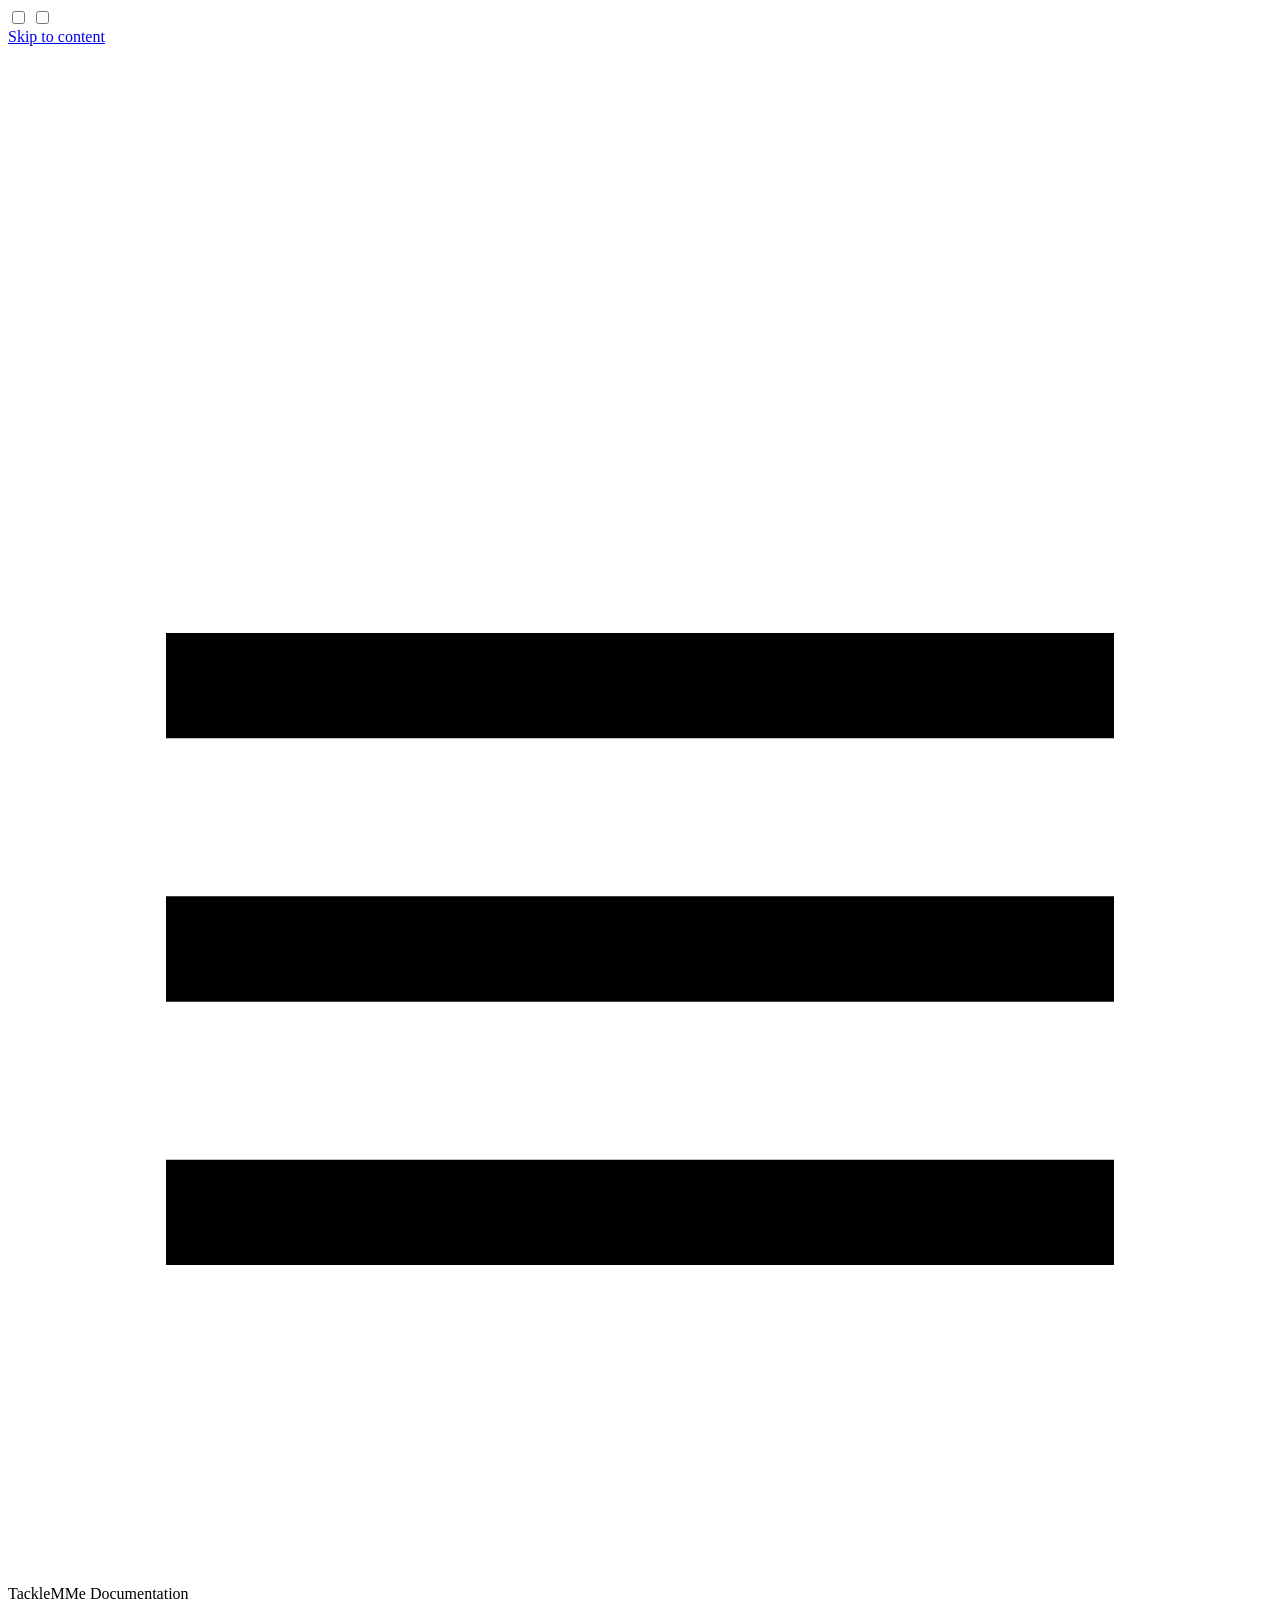
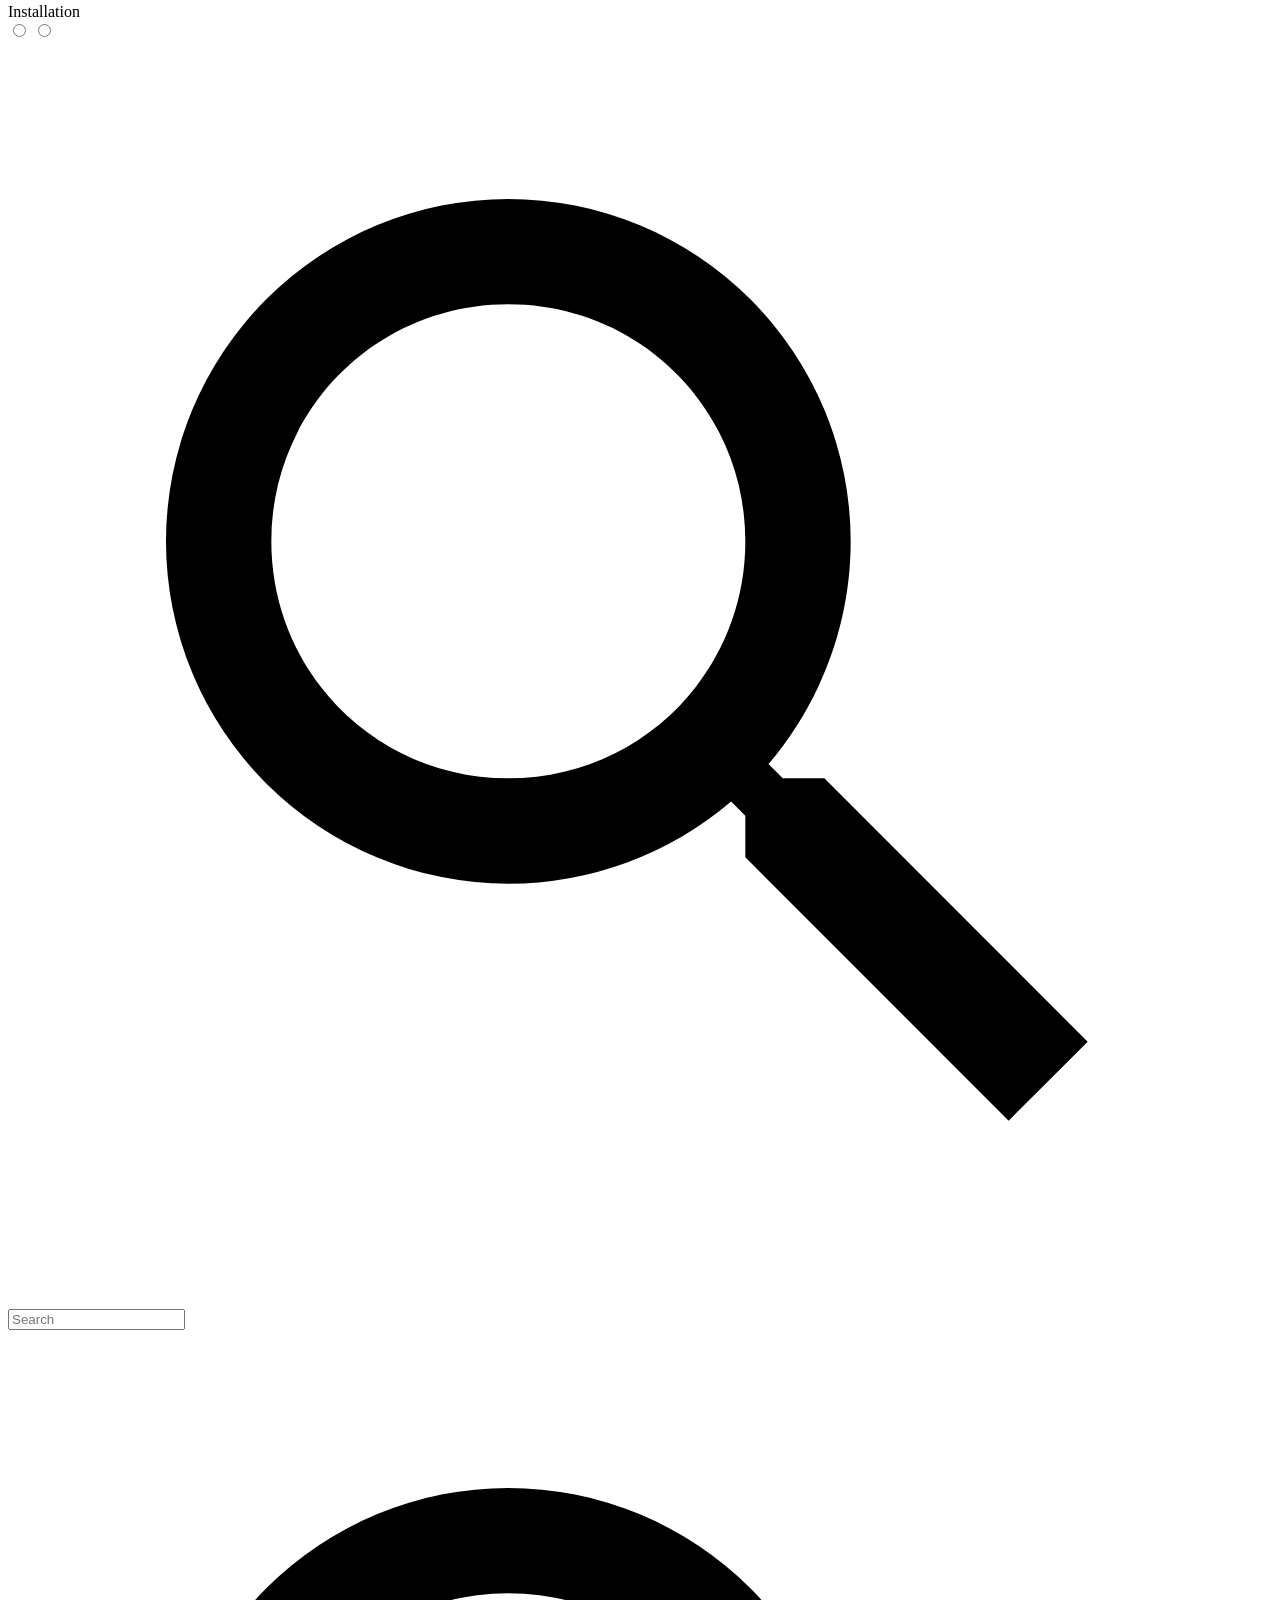
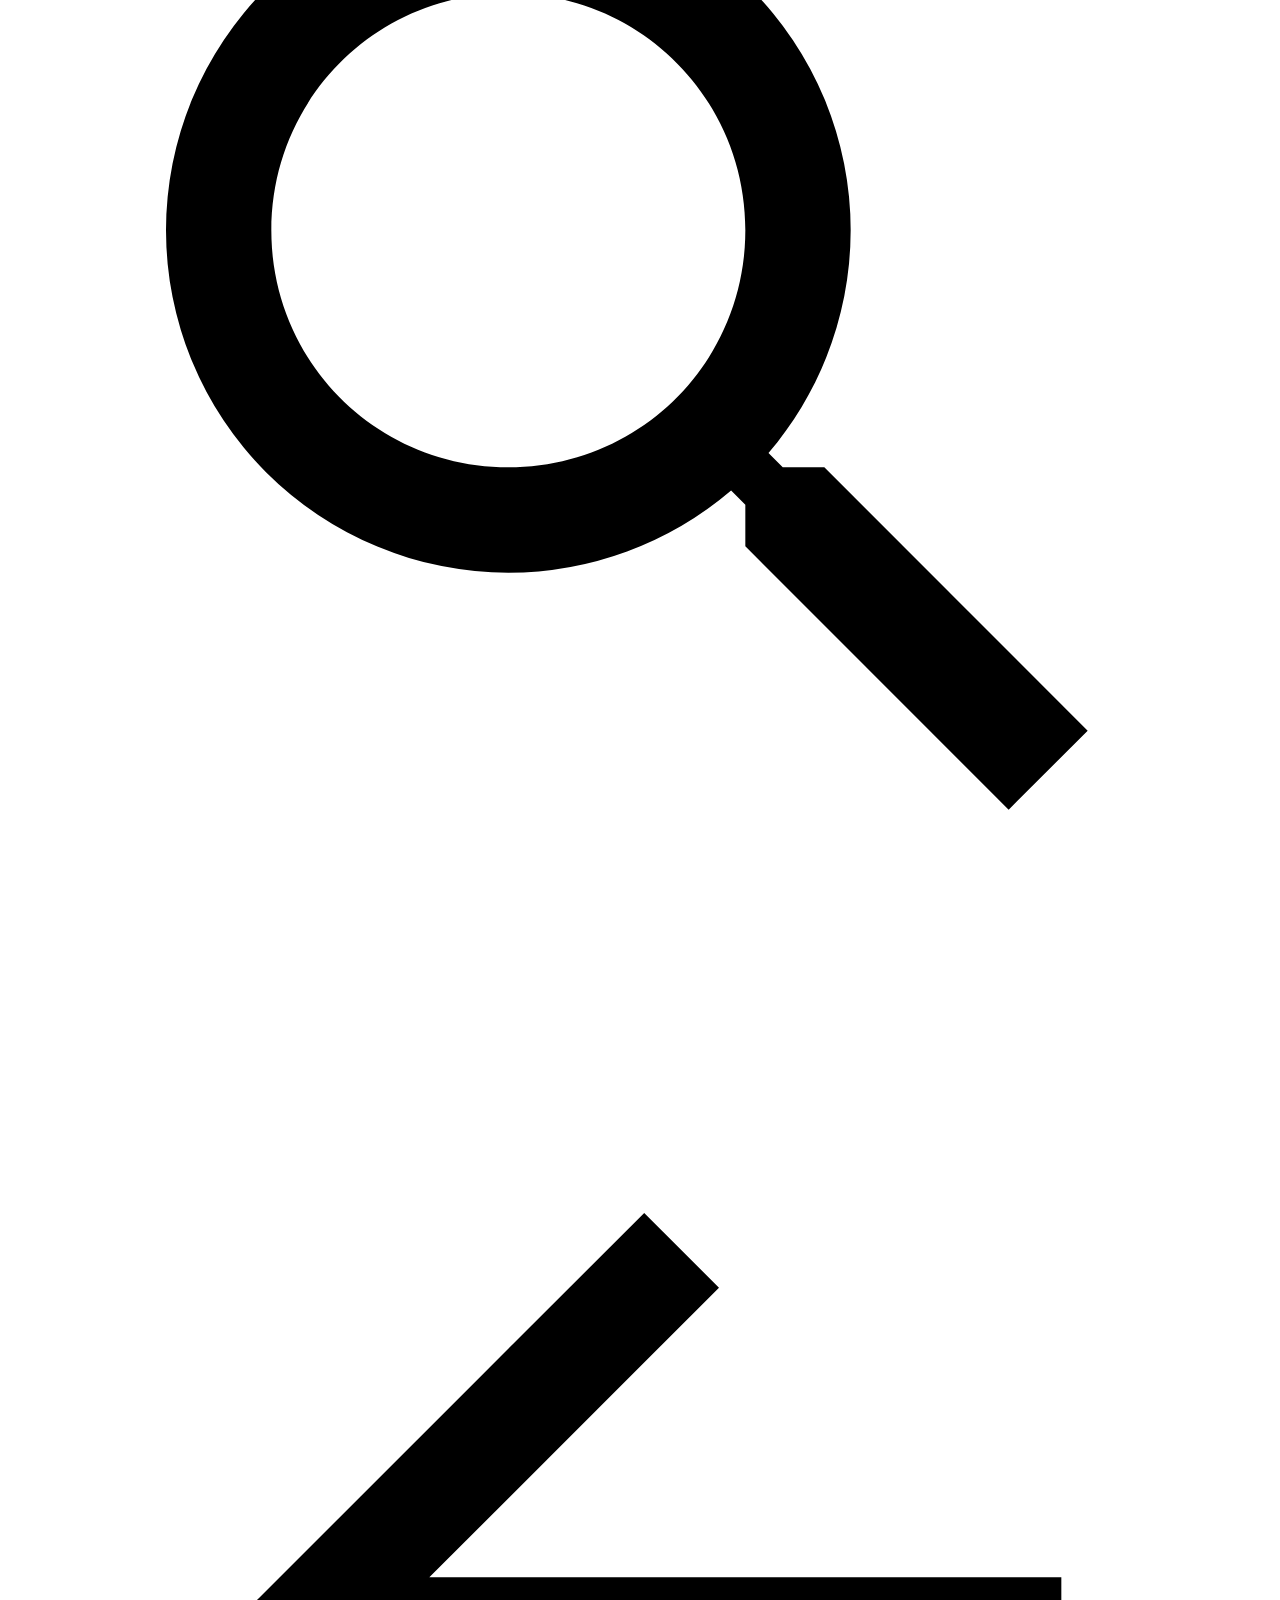
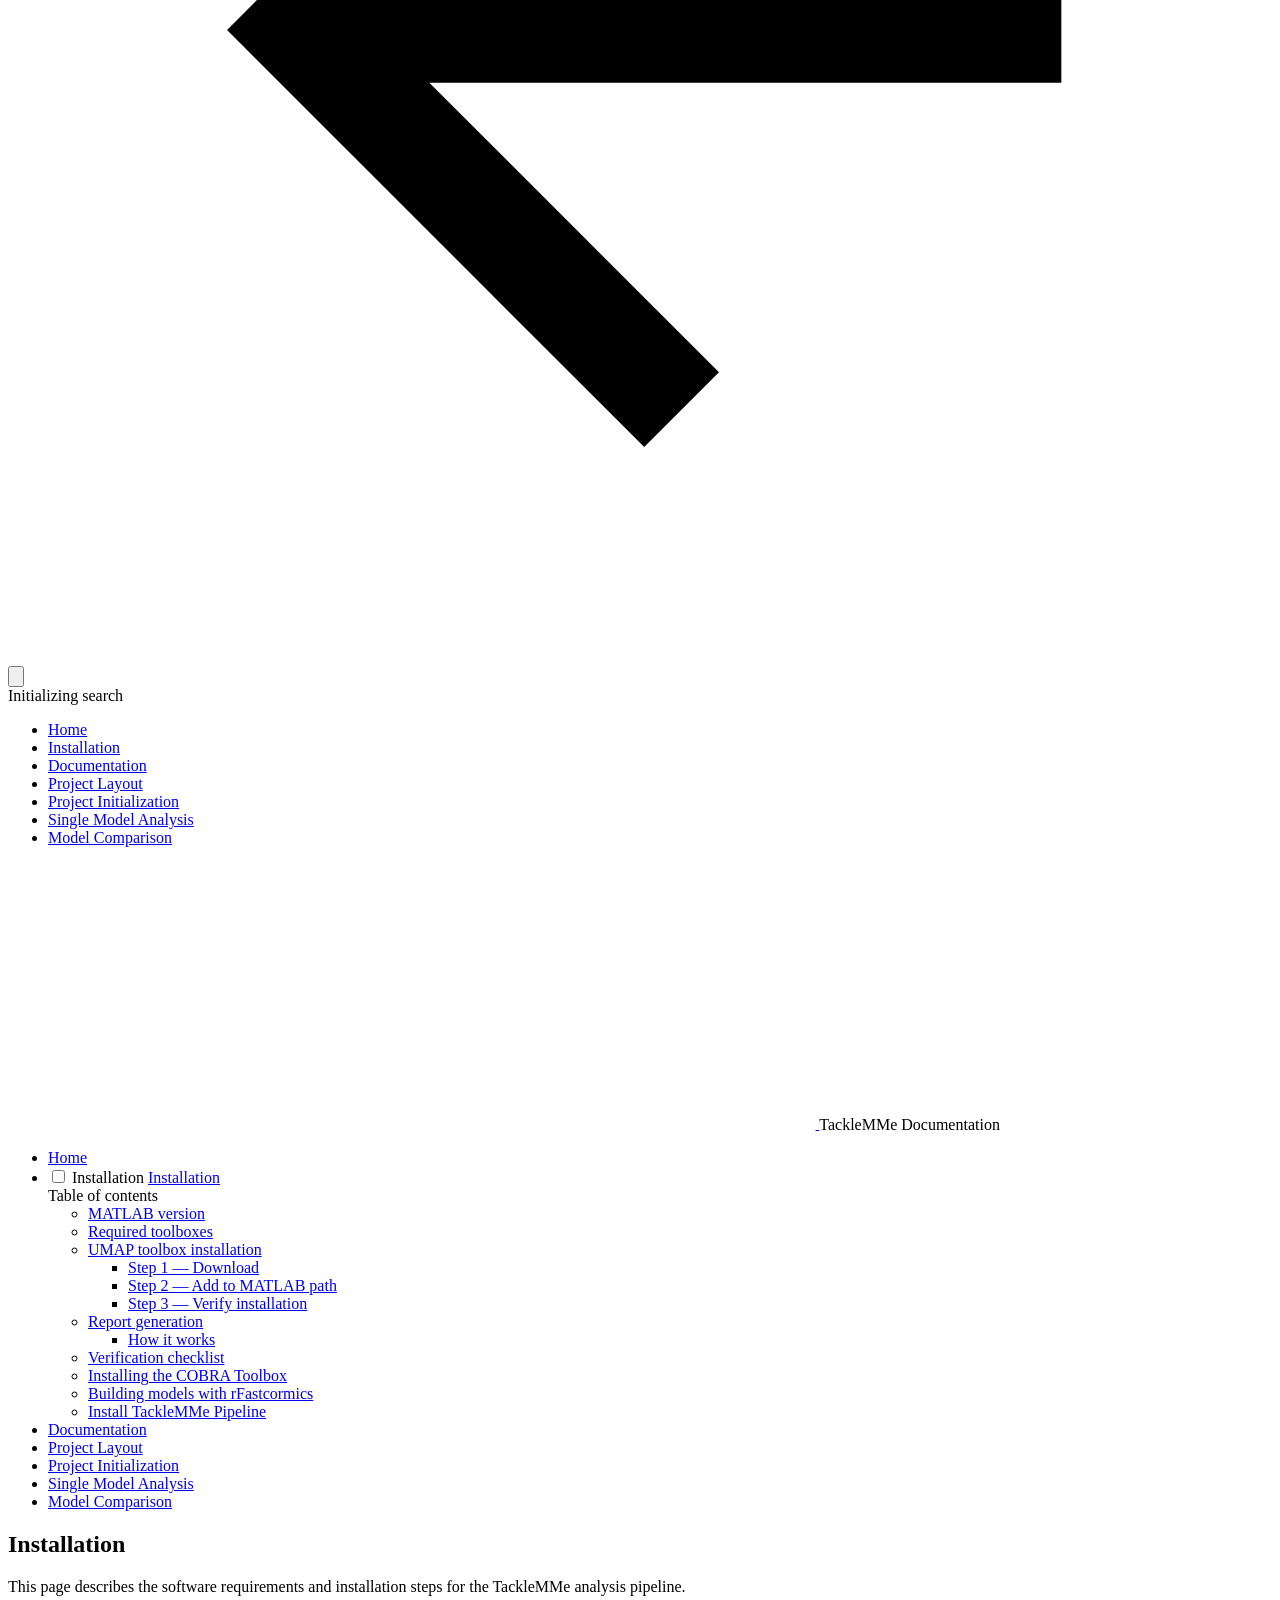
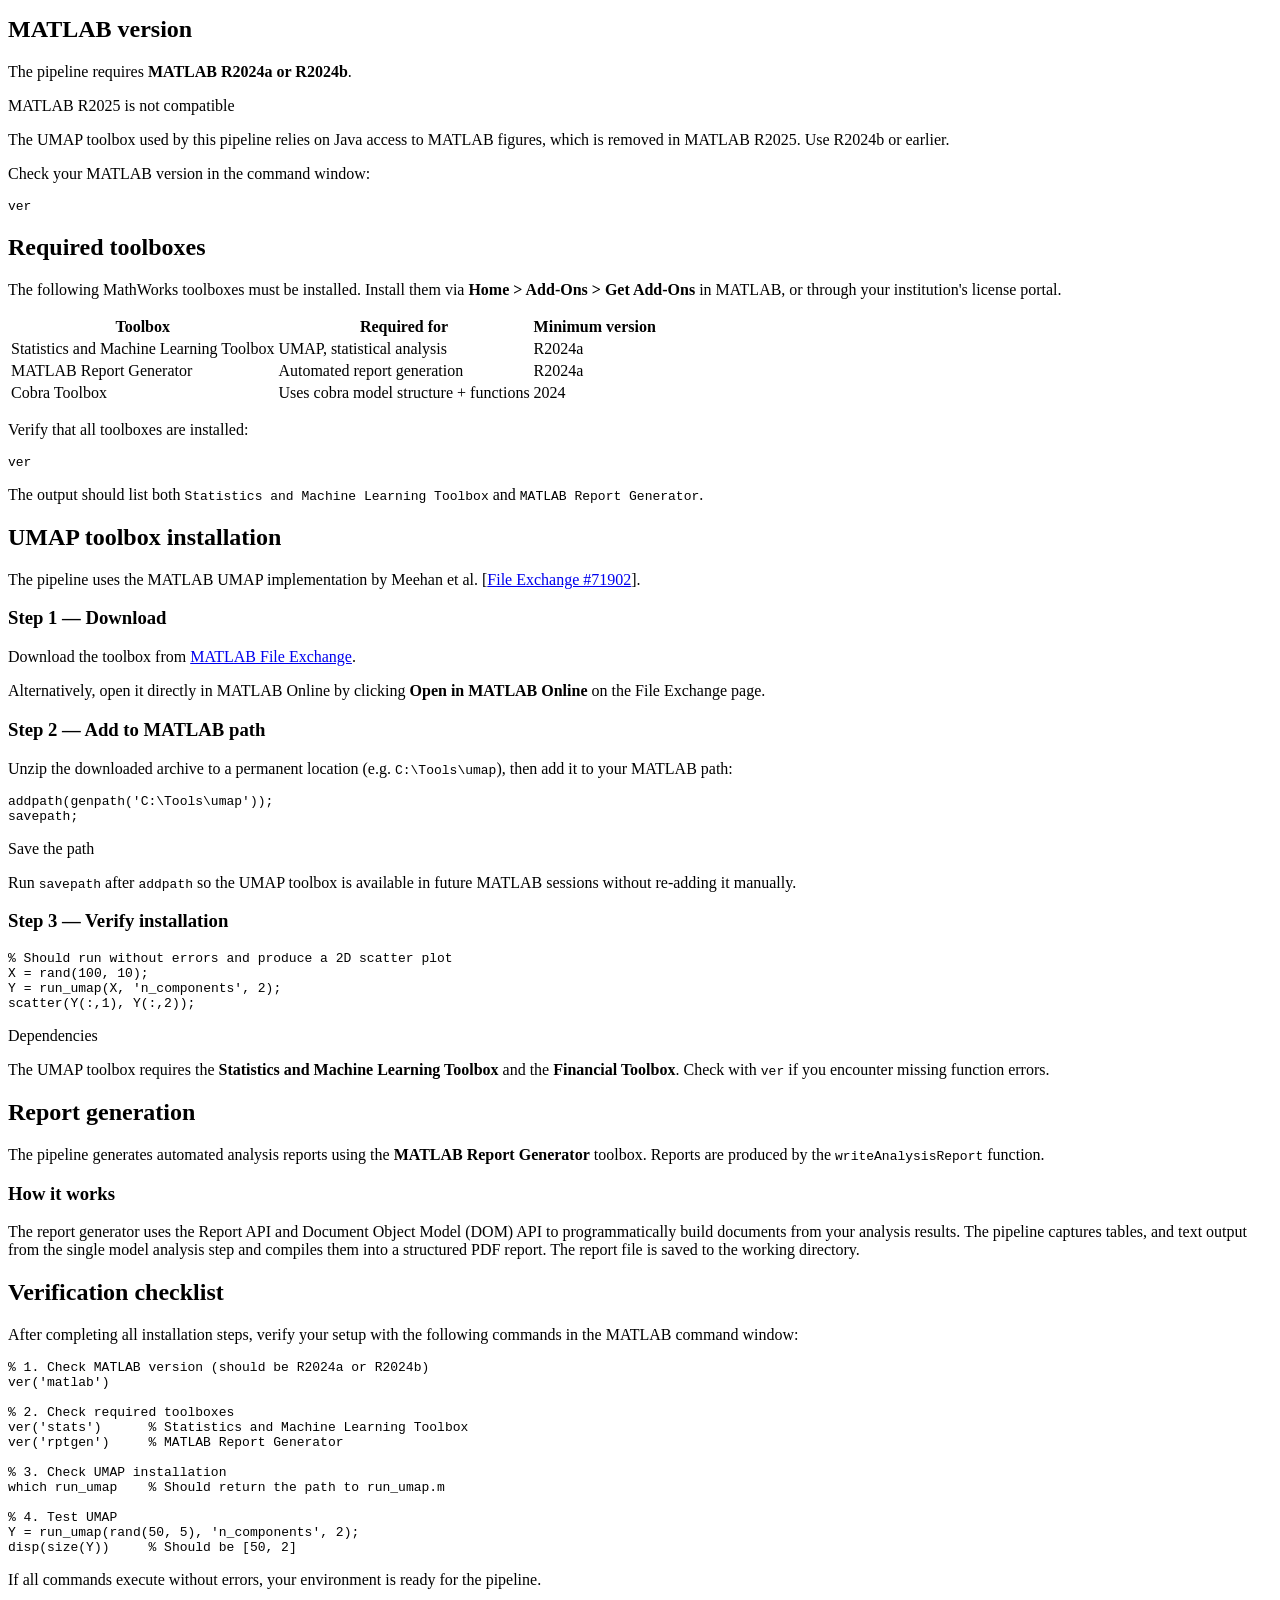
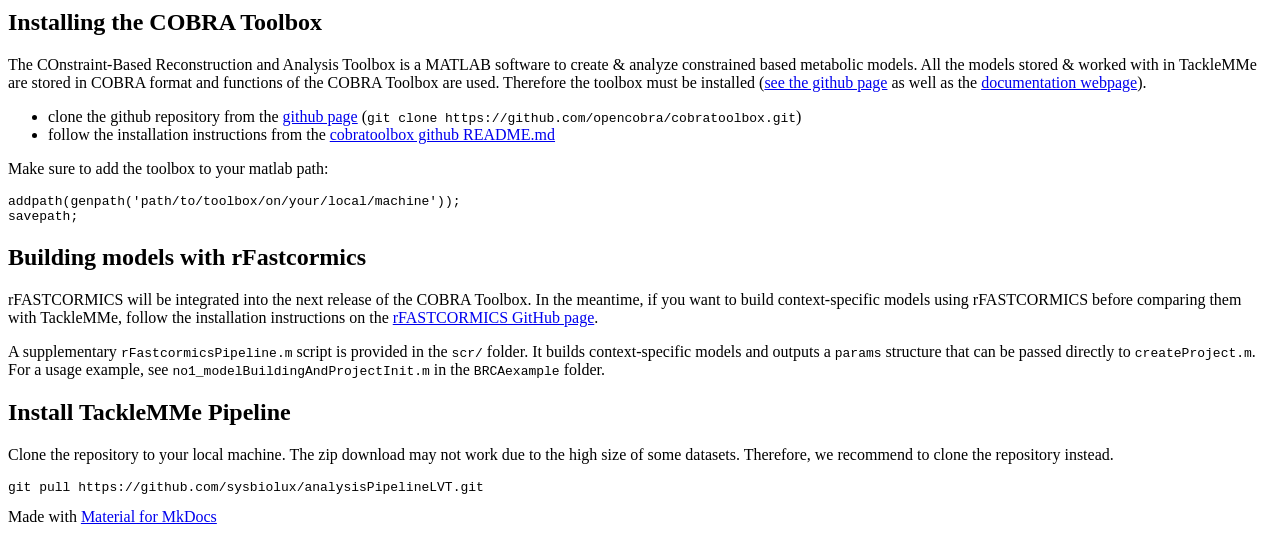
==== installation/index.html @ 23ab97a7 "Deployed b0ee2e5 with MkDocs version: 1.6.1" ====
<!doctype html>
<html lang="en" class="no-js">
  <head>
    
      <meta charset="utf-8">
      <meta name="viewport" content="width=device-width,initial-scale=1">
      
      
      
        <link rel="canonical" href="https://sysbiolux.github.io/analysisPipelineLVT/installation/">
      
      
        <link rel="prev" href="..">
      
      
        <link rel="next" href="../references/">
      
      
        
      
      
      <link rel="icon" href="../assets/images/favicon.png">
      <meta name="generator" content="mkdocs-1.6.1, mkdocs-material-9.7.7">
    
    
      
        <title>Installation - TackleMMe Documentation</title>
      
    
    
      <link rel="stylesheet" href="../assets/stylesheets/main.ec1eaa64.min.css">
      
        
        <link rel="stylesheet" href="../assets/stylesheets/palette.ab4e12ef.min.css">
      
      


    
    
      
    
    
      
        
        
        <link rel="preconnect" href="https://fonts.gstatic.com" crossorigin>
        <link rel="stylesheet" href="https://fonts.googleapis.com/css?family=Roboto:300,300i,400,400i,700,700i%7CRoboto+Mono:400,400i,700,700i&display=fallback">
        <style>:root{--md-text-font:"Roboto";--md-code-font:"Roboto Mono"}</style>
      
    
    
      <link rel="stylesheet" href="../assets/_mkdocstrings.css">
    
      <link rel="stylesheet" href="../stylesheets/extra.css">
    
    <script>__md_scope=new URL("..",location),__md_hash=e=>[...e].reduce(((e,_)=>(e<<5)-e+_.charCodeAt(0)),0),__md_get=(e,_=localStorage,t=__md_scope)=>JSON.parse(_.getItem(t.pathname+"."+e)),__md_set=(e,_,t=localStorage,a=__md_scope)=>{try{t.setItem(a.pathname+"."+e,JSON.stringify(_))}catch(e){}}</script>
    
      

    
    
  </head>
  
  
    
    
      
    
    
    
    
    <body dir="ltr" data-md-color-scheme="slate" data-md-color-primary="green" data-md-color-accent="deep-purple">
  
    
    <input class="md-toggle" data-md-toggle="drawer" type="checkbox" id="__drawer" autocomplete="off">
    <input class="md-toggle" data-md-toggle="search" type="checkbox" id="__search" autocomplete="off">
    <label class="md-overlay" for="__drawer"></label>
    <div data-md-component="skip">
      
        
        <a href="#installation" class="md-skip">
          Skip to content
        </a>
      
    </div>
    <div data-md-component="announce">
      
    </div>
    
    
      

  

<header class="md-header md-header--shadow md-header--lifted" data-md-component="header">
  <nav class="md-header__inner md-grid" aria-label="Header">
    <a href=".." title="TackleMMe Documentation" class="md-header__button md-logo" aria-label="TackleMMe Documentation" data-md-component="logo">
      
  <img src="../assets/logoWhite.svg" alt="logo">

    </a>
    <label class="md-header__button md-icon" for="__drawer">
      
      <svg xmlns="http://www.w3.org/2000/svg" viewBox="0 0 24 24"><path d="M3 6h18v2H3zm0 5h18v2H3zm0 5h18v2H3z"/></svg>
    </label>
    <div class="md-header__title" data-md-component="header-title">
      <div class="md-header__ellipsis">
        <div class="md-header__topic">
          <span class="md-ellipsis">
            TackleMMe Documentation
          </span>
        </div>
        <div class="md-header__topic" data-md-component="header-topic">
          <span class="md-ellipsis">
            
              Installation
            
          </span>
        </div>
      </div>
    </div>
    
      
        <form class="md-header__option" data-md-component="palette">
  
    
    
    
    <input class="md-option" data-md-color-media="" data-md-color-scheme="slate" data-md-color-primary="green" data-md-color-accent="deep-purple"  aria-label="Dark mode"  type="radio" name="__palette" id="__palette_0">
    
      <label class="md-header__button md-icon" title="Dark mode" for="__palette_1" hidden>
        <svg xmlns="http://www.w3.org/2000/svg" viewBox="0 0 24 24"><path d="M12 7a5 5 0 0 1 5 5 5 5 0 0 1-5 5 5 5 0 0 1-5-5 5 5 0 0 1 5-5m0 2a3 3 0 0 0-3 3 3 3 0 0 0 3 3 3 3 0 0 0 3-3 3 3 0 0 0-3-3m0-7 2.39 3.42C13.65 5.15 12.84 5 12 5s-1.65.15-2.39.42zM3.34 7l4.16-.35A7.2 7.2 0 0 0 5.94 8.5c-.44.74-.69 1.5-.83 2.29zm.02 10 1.76-3.77a7.131 7.131 0 0 0 2.38 4.14zM20.65 7l-1.77 3.79a7.02 7.02 0 0 0-2.38-4.15zm-.01 10-4.14.36c.59-.51 1.12-1.14 1.54-1.86.42-.73.69-1.5.83-2.29zM12 22l-2.41-3.44c.74.27 1.55.44 2.41.44.82 0 1.63-.17 2.37-.44z"/></svg>
      </label>
    
  
    
    
    
    <input class="md-option" data-md-color-media="" data-md-color-scheme="default" data-md-color-primary="indigo" data-md-color-accent="deep-orange"  aria-label="Light mode"  type="radio" name="__palette" id="__palette_1">
    
      <label class="md-header__button md-icon" title="Light mode" for="__palette_0" hidden>
        <svg xmlns="http://www.w3.org/2000/svg" viewBox="0 0 24 24"><path d="m17.75 4.09-2.53 1.94.91 3.06-2.63-1.81-2.63 1.81.91-3.06-2.53-1.94L12.44 4l1.06-3 1.06 3zm3.5 6.91-1.64 1.25.59 1.98-1.7-1.17-1.7 1.17.59-1.98L15.75 11l2.06-.05L18.5 9l.69 1.95zm-2.28 4.95c.83-.08 1.72 1.1 1.19 1.85-.32.45-.66.87-1.08 1.27C15.17 23 8.84 23 4.94 19.07c-3.91-3.9-3.91-10.24 0-14.14.4-.4.82-.76 1.27-1.08.75-.53 1.93.36 1.85 1.19-.27 2.86.69 5.83 2.89 8.02a9.96 9.96 0 0 0 8.02 2.89m-1.64 2.02a12.08 12.08 0 0 1-7.8-3.47c-2.17-2.19-3.33-5-3.49-7.82-2.81 3.14-2.7 7.96.31 10.98 3.02 3.01 7.84 3.12 10.98.31"/></svg>
      </label>
    
  
</form>
      
    
    
      <script>var palette=__md_get("__palette");if(palette&&palette.color){if("(prefers-color-scheme)"===palette.color.media){var media=matchMedia("(prefers-color-scheme: light)"),input=document.querySelector(media.matches?"[data-md-color-media='(prefers-color-scheme: light)']":"[data-md-color-media='(prefers-color-scheme: dark)']");palette.color.media=input.getAttribute("data-md-color-media"),palette.color.scheme=input.getAttribute("data-md-color-scheme"),palette.color.primary=input.getAttribute("data-md-color-primary"),palette.color.accent=input.getAttribute("data-md-color-accent")}for(var[key,value]of Object.entries(palette.color))document.body.setAttribute("data-md-color-"+key,value)}</script>
    
    
    
      
      
        <label class="md-header__button md-icon" for="__search">
          
          <svg xmlns="http://www.w3.org/2000/svg" viewBox="0 0 24 24"><path d="M9.5 3A6.5 6.5 0 0 1 16 9.5c0 1.61-.59 3.09-1.56 4.23l.27.27h.79l5 5-1.5 1.5-5-5v-.79l-.27-.27A6.52 6.52 0 0 1 9.5 16 6.5 6.5 0 0 1 3 9.5 6.5 6.5 0 0 1 9.5 3m0 2C7 5 5 7 5 9.5S7 14 9.5 14 14 12 14 9.5 12 5 9.5 5"/></svg>
        </label>
        <div class="md-search" data-md-component="search" role="dialog">
  <label class="md-search__overlay" for="__search"></label>
  <div class="md-search__inner" role="search">
    <form class="md-search__form" name="search">
      <input type="text" class="md-search__input" name="query" aria-label="Search" placeholder="Search" autocapitalize="off" autocorrect="off" autocomplete="off" spellcheck="false" data-md-component="search-query" required>
      <label class="md-search__icon md-icon" for="__search">
        
        <svg xmlns="http://www.w3.org/2000/svg" viewBox="0 0 24 24"><path d="M9.5 3A6.5 6.5 0 0 1 16 9.5c0 1.61-.59 3.09-1.56 4.23l.27.27h.79l5 5-1.5 1.5-5-5v-.79l-.27-.27A6.52 6.52 0 0 1 9.5 16 6.5 6.5 0 0 1 3 9.5 6.5 6.5 0 0 1 9.5 3m0 2C7 5 5 7 5 9.5S7 14 9.5 14 14 12 14 9.5 12 5 9.5 5"/></svg>
        
        <svg xmlns="http://www.w3.org/2000/svg" viewBox="0 0 24 24"><path d="M20 11v2H8l5.5 5.5-1.42 1.42L4.16 12l7.92-7.92L13.5 5.5 8 11z"/></svg>
      </label>
      <nav class="md-search__options" aria-label="Search">
        
        <button type="reset" class="md-search__icon md-icon" title="Clear" aria-label="Clear" tabindex="-1">
          
          <svg xmlns="http://www.w3.org/2000/svg" viewBox="0 0 24 24"><path d="M19 6.41 17.59 5 12 10.59 6.41 5 5 6.41 10.59 12 5 17.59 6.41 19 12 13.41 17.59 19 19 17.59 13.41 12z"/></svg>
        </button>
      </nav>
      
        <div class="md-search__suggest" data-md-component="search-suggest"></div>
      
    </form>
    <div class="md-search__output">
      <div class="md-search__scrollwrap" tabindex="0" data-md-scrollfix>
        <div class="md-search-result" data-md-component="search-result">
          <div class="md-search-result__meta">
            Initializing search
          </div>
          <ol class="md-search-result__list" role="presentation"></ol>
        </div>
      </div>
    </div>
  </div>
</div>
      
    
    
  </nav>
  
    
      
<nav class="md-tabs" aria-label="Tabs" data-md-component="tabs">
  <div class="md-grid">
    <ul class="md-tabs__list">
      
        
  
  
  
  
    <li class="md-tabs__item">
      <a href=".." class="md-tabs__link">
        
  
  
    
  
  Home

      </a>
    </li>
  

      
        
  
  
  
    
  
  
    <li class="md-tabs__item md-tabs__item--active">
      <a href="./" class="md-tabs__link">
        
  
  
    
  
  Installation

      </a>
    </li>
  

      
        
  
  
  
  
    <li class="md-tabs__item">
      <a href="../references/" class="md-tabs__link">
        
  
  
    
  
  Documentation

      </a>
    </li>
  

      
        
  
  
  
  
    <li class="md-tabs__item">
      <a href="../project_layout/" class="md-tabs__link">
        
  
  
    
  
  Project Layout

      </a>
    </li>
  

      
        
  
  
  
  
    <li class="md-tabs__item">
      <a href="../project_init/" class="md-tabs__link">
        
  
  
    
  
  Project Initialization

      </a>
    </li>
  

      
        
  
  
  
  
    <li class="md-tabs__item">
      <a href="../single_model_analysis/" class="md-tabs__link">
        
  
  
    
  
  Single Model Analysis

      </a>
    </li>
  

      
        
  
  
  
  
    <li class="md-tabs__item">
      <a href="../model_comparison/" class="md-tabs__link">
        
  
  
    
  
  Model Comparison

      </a>
    </li>
  

      
    </ul>
  </div>
</nav>
    
  
</header>
    
    <div class="md-container" data-md-component="container">
      
      
        
      
      <main class="md-main" data-md-component="main">
        <div class="md-main__inner md-grid">
          
            
              
              <div class="md-sidebar md-sidebar--primary" data-md-component="sidebar" data-md-type="navigation" >
                <div class="md-sidebar__scrollwrap">
                  <div class="md-sidebar__inner">
                    


  


  

<nav class="md-nav md-nav--primary md-nav--lifted md-nav--integrated" aria-label="Navigation" data-md-level="0">
  <label class="md-nav__title" for="__drawer">
    <a href=".." title="TackleMMe Documentation" class="md-nav__button md-logo" aria-label="TackleMMe Documentation" data-md-component="logo">
      
  <img src="../assets/logoWhite.svg" alt="logo">

    </a>
    TackleMMe Documentation
  </label>
  
  <ul class="md-nav__list" data-md-scrollfix>
    
      
      
  
  
  
  
    <li class="md-nav__item">
      <a href=".." class="md-nav__link">
        
  
  
  <span class="md-ellipsis">
    
  
    Home
  

    
  </span>
  
  

      </a>
    </li>
  

    
      
      
  
  
    
  
  
  
    <li class="md-nav__item md-nav__item--active">
      
      <input class="md-nav__toggle md-toggle" type="checkbox" id="__toc">
      
      
        
      
      
        <label class="md-nav__link md-nav__link--active" for="__toc">
          
  
  
  <span class="md-ellipsis">
    
  
    Installation
  

    
  </span>
  
  

          <span class="md-nav__icon md-icon"></span>
        </label>
      
      <a href="./" class="md-nav__link md-nav__link--active">
        
  
  
  <span class="md-ellipsis">
    
  
    Installation
  

    
  </span>
  
  

      </a>
      
        

<nav class="md-nav md-nav--secondary" aria-label="Table of contents">
  
  
  
    
  
  
    <label class="md-nav__title" for="__toc">
      <span class="md-nav__icon md-icon"></span>
      Table of contents
    </label>
    <ul class="md-nav__list" data-md-component="toc" data-md-scrollfix>
      
        <li class="md-nav__item">
  <a href="#matlab-version" class="md-nav__link">
    <span class="md-ellipsis">
      
        MATLAB version
      
    </span>
  </a>
  
</li>
      
        <li class="md-nav__item">
  <a href="#required-toolboxes" class="md-nav__link">
    <span class="md-ellipsis">
      
        Required toolboxes
      
    </span>
  </a>
  
</li>
      
        <li class="md-nav__item">
  <a href="#umap-toolbox-installation" class="md-nav__link">
    <span class="md-ellipsis">
      
        UMAP toolbox installation
      
    </span>
  </a>
  
    <nav class="md-nav" aria-label="UMAP toolbox installation">
      <ul class="md-nav__list">
        
          <li class="md-nav__item">
  <a href="#step-1-download" class="md-nav__link">
    <span class="md-ellipsis">
      
        Step 1 — Download
      
    </span>
  </a>
  
</li>
        
          <li class="md-nav__item">
  <a href="#step-2-add-to-matlab-path" class="md-nav__link">
    <span class="md-ellipsis">
      
        Step 2 — Add to MATLAB path
      
    </span>
  </a>
  
</li>
        
          <li class="md-nav__item">
  <a href="#step-3-verify-installation" class="md-nav__link">
    <span class="md-ellipsis">
      
        Step 3 — Verify installation
      
    </span>
  </a>
  
</li>
        
      </ul>
    </nav>
  
</li>
      
        <li class="md-nav__item">
  <a href="#report-generation" class="md-nav__link">
    <span class="md-ellipsis">
      
        Report generation
      
    </span>
  </a>
  
    <nav class="md-nav" aria-label="Report generation">
      <ul class="md-nav__list">
        
          <li class="md-nav__item">
  <a href="#how-it-works" class="md-nav__link">
    <span class="md-ellipsis">
      
        How it works
      
    </span>
  </a>
  
</li>
        
      </ul>
    </nav>
  
</li>
      
        <li class="md-nav__item">
  <a href="#verification-checklist" class="md-nav__link">
    <span class="md-ellipsis">
      
        Verification checklist
      
    </span>
  </a>
  
</li>
      
        <li class="md-nav__item">
  <a href="#installing-the-cobra-toolbox" class="md-nav__link">
    <span class="md-ellipsis">
      
        Installing the COBRA Toolbox
      
    </span>
  </a>
  
</li>
      
        <li class="md-nav__item">
  <a href="#building-models-with-rfastcormics" class="md-nav__link">
    <span class="md-ellipsis">
      
        Building models with rFastcormics
      
    </span>
  </a>
  
</li>
      
        <li class="md-nav__item">
  <a href="#install-tacklemme-pipeline" class="md-nav__link">
    <span class="md-ellipsis">
      
        Install TackleMMe Pipeline
      
    </span>
  </a>
  
</li>
      
    </ul>
  
</nav>
      
    </li>
  

    
      
      
  
  
  
  
    <li class="md-nav__item">
      <a href="../references/" class="md-nav__link">
        
  
  
  <span class="md-ellipsis">
    
  
    Documentation
  

    
  </span>
  
  

      </a>
    </li>
  

    
      
      
  
  
  
  
    <li class="md-nav__item">
      <a href="../project_layout/" class="md-nav__link">
        
  
  
  <span class="md-ellipsis">
    
  
    Project Layout
  

    
  </span>
  
  

      </a>
    </li>
  

    
      
      
  
  
  
  
    <li class="md-nav__item">
      <a href="../project_init/" class="md-nav__link">
        
  
  
  <span class="md-ellipsis">
    
  
    Project Initialization
  

    
  </span>
  
  

      </a>
    </li>
  

    
      
      
  
  
  
  
    <li class="md-nav__item">
      <a href="../single_model_analysis/" class="md-nav__link">
        
  
  
  <span class="md-ellipsis">
    
  
    Single Model Analysis
  

    
  </span>
  
  

      </a>
    </li>
  

    
      
      
  
  
  
  
    <li class="md-nav__item">
      <a href="../model_comparison/" class="md-nav__link">
        
  
  
  <span class="md-ellipsis">
    
  
    Model Comparison
  

    
  </span>
  
  

      </a>
    </li>
  

    
  </ul>
</nav>
                  </div>
                </div>
              </div>
            
            
          
          
            <div class="md-content" data-md-component="content">
              
              <article class="md-content__inner md-typeset">
                
                  



<h1 id="installation">Installation</h1>
<p>This page describes the software requirements and installation steps for the TackleMMe analysis pipeline.</p>
<h2 id="matlab-version">MATLAB version</h2>
<p>The pipeline requires <strong>MATLAB R2024a or R2024b</strong>.</p>
<div class="admonition warning">
<p class="admonition-title">MATLAB R2025 is not compatible</p>
<p>The UMAP toolbox used by this pipeline relies on Java access to MATLAB figures, which is removed in MATLAB R2025. Use R2024b or earlier.</p>
</div>
<p>Check your MATLAB version in the command window:</p>
<div class="highlight"><pre><span></span><code><span class="nb">ver</span>
</code></pre></div>
<h2 id="required-toolboxes">Required toolboxes</h2>
<p>The following MathWorks toolboxes must be installed. Install them via <strong>Home &gt; Add-Ons &gt; Get Add-Ons</strong> in MATLAB, or through your institution's license portal.</p>
<table>
<thead>
<tr>
<th>Toolbox</th>
<th>Required for</th>
<th>Minimum version</th>
</tr>
</thead>
<tbody>
<tr>
<td>Statistics and Machine Learning Toolbox</td>
<td>UMAP, statistical analysis</td>
<td>R2024a</td>
</tr>
<tr>
<td>MATLAB Report Generator</td>
<td>Automated report generation</td>
<td>R2024a</td>
</tr>
<tr>
<td>Cobra Toolbox</td>
<td>Uses cobra model structure + functions</td>
<td>2024</td>
</tr>
</tbody>
</table>
<p>Verify that all toolboxes are installed:</p>
<div class="highlight"><pre><span></span><code><span class="nb">ver</span>
</code></pre></div>
<p>The output should list both <code>Statistics and Machine Learning Toolbox</code> and <code>MATLAB Report Generator</code>.</p>
<h2 id="umap-toolbox-installation">UMAP toolbox installation</h2>
<p>The pipeline uses the MATLAB UMAP implementation by Meehan et al. [<a href="https://www.mathworks.com/matlabcentral/fileexchange/71902-uniform-manifold-approximation-and-projection-umap">File Exchange #71902</a>].</p>
<h3 id="step-1-download">Step 1 — Download</h3>
<p>Download the toolbox from <a href="https://www.mathworks.com/matlabcentral/fileexchange/71902-uniform-manifold-approximation-and-projection-umap">MATLAB File Exchange</a>.</p>
<p>Alternatively, open it directly in MATLAB Online by clicking <strong>Open in MATLAB Online</strong> on the File Exchange page.</p>
<h3 id="step-2-add-to-matlab-path">Step 2 — Add to MATLAB path</h3>
<p>Unzip the downloaded archive to a permanent location (e.g. <code>C:\Tools\umap</code>), then add it to your MATLAB path:</p>
<div class="highlight"><pre><span></span><code><span class="nb">addpath</span><span class="p">(</span><span class="nb">genpath</span><span class="p">(</span><span class="s">'C:\Tools\umap'</span><span class="p">));</span>
<span class="nb">savepath</span><span class="p">;</span>
</code></pre></div>
<div class="admonition tip">
<p class="admonition-title">Save the path</p>
<p>Run <code>savepath</code> after <code>addpath</code> so the UMAP toolbox is available in future MATLAB sessions without re-adding it manually.</p>
</div>
<h3 id="step-3-verify-installation">Step 3 — Verify installation</h3>
<div class="highlight"><pre><span></span><code><span class="c">% Should run without errors and produce a 2D scatter plot</span>
<span class="n">X</span><span class="w"> </span><span class="p">=</span><span class="w"> </span><span class="nb">rand</span><span class="p">(</span><span class="mi">100</span><span class="p">,</span><span class="w"> </span><span class="mi">10</span><span class="p">);</span>
<span class="n">Y</span><span class="w"> </span><span class="p">=</span><span class="w"> </span><span class="n">run_umap</span><span class="p">(</span><span class="n">X</span><span class="p">,</span><span class="w"> </span><span class="s">'n_components'</span><span class="p">,</span><span class="w"> </span><span class="mi">2</span><span class="p">);</span>
<span class="nb">scatter</span><span class="p">(</span><span class="n">Y</span><span class="p">(:,</span><span class="mi">1</span><span class="p">),</span><span class="w"> </span><span class="n">Y</span><span class="p">(:,</span><span class="mi">2</span><span class="p">));</span>
</code></pre></div>
<div class="admonition note">
<p class="admonition-title">Dependencies</p>
<p>The UMAP toolbox requires the <strong>Statistics and Machine Learning Toolbox</strong> and the <strong>Financial Toolbox</strong>. Check with <code>ver</code> if you encounter missing function errors.</p>
</div>
<h2 id="report-generation">Report generation</h2>
<p>The pipeline generates automated analysis reports using the <strong>MATLAB Report Generator</strong> toolbox. Reports are produced by the <code>writeAnalysisReport</code> function.</p>
<h3 id="how-it-works">How it works</h3>
<p>The report generator uses the Report API and Document Object Model (DOM) API to programmatically build documents from your analysis results. The pipeline captures tables, and text output from the single model analysis step and compiles them into a structured PDF report. The report file is saved to the working directory.</p>
<h2 id="verification-checklist">Verification checklist</h2>
<p>After completing all installation steps, verify your setup with the following commands in the MATLAB command window:</p>
<div class="highlight"><pre><span></span><code><span class="c">% 1. Check MATLAB version (should be R2024a or R2024b)</span>
<span class="nb">ver</span><span class="p">(</span><span class="s">'matlab'</span><span class="p">)</span>

<span class="c">% 2. Check required toolboxes</span>
<span class="nb">ver</span><span class="p">(</span><span class="s">'stats'</span><span class="p">)</span><span class="w">      </span><span class="c">% Statistics and Machine Learning Toolbox</span>
<span class="nb">ver</span><span class="p">(</span><span class="s">'rptgen'</span><span class="p">)</span><span class="w">     </span><span class="c">% MATLAB Report Generator</span>

<span class="c">% 3. Check UMAP installation</span>
<span class="nb">which</span><span class="w"> </span><span class="n">run_umap</span><span class="w">    </span><span class="c">% Should return the path to run_umap.m</span>

<span class="c">% 4. Test UMAP</span>
<span class="n">Y</span><span class="w"> </span><span class="p">=</span><span class="w"> </span><span class="n">run_umap</span><span class="p">(</span><span class="nb">rand</span><span class="p">(</span><span class="mi">50</span><span class="p">,</span><span class="w"> </span><span class="mi">5</span><span class="p">),</span><span class="w"> </span><span class="s">'n_components'</span><span class="p">,</span><span class="w"> </span><span class="mi">2</span><span class="p">);</span>
<span class="nb">disp</span><span class="p">(</span><span class="nb">size</span><span class="p">(</span><span class="n">Y</span><span class="p">))</span><span class="w">     </span><span class="c">% Should be [50, 2]</span>
</code></pre></div>
<p>If all commands execute without errors, your environment is ready for the pipeline.</p>
<h2 id="installing-the-cobra-toolbox">Installing the COBRA Toolbox</h2>
<p>The COnstraint-Based Reconstruction and Analysis Toolbox is a MATLAB software to create &amp; analyze constrained based metabolic models. All the models stored &amp; worked with in TackleMMe are stored in COBRA format and functions of the COBRA Toolbox are used. Therefore the toolbox must be installed (<a href="https://github.com/opencobra/cobratoolbox">see the github page</a> as well as the <a href="https://opencobra.github.io/cobratoolbox/stable/index.html#">documentation webpage</a>). </p>
<ul>
<li>clone the github repository from the <a href="https://github.com/opencobra/cobratoolbox">github page</a> (<code>git clone https://github.com/opencobra/cobratoolbox.git</code>)</li>
<li>follow the installation instructions from the <a href="https://github.com/opencobra/cobratoolbox">cobratoolbox github README.md</a></li>
</ul>
<p>Make sure to add the toolbox to your matlab path:
<div class="highlight"><pre><span></span><code><span class="nb">addpath</span><span class="p">(</span><span class="nb">genpath</span><span class="p">(</span><span class="s">'path/to/toolbox/on/your/local/machine'</span><span class="p">));</span>
<span class="nb">savepath</span><span class="p">;</span>
</code></pre></div></p>
<h2 id="building-models-with-rfastcormics">Building models with rFastcormics</h2>
<p>rFASTCORMICS will be integrated into the next release of the COBRA Toolbox. In the meantime, if you want to build context-specific models using rFASTCORMICS before comparing them with TackleMMe, follow the installation instructions on the <a href="https://github.com/sysbiolux/rFASTCORMICS/tree/master/rFASTCORMICS%20for%20RNA-seq%20data/rFASTCORMICS_v2">rFASTCORMICS GitHub page</a>.</p>
<p>A supplementary <code>rFastcormicsPipeline.m</code> script is provided in the <code>scr/</code> folder. It builds context-specific models and outputs a <code>params</code> structure that can be passed directly to <code>createProject.m</code>. For a usage example, see <code>no1_modelBuildingAndProjectInit.m</code> in the <code>BRCAexample</code> folder.</p>
<h2 id="install-tacklemme-pipeline">Install TackleMMe Pipeline</h2>
<p>Clone the repository to your local machine. The zip download may not work due to the high size of some datasets. Therefore, we recommend to clone the repository instead.</p>
<div class="highlight"><pre><span></span><code>git pull https://github.com/sysbiolux/analysisPipelineLVT.git
</code></pre></div>












                
              </article>
            </div>
          
          
<script>var target=document.getElementById(location.hash.slice(1));target&&target.name&&(target.checked=target.name.startsWith("__tabbed_"))</script>
        </div>
        
      </main>
      
        <footer class="md-footer">
  
  <div class="md-footer-meta md-typeset">
    <div class="md-footer-meta__inner md-grid">
      <div class="md-copyright">
  
  
    Made with
    <a href="https://squidfunk.github.io/mkdocs-material/" target="_blank" rel="noopener">
      Material for MkDocs
    </a>
  
</div>
      
    </div>
  </div>
</footer>
      
    </div>
    <div class="md-dialog" data-md-component="dialog">
      <div class="md-dialog__inner md-typeset"></div>
    </div>
    
    
    
      
      
      <script id="__config" type="application/json">{"annotate": null, "base": "..", "features": ["navigation.tabs.sticky", "navigation.expand", "navigation.tabs", "search.suggest", "search.highlight", "content.code.annotate", "content.code.copy", "content.code.fold", "toc.integrate"], "search": "../assets/javascripts/workers/search.2c215733.min.js", "tags": null, "translations": {"clipboard.copied": "Copied to clipboard", "clipboard.copy": "Copy to clipboard", "search.result.more.one": "1 more on this page", "search.result.more.other": "# more on this page", "search.result.none": "No matching documents", "search.result.one": "1 matching document", "search.result.other": "# matching documents", "search.result.placeholder": "Type to start searching", "search.result.term.missing": "Missing", "select.version": "Select version"}, "version": null}</script>
    
    
      <script src="../assets/javascripts/bundle.d7400e89.min.js"></script>
      
    
  </body>
</html>
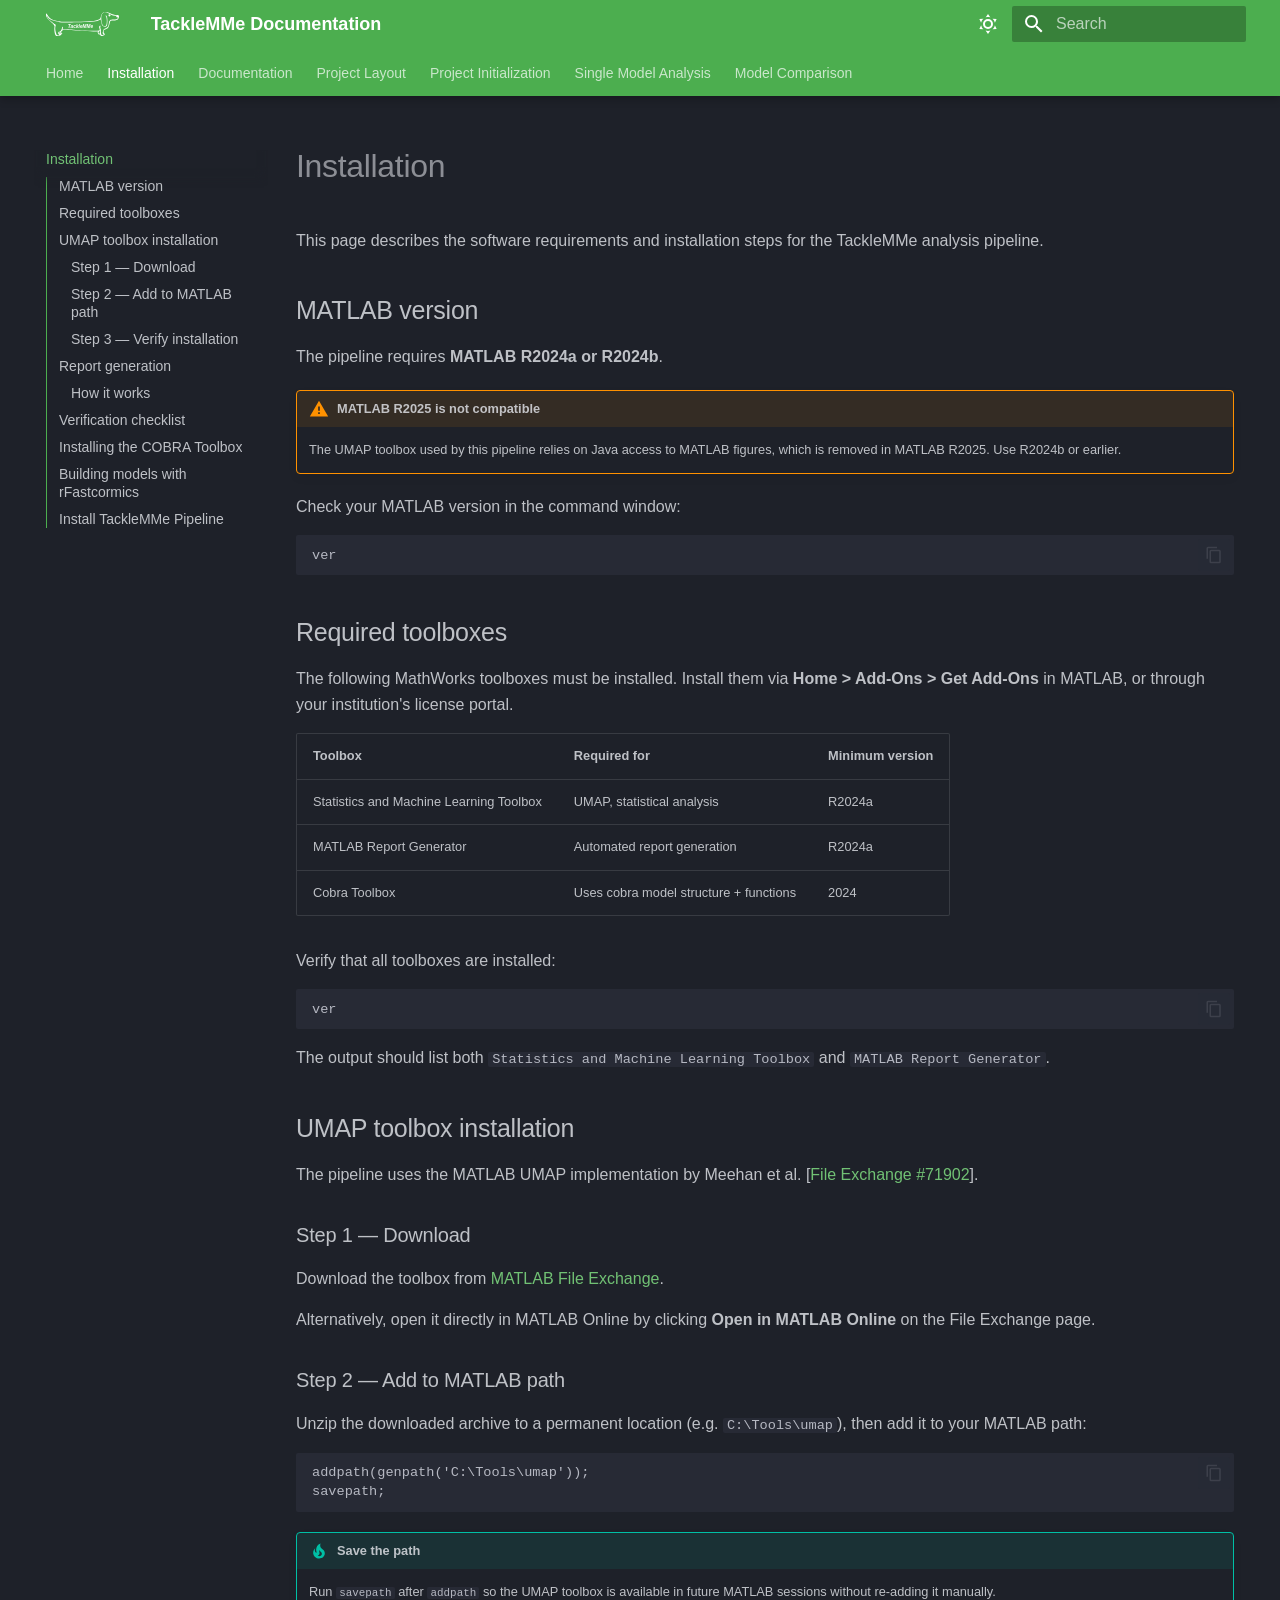
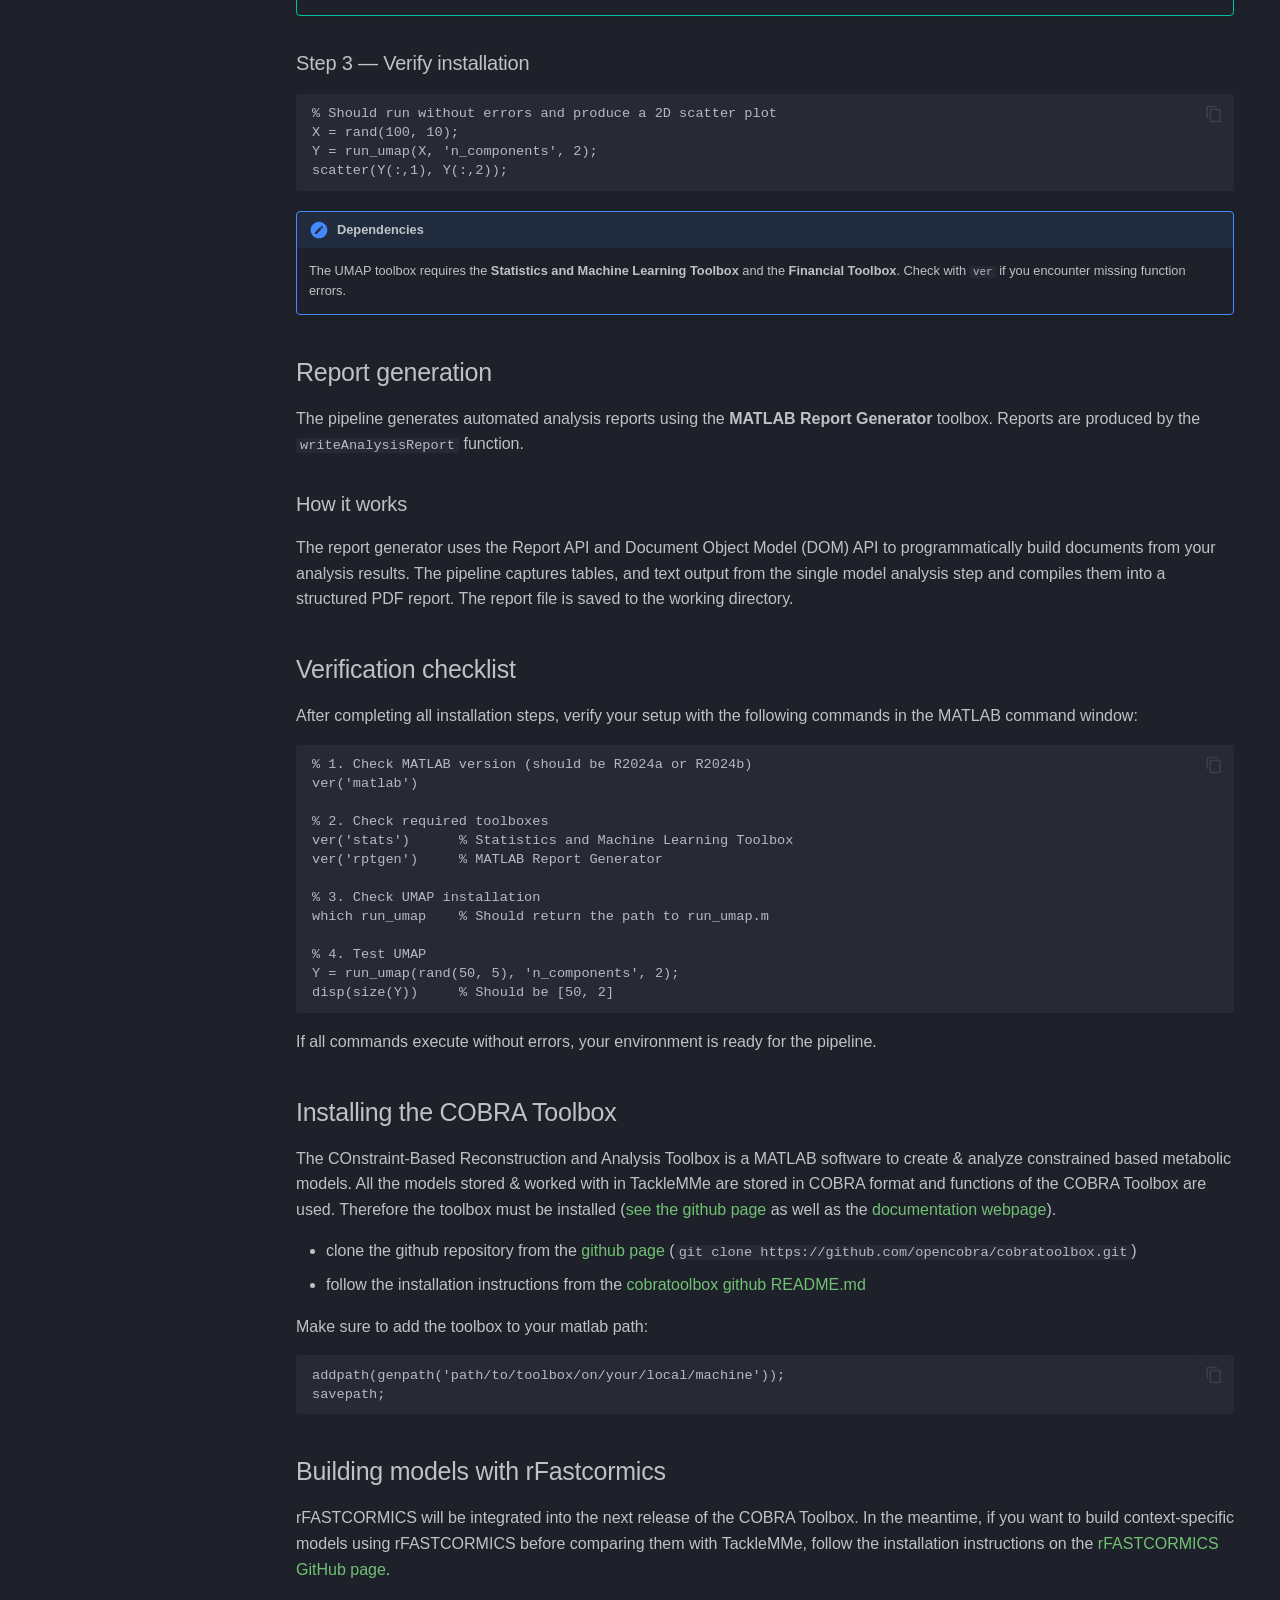
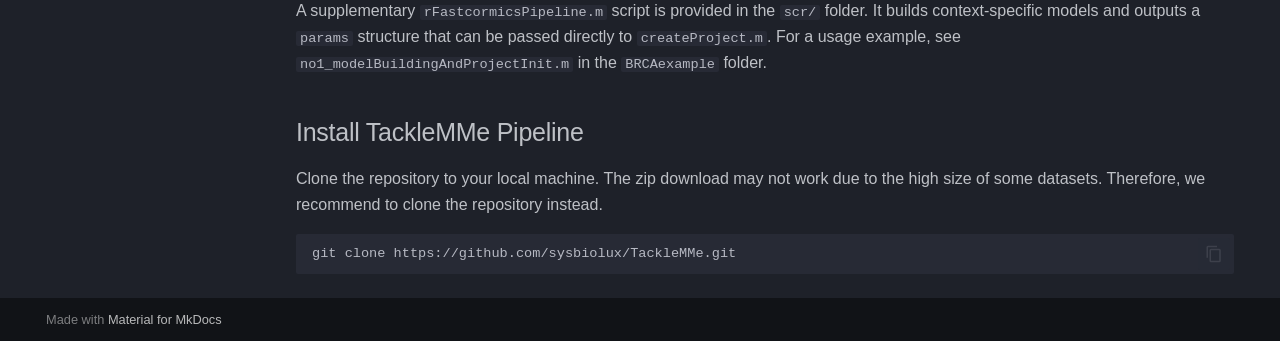
==== commit 46bfdc78: "Deployed 9a67b1f with MkDocs version: 1.6.1" ====
--- a/installation/index.html
+++ b/installation/index.html
@@ -21,7 +21,7 @@
       
       
       <link rel="icon" href="../assets/images/favicon.png">
-      <meta name="generator" content="mkdocs-1.6.1, mkdocs-material-9.7.7">
+      <meta name="generator" content="mkdocs-1.6.1, mkdocs-material-9.8.1">
     
     
       
@@ -29,10 +29,10 @@
       
     
     
-      <link rel="stylesheet" href="../assets/stylesheets/main.ec1eaa64.min.css">
-      
-        
-        <link rel="stylesheet" href="../assets/stylesheets/palette.ab4e12ef.min.css">
+      <link rel="stylesheet" href="../assets/stylesheets/main.57a0d79d.min.css">
+      
+        
+        <link rel="stylesheet" href="../assets/stylesheets/palette.fb2fffe2.min.css">
       
       
 
@@ -785,8 +785,7 @@
 <p>The UMAP toolbox used by this pipeline relies on Java access to MATLAB figures, which is removed in MATLAB R2025. Use R2024b or earlier.</p>
 </div>
 <p>Check your MATLAB version in the command window:</p>
-<div class="highlight"><pre><span></span><code><span class="nb">ver</span>
-</code></pre></div>
+<div class="language-matlab highlight"><pre class="matlab"><code><span class="tm-source-matlab tm-variable-other-readwrite-matlab tm-token-variable">ver</span></code></pre></div>
 <h2 id="required-toolboxes">Required toolboxes</h2>
 <p>The following MathWorks toolboxes must be installed. Install them via <strong>Home &gt; Add-Ons &gt; Get Add-Ons</strong> in MATLAB, or through your institution's license portal.</p>
 <table>
@@ -816,8 +815,7 @@
 </tbody>
 </table>
 <p>Verify that all toolboxes are installed:</p>
-<div class="highlight"><pre><span></span><code><span class="nb">ver</span>
-</code></pre></div>
+<div class="language-matlab highlight"><pre class="matlab"><code><span class="tm-source-matlab tm-variable-other-readwrite-matlab tm-token-variable">ver</span></code></pre></div>
 <p>The output should list both <code>Statistics and Machine Learning Toolbox</code> and <code>MATLAB Report Generator</code>.</p>
 <h2 id="umap-toolbox-installation">UMAP toolbox installation</h2>
 <p>The pipeline uses the MATLAB UMAP implementation by Meehan et al. [<a href="https://www.mathworks.com/matlabcentral/fileexchange/71902-uniform-manifold-approximation-and-projection-umap">File Exchange #71902</a>].</p>
@@ -826,19 +824,17 @@
 <p>Alternatively, open it directly in MATLAB Online by clicking <strong>Open in MATLAB Online</strong> on the File Exchange page.</p>
 <h3 id="step-2-add-to-matlab-path">Step 2 — Add to MATLAB path</h3>
 <p>Unzip the downloaded archive to a permanent location (e.g. <code>C:\Tools\umap</code>), then add it to your MATLAB path:</p>
-<div class="highlight"><pre><span></span><code><span class="nb">addpath</span><span class="p">(</span><span class="nb">genpath</span><span class="p">(</span><span class="s">'C:\Tools\umap'</span><span class="p">));</span>
-<span class="nb">savepath</span><span class="p">;</span>
-</code></pre></div>
+<div class="language-matlab highlight"><pre class="matlab"><code><span class="tm-source-matlab tm-meta-function-call-parens-matlab tm-entity-name-function-matlab tm-token-function">addpath</span><span class="tm-source-matlab tm-meta-function-call-parens-matlab tm-punctuation-section-parens-begin-matlab">(</span><span class="tm-source-matlab tm-meta-function-call-parens-matlab tm-entity-name-function-matlab tm-token-function">genpath</span><span class="tm-source-matlab tm-meta-function-call-parens-matlab tm-punctuation-section-parens-begin-matlab">(</span><span class="tm-source-matlab tm-meta-function-call-parens-matlab tm-string-quoted-single-matlab tm-punctuation-definition-string-begin-matlab tm-token-string">'</span><span class="tm-source-matlab tm-meta-function-call-parens-matlab tm-string-quoted-single-matlab tm-token-string">C:\Tools\umap</span><span class="tm-source-matlab tm-meta-function-call-parens-matlab tm-string-quoted-single-matlab tm-punctuation-definition-string-end-matlab tm-token-string">'</span><span class="tm-source-matlab tm-meta-function-call-parens-matlab tm-punctuation-section-parens-end-matlab">)</span><span class="tm-source-matlab tm-meta-function-call-parens-matlab tm-punctuation-section-parens-end-matlab">)</span><span class="tm-source-matlab tm-punctuation-terminator-semicolon-matlab">;</span><span class="tm-source-matlab tm-punctuation-terminator-semicolon-matlab">
+</span><span class="tm-source-matlab tm-variable-other-readwrite-matlab tm-token-variable">savepath</span><span class="tm-source-matlab tm-punctuation-terminator-semicolon-matlab">;</span></code></pre></div>
 <div class="admonition tip">
 <p class="admonition-title">Save the path</p>
 <p>Run <code>savepath</code> after <code>addpath</code> so the UMAP toolbox is available in future MATLAB sessions without re-adding it manually.</p>
 </div>
 <h3 id="step-3-verify-installation">Step 3 — Verify installation</h3>
-<div class="highlight"><pre><span></span><code><span class="c">% Should run without errors and produce a 2D scatter plot</span>
-<span class="n">X</span><span class="w"> </span><span class="p">=</span><span class="w"> </span><span class="nb">rand</span><span class="p">(</span><span class="mi">100</span><span class="p">,</span><span class="w"> </span><span class="mi">10</span><span class="p">);</span>
-<span class="n">Y</span><span class="w"> </span><span class="p">=</span><span class="w"> </span><span class="n">run_umap</span><span class="p">(</span><span class="n">X</span><span class="p">,</span><span class="w"> </span><span class="s">'n_components'</span><span class="p">,</span><span class="w"> </span><span class="mi">2</span><span class="p">);</span>
-<span class="nb">scatter</span><span class="p">(</span><span class="n">Y</span><span class="p">(:,</span><span class="mi">1</span><span class="p">),</span><span class="w"> </span><span class="n">Y</span><span class="p">(:,</span><span class="mi">2</span><span class="p">));</span>
-</code></pre></div>
+<div class="language-matlab highlight"><pre class="matlab"><code><span class="tm-source-matlab tm-comment-line-percentage-matlab tm-punctuation-definition-comment-matlab tm-token-comment">%</span><span class="tm-source-matlab tm-comment-line-percentage-matlab tm-token-comment"> Should run without errors and produce a 2D scatter plot</span><span class="tm-source-matlab tm-comment-line-percentage-matlab tm-token-comment">
+</span><span class="tm-source-matlab tm-meta-assignment-variable-single-matlab tm-variable-other-readwrite-matlab tm-token-variable">X</span><span class="tm-source-matlab"> </span><span class="tm-source-matlab tm-keyword-operator-assignment-matlab tm-token-keyword">=</span><span class="tm-source-matlab"> </span><span class="tm-source-matlab tm-meta-function-call-parens-matlab tm-entity-name-function-matlab tm-token-function">rand</span><span class="tm-source-matlab tm-meta-function-call-parens-matlab tm-punctuation-section-parens-begin-matlab">(</span><span class="tm-source-matlab tm-meta-function-call-parens-matlab tm-constant-numeric-decimal-matlab tm-token-number">100</span><span class="tm-source-matlab tm-meta-function-call-parens-matlab tm-punctuation-separator-comma-matlab">,</span><span class="tm-source-matlab tm-meta-function-call-parens-matlab"> </span><span class="tm-source-matlab tm-meta-function-call-parens-matlab tm-constant-numeric-decimal-matlab tm-token-number">10</span><span class="tm-source-matlab tm-meta-function-call-parens-matlab tm-punctuation-section-parens-end-matlab">)</span><span class="tm-source-matlab tm-punctuation-terminator-semicolon-matlab">;</span><span class="tm-source-matlab tm-punctuation-terminator-semicolon-matlab">
+</span><span class="tm-source-matlab tm-meta-assignment-variable-single-matlab tm-variable-other-readwrite-matlab tm-token-variable">Y</span><span class="tm-source-matlab"> </span><span class="tm-source-matlab tm-keyword-operator-assignment-matlab tm-token-keyword">=</span><span class="tm-source-matlab"> </span><span class="tm-source-matlab tm-meta-function-call-parens-matlab tm-entity-name-function-matlab tm-token-function">run_umap</span><span class="tm-source-matlab tm-meta-function-call-parens-matlab tm-punctuation-section-parens-begin-matlab">(</span><span class="tm-source-matlab tm-meta-function-call-parens-matlab tm-variable-other-readwrite-matlab tm-token-variable">X</span><span class="tm-source-matlab tm-meta-function-call-parens-matlab tm-punctuation-separator-comma-matlab">,</span><span class="tm-source-matlab tm-meta-function-call-parens-matlab"> </span><span class="tm-source-matlab tm-meta-function-call-parens-matlab tm-string-quoted-single-matlab tm-punctuation-definition-string-begin-matlab tm-token-string">'</span><span class="tm-source-matlab tm-meta-function-call-parens-matlab tm-string-quoted-single-matlab tm-token-string">n_components</span><span class="tm-source-matlab tm-meta-function-call-parens-matlab tm-string-quoted-single-matlab tm-punctuation-definition-string-end-matlab tm-token-string">'</span><span class="tm-source-matlab tm-meta-function-call-parens-matlab tm-punctuation-separator-comma-matlab">,</span><span class="tm-source-matlab tm-meta-function-call-parens-matlab"> </span><span class="tm-source-matlab tm-meta-function-call-parens-matlab tm-constant-numeric-decimal-matlab tm-token-number">2</span><span class="tm-source-matlab tm-meta-function-call-parens-matlab tm-punctuation-section-parens-end-matlab">)</span><span class="tm-source-matlab tm-punctuation-terminator-semicolon-matlab">;</span><span class="tm-source-matlab tm-punctuation-terminator-semicolon-matlab">
+</span><span class="tm-source-matlab tm-meta-function-call-parens-matlab tm-entity-name-function-matlab tm-token-function">scatter</span><span class="tm-source-matlab tm-meta-function-call-parens-matlab tm-punctuation-section-parens-begin-matlab">(</span><span class="tm-source-matlab tm-meta-function-call-parens-matlab tm-entity-name-function-matlab tm-token-function">Y</span><span class="tm-source-matlab tm-meta-function-call-parens-matlab tm-punctuation-section-parens-begin-matlab">(</span><span class="tm-source-matlab tm-meta-function-call-parens-matlab tm-keyword-operator-vector-colon-matlab tm-token-keyword">:</span><span class="tm-source-matlab tm-meta-function-call-parens-matlab tm-punctuation-separator-comma-matlab">,</span><span class="tm-source-matlab tm-meta-function-call-parens-matlab tm-constant-numeric-decimal-matlab tm-token-number">1</span><span class="tm-source-matlab tm-meta-function-call-parens-matlab tm-punctuation-section-parens-end-matlab">)</span><span class="tm-source-matlab tm-meta-function-call-parens-matlab tm-punctuation-separator-comma-matlab">,</span><span class="tm-source-matlab tm-meta-function-call-parens-matlab"> </span><span class="tm-source-matlab tm-meta-function-call-parens-matlab tm-entity-name-function-matlab tm-token-function">Y</span><span class="tm-source-matlab tm-meta-function-call-parens-matlab tm-punctuation-section-parens-begin-matlab">(</span><span class="tm-source-matlab tm-meta-function-call-parens-matlab tm-keyword-operator-vector-colon-matlab tm-token-keyword">:</span><span class="tm-source-matlab tm-meta-function-call-parens-matlab tm-punctuation-separator-comma-matlab">,</span><span class="tm-source-matlab tm-meta-function-call-parens-matlab tm-constant-numeric-decimal-matlab tm-token-number">2</span><span class="tm-source-matlab tm-meta-function-call-parens-matlab tm-punctuation-section-parens-end-matlab">)</span><span class="tm-source-matlab tm-meta-function-call-parens-matlab tm-punctuation-section-parens-end-matlab">)</span><span class="tm-source-matlab tm-punctuation-terminator-semicolon-matlab">;</span></code></pre></div>
 <div class="admonition note">
 <p class="admonition-title">Dependencies</p>
 <p>The UMAP toolbox requires the <strong>Statistics and Machine Learning Toolbox</strong> and the <strong>Financial Toolbox</strong>. Check with <code>ver</code> if you encounter missing function errors.</p>
@@ -849,20 +845,19 @@
 <p>The report generator uses the Report API and Document Object Model (DOM) API to programmatically build documents from your analysis results. The pipeline captures tables, and text output from the single model analysis step and compiles them into a structured PDF report. The report file is saved to the working directory.</p>
 <h2 id="verification-checklist">Verification checklist</h2>
 <p>After completing all installation steps, verify your setup with the following commands in the MATLAB command window:</p>
-<div class="highlight"><pre><span></span><code><span class="c">% 1. Check MATLAB version (should be R2024a or R2024b)</span>
-<span class="nb">ver</span><span class="p">(</span><span class="s">'matlab'</span><span class="p">)</span>
-
-<span class="c">% 2. Check required toolboxes</span>
-<span class="nb">ver</span><span class="p">(</span><span class="s">'stats'</span><span class="p">)</span><span class="w">      </span><span class="c">% Statistics and Machine Learning Toolbox</span>
-<span class="nb">ver</span><span class="p">(</span><span class="s">'rptgen'</span><span class="p">)</span><span class="w">     </span><span class="c">% MATLAB Report Generator</span>
-
-<span class="c">% 3. Check UMAP installation</span>
-<span class="nb">which</span><span class="w"> </span><span class="n">run_umap</span><span class="w">    </span><span class="c">% Should return the path to run_umap.m</span>
-
-<span class="c">% 4. Test UMAP</span>
-<span class="n">Y</span><span class="w"> </span><span class="p">=</span><span class="w"> </span><span class="n">run_umap</span><span class="p">(</span><span class="nb">rand</span><span class="p">(</span><span class="mi">50</span><span class="p">,</span><span class="w"> </span><span class="mi">5</span><span class="p">),</span><span class="w"> </span><span class="s">'n_components'</span><span class="p">,</span><span class="w"> </span><span class="mi">2</span><span class="p">);</span>
-<span class="nb">disp</span><span class="p">(</span><span class="nb">size</span><span class="p">(</span><span class="n">Y</span><span class="p">))</span><span class="w">     </span><span class="c">% Should be [50, 2]</span>
-</code></pre></div>
+<div class="language-matlab highlight"><pre class="matlab"><code><span class="tm-source-matlab tm-comment-line-percentage-matlab tm-punctuation-definition-comment-matlab tm-token-comment">%</span><span class="tm-source-matlab tm-comment-line-percentage-matlab tm-token-comment"> 1. Check MATLAB version (should be R2024a or R2024b)</span><span class="tm-source-matlab tm-comment-line-percentage-matlab tm-token-comment">
+</span><span class="tm-source-matlab tm-meta-function-call-parens-matlab tm-entity-name-function-matlab tm-token-function">ver</span><span class="tm-source-matlab tm-meta-function-call-parens-matlab tm-punctuation-section-parens-begin-matlab">(</span><span class="tm-source-matlab tm-meta-function-call-parens-matlab tm-string-quoted-single-matlab tm-punctuation-definition-string-begin-matlab tm-token-string">'</span><span class="tm-source-matlab tm-meta-function-call-parens-matlab tm-string-quoted-single-matlab tm-token-string">matlab</span><span class="tm-source-matlab tm-meta-function-call-parens-matlab tm-string-quoted-single-matlab tm-punctuation-definition-string-end-matlab tm-token-string">'</span><span class="tm-source-matlab tm-meta-function-call-parens-matlab tm-punctuation-section-parens-end-matlab">)</span><span class="tm-source-matlab tm-meta-function-call-parens-matlab tm-punctuation-section-parens-end-matlab">
+</span><span class="tm-source-matlab tm-meta-function-call-parens-matlab tm-punctuation-section-parens-end-matlab">
+</span><span class="tm-source-matlab tm-comment-line-percentage-matlab tm-punctuation-definition-comment-matlab tm-token-comment">%</span><span class="tm-source-matlab tm-comment-line-percentage-matlab tm-token-comment"> 2. Check required toolboxes</span><span class="tm-source-matlab tm-comment-line-percentage-matlab tm-token-comment">
+</span><span class="tm-source-matlab tm-meta-function-call-parens-matlab tm-entity-name-function-matlab tm-token-function">ver</span><span class="tm-source-matlab tm-meta-function-call-parens-matlab tm-punctuation-section-parens-begin-matlab">(</span><span class="tm-source-matlab tm-meta-function-call-parens-matlab tm-string-quoted-single-matlab tm-punctuation-definition-string-begin-matlab tm-token-string">'</span><span class="tm-source-matlab tm-meta-function-call-parens-matlab tm-string-quoted-single-matlab tm-token-string">stats</span><span class="tm-source-matlab tm-meta-function-call-parens-matlab tm-string-quoted-single-matlab tm-punctuation-definition-string-end-matlab tm-token-string">'</span><span class="tm-source-matlab tm-meta-function-call-parens-matlab tm-punctuation-section-parens-end-matlab">)</span><span class="tm-source-matlab">      </span><span class="tm-source-matlab tm-comment-line-percentage-matlab tm-punctuation-definition-comment-matlab tm-token-comment">%</span><span class="tm-source-matlab tm-comment-line-percentage-matlab tm-token-comment"> Statistics and Machine Learning Toolbox</span><span class="tm-source-matlab tm-comment-line-percentage-matlab tm-token-comment">
+</span><span class="tm-source-matlab tm-meta-function-call-parens-matlab tm-entity-name-function-matlab tm-token-function">ver</span><span class="tm-source-matlab tm-meta-function-call-parens-matlab tm-punctuation-section-parens-begin-matlab">(</span><span class="tm-source-matlab tm-meta-function-call-parens-matlab tm-string-quoted-single-matlab tm-punctuation-definition-string-begin-matlab tm-token-string">'</span><span class="tm-source-matlab tm-meta-function-call-parens-matlab tm-string-quoted-single-matlab tm-token-string">rptgen</span><span class="tm-source-matlab tm-meta-function-call-parens-matlab tm-string-quoted-single-matlab tm-punctuation-definition-string-end-matlab tm-token-string">'</span><span class="tm-source-matlab tm-meta-function-call-parens-matlab tm-punctuation-section-parens-end-matlab">)</span><span class="tm-source-matlab">     </span><span class="tm-source-matlab tm-comment-line-percentage-matlab tm-punctuation-definition-comment-matlab tm-token-comment">%</span><span class="tm-source-matlab tm-comment-line-percentage-matlab tm-token-comment"> MATLAB Report Generator</span><span class="tm-source-matlab tm-comment-line-percentage-matlab tm-token-comment">
+</span><span class="tm-source-matlab tm-comment-line-percentage-matlab tm-token-comment">
+</span><span class="tm-source-matlab tm-comment-line-percentage-matlab tm-punctuation-definition-comment-matlab tm-token-comment">%</span><span class="tm-source-matlab tm-comment-line-percentage-matlab tm-token-comment"> 3. Check UMAP installation</span><span class="tm-source-matlab tm-comment-line-percentage-matlab tm-token-comment">
+</span><span class="tm-source-matlab tm-meta-function-call-command-matlab tm-entity-name-function-command-matlab tm-token-function">which</span><span class="tm-source-matlab tm-meta-function-call-command-matlab"> </span><span class="tm-source-matlab tm-meta-function-call-command-matlab tm-string-unquoted-matlab tm-token-string">run_umap    </span><span class="tm-source-matlab tm-comment-line-percentage-matlab tm-punctuation-definition-comment-matlab tm-token-comment">%</span><span class="tm-source-matlab tm-comment-line-percentage-matlab tm-token-comment"> Should return the path to run_umap.m</span><span class="tm-source-matlab tm-comment-line-percentage-matlab tm-token-comment">
+</span><span class="tm-source-matlab tm-comment-line-percentage-matlab tm-token-comment">
+</span><span class="tm-source-matlab tm-comment-line-percentage-matlab tm-punctuation-definition-comment-matlab tm-token-comment">%</span><span class="tm-source-matlab tm-comment-line-percentage-matlab tm-token-comment"> 4. Test UMAP</span><span class="tm-source-matlab tm-comment-line-percentage-matlab tm-token-comment">
+</span><span class="tm-source-matlab tm-meta-assignment-variable-single-matlab tm-variable-other-readwrite-matlab tm-token-variable">Y</span><span class="tm-source-matlab"> </span><span class="tm-source-matlab tm-keyword-operator-assignment-matlab tm-token-keyword">=</span><span class="tm-source-matlab"> </span><span class="tm-source-matlab tm-meta-function-call-parens-matlab tm-entity-name-function-matlab tm-token-function">run_umap</span><span class="tm-source-matlab tm-meta-function-call-parens-matlab tm-punctuation-section-parens-begin-matlab">(</span><span class="tm-source-matlab tm-meta-function-call-parens-matlab tm-entity-name-function-matlab tm-token-function">rand</span><span class="tm-source-matlab tm-meta-function-call-parens-matlab tm-punctuation-section-parens-begin-matlab">(</span><span class="tm-source-matlab tm-meta-function-call-parens-matlab tm-constant-numeric-decimal-matlab tm-token-number">50</span><span class="tm-source-matlab tm-meta-function-call-parens-matlab tm-punctuation-separator-comma-matlab">,</span><span class="tm-source-matlab tm-meta-function-call-parens-matlab"> </span><span class="tm-source-matlab tm-meta-function-call-parens-matlab tm-constant-numeric-decimal-matlab tm-token-number">5</span><span class="tm-source-matlab tm-meta-function-call-parens-matlab tm-punctuation-section-parens-end-matlab">)</span><span class="tm-source-matlab tm-meta-function-call-parens-matlab tm-punctuation-separator-comma-matlab">,</span><span class="tm-source-matlab tm-meta-function-call-parens-matlab"> </span><span class="tm-source-matlab tm-meta-function-call-parens-matlab tm-string-quoted-single-matlab tm-punctuation-definition-string-begin-matlab tm-token-string">'</span><span class="tm-source-matlab tm-meta-function-call-parens-matlab tm-string-quoted-single-matlab tm-token-string">n_components</span><span class="tm-source-matlab tm-meta-function-call-parens-matlab tm-string-quoted-single-matlab tm-punctuation-definition-string-end-matlab tm-token-string">'</span><span class="tm-source-matlab tm-meta-function-call-parens-matlab tm-punctuation-separator-comma-matlab">,</span><span class="tm-source-matlab tm-meta-function-call-parens-matlab"> </span><span class="tm-source-matlab tm-meta-function-call-parens-matlab tm-constant-numeric-decimal-matlab tm-token-number">2</span><span class="tm-source-matlab tm-meta-function-call-parens-matlab tm-punctuation-section-parens-end-matlab">)</span><span class="tm-source-matlab tm-punctuation-terminator-semicolon-matlab">;</span><span class="tm-source-matlab tm-punctuation-terminator-semicolon-matlab">
+</span><span class="tm-source-matlab tm-meta-function-call-parens-matlab tm-entity-name-function-matlab tm-token-function">disp</span><span class="tm-source-matlab tm-meta-function-call-parens-matlab tm-punctuation-section-parens-begin-matlab">(</span><span class="tm-source-matlab tm-meta-function-call-parens-matlab tm-entity-name-function-matlab tm-token-function">size</span><span class="tm-source-matlab tm-meta-function-call-parens-matlab tm-punctuation-section-parens-begin-matlab">(</span><span class="tm-source-matlab tm-meta-function-call-parens-matlab tm-variable-other-readwrite-matlab tm-token-variable">Y</span><span class="tm-source-matlab tm-meta-function-call-parens-matlab tm-punctuation-section-parens-end-matlab">)</span><span class="tm-source-matlab tm-meta-function-call-parens-matlab tm-punctuation-section-parens-end-matlab">)</span><span class="tm-source-matlab">     </span><span class="tm-source-matlab tm-comment-line-percentage-matlab tm-punctuation-definition-comment-matlab tm-token-comment">%</span><span class="tm-source-matlab tm-comment-line-percentage-matlab tm-token-comment"> Should be [50, 2]</span></code></pre></div>
 <p>If all commands execute without errors, your environment is ready for the pipeline.</p>
 <h2 id="installing-the-cobra-toolbox">Installing the COBRA Toolbox</h2>
 <p>The COnstraint-Based Reconstruction and Analysis Toolbox is a MATLAB software to create &amp; analyze constrained based metabolic models. All the models stored &amp; worked with in TackleMMe are stored in COBRA format and functions of the COBRA Toolbox are used. Therefore the toolbox must be installed (<a href="https://github.com/opencobra/cobratoolbox">see the github page</a> as well as the <a href="https://opencobra.github.io/cobratoolbox/stable/index.html#">documentation webpage</a>). </p>
@@ -871,15 +866,14 @@
 <li>follow the installation instructions from the <a href="https://github.com/opencobra/cobratoolbox">cobratoolbox github README.md</a></li>
 </ul>
 <p>Make sure to add the toolbox to your matlab path:
-<div class="highlight"><pre><span></span><code><span class="nb">addpath</span><span class="p">(</span><span class="nb">genpath</span><span class="p">(</span><span class="s">'path/to/toolbox/on/your/local/machine'</span><span class="p">));</span>
-<span class="nb">savepath</span><span class="p">;</span>
-</code></pre></div></p>
+<div class="language-matlab highlight"><pre class="matlab"><code><span class="tm-source-matlab tm-meta-function-call-parens-matlab tm-entity-name-function-matlab tm-token-function">addpath</span><span class="tm-source-matlab tm-meta-function-call-parens-matlab tm-punctuation-section-parens-begin-matlab">(</span><span class="tm-source-matlab tm-meta-function-call-parens-matlab tm-entity-name-function-matlab tm-token-function">genpath</span><span class="tm-source-matlab tm-meta-function-call-parens-matlab tm-punctuation-section-parens-begin-matlab">(</span><span class="tm-source-matlab tm-meta-function-call-parens-matlab tm-string-quoted-single-matlab tm-punctuation-definition-string-begin-matlab tm-token-string">'</span><span class="tm-source-matlab tm-meta-function-call-parens-matlab tm-string-quoted-single-matlab tm-token-string">path/to/toolbox/on/your/local/machine</span><span class="tm-source-matlab tm-meta-function-call-parens-matlab tm-string-quoted-single-matlab tm-punctuation-definition-string-end-matlab tm-token-string">'</span><span class="tm-source-matlab tm-meta-function-call-parens-matlab tm-punctuation-section-parens-end-matlab">)</span><span class="tm-source-matlab tm-meta-function-call-parens-matlab tm-punctuation-section-parens-end-matlab">)</span><span class="tm-source-matlab tm-punctuation-terminator-semicolon-matlab">;</span><span class="tm-source-matlab tm-punctuation-terminator-semicolon-matlab">
+</span><span class="tm-source-matlab tm-variable-other-readwrite-matlab tm-token-variable">savepath</span><span class="tm-source-matlab tm-punctuation-terminator-semicolon-matlab">;</span></code></pre></div></p>
 <h2 id="building-models-with-rfastcormics">Building models with rFastcormics</h2>
 <p>rFASTCORMICS will be integrated into the next release of the COBRA Toolbox. In the meantime, if you want to build context-specific models using rFASTCORMICS before comparing them with TackleMMe, follow the installation instructions on the <a href="https://github.com/sysbiolux/rFASTCORMICS/tree/master/rFASTCORMICS%20for%20RNA-seq%20data/rFASTCORMICS_v2">rFASTCORMICS GitHub page</a>.</p>
 <p>A supplementary <code>rFastcormicsPipeline.m</code> script is provided in the <code>scr/</code> folder. It builds context-specific models and outputs a <code>params</code> structure that can be passed directly to <code>createProject.m</code>. For a usage example, see <code>no1_modelBuildingAndProjectInit.m</code> in the <code>BRCAexample</code> folder.</p>
 <h2 id="install-tacklemme-pipeline">Install TackleMMe Pipeline</h2>
 <p>Clone the repository to your local machine. The zip download may not work due to the high size of some datasets. Therefore, we recommend to clone the repository instead.</p>
-<div class="highlight"><pre><span></span><code>git pull https://github.com/sysbiolux/analysisPipelineLVT.git
+<div class="highlight"><pre><span></span><code>git clone https://github.com/sysbiolux/TackleMMe.git
 </code></pre></div>
 
 
@@ -930,10 +924,10 @@
     
       
       
-      <script id="__config" type="application/json">{"annotate": null, "base": "..", "features": ["navigation.tabs.sticky", "navigation.expand", "navigation.tabs", "search.suggest", "search.highlight", "content.code.annotate", "content.code.copy", "content.code.fold", "toc.integrate"], "search": "../assets/javascripts/workers/search.2c215733.min.js", "tags": null, "translations": {"clipboard.copied": "Copied to clipboard", "clipboard.copy": "Copy to clipboard", "search.result.more.one": "1 more on this page", "search.result.more.other": "# more on this page", "search.result.none": "No matching documents", "search.result.one": "1 matching document", "search.result.other": "# matching documents", "search.result.placeholder": "Type to start searching", "search.result.term.missing": "Missing", "select.version": "Select version"}, "version": null}</script>
-    
-    
-      <script src="../assets/javascripts/bundle.d7400e89.min.js"></script>
+      <script id="__config" type="application/json">{"annotate": null, "base": "..", "features": ["navigation.tabs.sticky", "navigation.expand", "navigation.tabs", "search.suggest", "search.highlight", "content.code.annotate", "content.code.copy", "content.code.fold", "toc.integrate"], "search": "../assets/javascripts/workers/search.a7633da7.min.js", "tags": null, "translations": {"clipboard.copied": "Copied to clipboard", "clipboard.copy": "Copy to clipboard", "search.result.more.one": "1 more on this page", "search.result.more.other": "# more on this page", "search.result.none": "No matching documents", "search.result.one": "1 matching document", "search.result.other": "# matching documents", "search.result.placeholder": "Type to start searching", "search.result.term.missing": "Missing", "select.version": "Select version"}, "version": null}</script>
+    
+    
+      <script src="../assets/javascripts/bundle.a5f9d56c.min.js"></script>
       
     
   </body>
--- a/assets/stylesheets/main.57a0d79d.min.css
+++ b/assets/stylesheets/main.57a0d79d.min.css
@@ -0,0 +1,6 @@
+@charset "UTF-8";html{box-sizing:border-box;-webkit-text-size-adjust:none;-moz-text-size-adjust:none;text-size-adjust:none}*,:after,:before{box-sizing:inherit}@media(prefers-reduced-motion){*,:after,:before{transition:none!important}}body{margin:0;-webkit-font-smoothing:antialiased;-moz-osx-font-smoothing:grayscale;--md-text-font-family:var(--md-text-font, _),
+    -apple-system, BlinkMacSystemFont, Helvetica, Arial, sans-serif;--md-code-font-family:var(--md-code-font, _),
+    SFMono-Regular, Consolas, Menlo, monospace}.md-typeset code:not(.focus-visible),a,button,input,label{-webkit-tap-highlight-color:transparent}a{color:inherit;text-decoration:none}hr{box-sizing:initial;display:block;height:.05rem;padding:0;overflow:visible;border:0}small{font-size:80%}sub,sup{line-height:1em}img{border-style:none}table{border-spacing:0;border-collapse:initial}td,th{font-weight:400;vertical-align:top}button{padding:0;margin:0;font-family:inherit;font-size:inherit;background:#0000;border:0}input{border:0;outline:none}:root{--md-primary-fg-color:#4051b5;--md-primary-fg-color--light:#5d6cc0;--md-primary-fg-color--dark:#303fa1;--md-primary-bg-color:#fff;--md-primary-bg-color--light:#ffffffb3;--md-accent-fg-color:#526cfe;--md-accent-fg-color--transparent:#526cfe1a;--md-accent-bg-color:#fff;--md-accent-bg-color--light:#ffffffb3;--md-typeset-table-sort-icon:url("data:image/svg+xml;charset=utf-8,<svg xmlns='http://www.w3.org/2000/svg' viewBox='0 0 24 24'><path d='m18 21-4-4h3V7h-3l4-4 4 4h-3v10h3M2 19v-2h10v2M2 13v-2h7v2M2 7V5h4v2z'/></svg>");--md-typeset-table-sort-icon--asc:url("data:image/svg+xml;charset=utf-8,<svg xmlns='http://www.w3.org/2000/svg' viewBox='0 0 24 24'><path d='M19 17h3l-4 4-4-4h3V3h2M2 17h10v2H2M6 5v2H2V5m0 6h7v2H2z'/></svg>");--md-typeset-table-sort-icon--desc:url("data:image/svg+xml;charset=utf-8,<svg xmlns='http://www.w3.org/2000/svg' viewBox='0 0 24 24'><path d='M19 7h3l-4-4-4 4h3v14h2M2 17h10v2H2M6 5v2H2V5m0 6h7v2H2z'/></svg>")}[data-md-color-scheme=default]{color-scheme:light}[data-md-color-scheme=default] img[src$="#gh-dark-mode-only"],[data-md-color-scheme=default] img[src$="#only-dark"]{display:none}:root,[data-md-color-scheme=default]{--md-hue:225deg;--md-default-fg-color:#000000de;--md-default-fg-color--light:#0000008a;--md-default-fg-color--lighter:#00000052;--md-default-fg-color--lightest:#00000012;--md-default-bg-color:#fff;--md-default-bg-color--light:#ffffffb3;--md-default-bg-color--lighter:#ffffff4d;--md-default-bg-color--lightest:#ffffff1f;--md-code-fg-color:#36464e;--md-code-bg-color:#f5f5f5;--md-code-bg-color--light:#f5f5f5b3;--md-code-bg-color--lighter:#f5f5f54d;--md-code-hl-color:#4287ff;--md-code-hl-color--light:#4287ff1a;--md-code-hl-number-color:#d52a2a;--md-code-hl-special-color:#db1457;--md-code-hl-function-color:#a846b9;--md-code-hl-constant-color:#6e59d9;--md-code-hl-keyword-color:#3f6ec6;--md-code-hl-string-color:#1c7d4d;--md-code-hl-name-color:var(--md-code-fg-color);--md-code-hl-operator-color:var(--md-default-fg-color--light);--md-code-hl-punctuation-color:var(--md-default-fg-color--light);--md-code-hl-comment-color:var(--md-default-fg-color--light);--md-code-hl-generic-color:var(--md-default-fg-color--light);--md-code-hl-variable-color:var(--md-default-fg-color--light);--md-typeset-color:var(--md-default-fg-color);--md-typeset-a-color:var(--md-primary-fg-color);--md-typeset-del-color:#f5503d26;--md-typeset-ins-color:#0bd57026;--md-typeset-kbd-color:#fafafa;--md-typeset-kbd-accent-color:#fff;--md-typeset-kbd-border-color:#b8b8b8;--md-typeset-mark-color:#ffff0080;--md-typeset-table-color:#0000001f;--md-typeset-table-color--light:#00000009;--md-admonition-fg-color:var(--md-default-fg-color);--md-admonition-bg-color:var(--md-default-bg-color);--md-warning-fg-color:#000000de;--md-warning-bg-color:#ff9;--md-footer-fg-color:#fff;--md-footer-fg-color--light:#ffffffb3;--md-footer-fg-color--lighter:#ffffff73;--md-footer-bg-color:#000000de;--md-footer-bg-color--dark:#00000052;--md-shadow-z1:0 0.2rem 0.5rem #0000000d,
+    0 0 0.05rem #0000001a;--md-shadow-z2:0 0.2rem 0.5rem #0000001a,
+    0 0 0.05rem #00000040;--md-shadow-z3:0 0.2rem 0.5rem #0003,
+    0 0 0.05rem #00000059}.md-icon svg{display:block;width:1.2rem;height:1.2rem;fill:currentcolor}aside,body,input{font-family:var(--md-text-font-family);font-feature-settings:"kern","liga";color:var(--md-typeset-color)}code,kbd,pre{font-family:var(--md-code-font-family);font-feature-settings:"kern"}.md-typeset{font-size:.8rem;line-height:1.6;overflow-wrap:break-word;-webkit-print-color-adjust:exact;color-adjust:exact}@media print{.md-typeset{font-size:.68rem}.md-typeset code,.md-typeset kbd,.md-typeset pre{white-space:pre-wrap}}.md-typeset blockquote,.md-typeset dl,.md-typeset figure,.md-typeset ol,.md-typeset pre,.md-typeset ul{margin-top:1em;margin-bottom:1em}.md-typeset h1{margin:0 0 1.25em;font-size:2em;line-height:1.3;color:var(--md-default-fg-color--light)}.md-typeset h1,.md-typeset h2{font-weight:300;letter-spacing:-.01em}.md-typeset h2{margin:1.6em 0 .64em;font-size:1.5625em;line-height:1.4}.md-typeset h3{margin:1.6em 0 .8em;font-size:1.25em;font-weight:400;line-height:1.5;letter-spacing:-.01em}.md-typeset h2+h3{margin-top:.8em}.md-typeset h4{margin:1em 0;font-weight:700;letter-spacing:-.01em}.md-typeset h5,.md-typeset h6{margin:1.25em 0;font-size:.8em;font-weight:700;color:var(--md-default-fg-color--light);letter-spacing:-.01em}.md-typeset h5{text-transform:uppercase}.md-typeset h5 code{text-transform:none}.md-typeset hr{display:flow-root;margin:1.5em 0;border-bottom:.05rem solid var(--md-default-fg-color--lightest)}.md-typeset a{color:var(--md-typeset-a-color);word-break:break-word}.md-typeset a,.md-typeset a:before{transition:color 125ms}.md-typeset a:focus,.md-typeset a:hover{color:var(--md-accent-fg-color)}.md-typeset a:focus code,.md-typeset a:hover code{color:var(--md-accent-fg-color);background-color:var(--md-accent-fg-color--transparent)}.md-typeset a code{color:var(--md-typeset-a-color)}.md-typeset a.focus-visible{outline-color:var(--md-accent-fg-color);outline-offset:.2rem}.md-typeset code,.md-typeset kbd,.md-typeset pre{font-variant-ligatures:none;color:var(--md-code-fg-color);direction:ltr;transition:background-color 125ms}.md-typeset code{padding:0 .2941176471em;font-size:.85em;word-break:break-word;background-color:var(--md-code-bg-color);border-radius:.1rem;-webkit-box-decoration-break:clone;box-decoration-break:clone;transition:color 125ms,background-color 125ms}.md-typeset code:not(.focus-visible){outline:none}.md-typeset pre{position:relative;display:flow-root;line-height:1.4}.md-typeset pre>code{display:block;padding:.7720588235em 1.1764705882em;margin:0;overflow:auto;word-break:normal;touch-action:auto;scrollbar-color:var(--md-default-fg-color--lighter) #0000;scrollbar-width:thin;outline-color:var(--md-accent-fg-color);box-shadow:none;-webkit-box-decoration-break:slice;box-decoration-break:slice}.md-typeset pre>code:hover{scrollbar-color:var(--md-accent-fg-color) #0000}.md-typeset pre>code::-webkit-scrollbar{width:.2rem;height:.2rem}.md-typeset pre>code::-webkit-scrollbar-thumb{background-color:var(--md-default-fg-color--lighter)}.md-typeset pre>code::-webkit-scrollbar-thumb:hover{background-color:var(--md-accent-fg-color)}.md-typeset kbd{display:inline-block;padding:0 .6666666667em;font-size:.75em;color:var(--md-default-fg-color);word-break:break-word;vertical-align:text-top;background-color:var(--md-typeset-kbd-color);border-radius:.1rem;box-shadow:0 .1rem 0 .05rem var(--md-typeset-kbd-border-color),0 .1rem 0 var(--md-typeset-kbd-border-color),0 -.1rem .2rem var(--md-typeset-kbd-accent-color) inset}.md-typeset mark{color:inherit;word-break:break-word;background-color:var(--md-typeset-mark-color);-webkit-box-decoration-break:clone;box-decoration-break:clone}.md-typeset abbr{text-decoration:none;cursor:help}.md-typeset [data-preview],.md-typeset abbr{border-bottom:.05rem dotted var(--md-default-fg-color--light)}.md-typeset small{opacity:.75}[dir=ltr] .md-typeset sub,[dir=ltr] .md-typeset sup{margin-left:.078125em}[dir=rtl] .md-typeset sub,[dir=rtl] .md-typeset sup{margin-right:.078125em}[dir=ltr] .md-typeset blockquote{padding-left:.6rem;border-left:.2rem solid var(--md-default-fg-color--lighter)}[dir=rtl] .md-typeset blockquote{padding-right:.6rem;border-right:.2rem solid var(--md-default-fg-color--lighter)}.md-typeset blockquote{margin-left:0;margin-right:0;color:var(--md-default-fg-color--light)}.md-typeset ul{list-style-type:disc}.md-typeset ul[type]{list-style-type:revert-layer}[dir=ltr] .md-typeset ol,[dir=ltr] .md-typeset ol li ol,[dir=ltr] .md-typeset ol li ul,[dir=ltr] .md-typeset ul,[dir=ltr] .md-typeset ul li ol,[dir=ltr] .md-typeset ul li ul{margin-left:.625em}[dir=rtl] .md-typeset ol,[dir=rtl] .md-typeset ol li ol,[dir=rtl] .md-typeset ol li ul,[dir=rtl] .md-typeset ul,[dir=rtl] .md-typeset ul li ol,[dir=rtl] .md-typeset ul li ul{margin-right:.625em}.md-typeset ol,.md-typeset ul{padding:0}.md-typeset ol:not([hidden]),.md-typeset ul:not([hidden]){display:flow-root}.md-typeset ol ol,.md-typeset ul ol{list-style-type:lower-alpha}.md-typeset ol ol ol,.md-typeset ul ol ol{list-style-type:lower-roman}.md-typeset ol ol ol ol,.md-typeset ul ol ol ol{list-style-type:upper-alpha}.md-typeset ol ol ol ol ol,.md-typeset ul ol ol ol ol{list-style-type:upper-roman}.md-typeset ol[type],.md-typeset ul[type]{list-style-type:revert-layer}[dir=ltr] .md-typeset ol li,[dir=ltr] .md-typeset ul li{margin-left:1.25em}[dir=rtl] .md-typeset ol li,[dir=rtl] .md-typeset ul li{margin-right:1.25em}.md-typeset ol li,.md-typeset ul li{margin-bottom:.5em}.md-typeset ol li blockquote,.md-typeset ol li p,.md-typeset ul li blockquote,.md-typeset ul li p{margin:.5em 0}.md-typeset ol li:last-child,.md-typeset ul li:last-child{margin-bottom:0}.md-typeset ol li ol,.md-typeset ol li ul,.md-typeset ul li ol,.md-typeset ul li ul{margin-top:.5em;margin-bottom:.5em}[dir=ltr] .md-typeset dd{margin-left:1.875em}[dir=rtl] .md-typeset dd{margin-right:1.875em}.md-typeset dd{margin-top:1em;margin-bottom:1.5em}.md-typeset img,.md-typeset svg,.md-typeset video{max-width:100%;height:auto}.md-typeset img[align=left]{margin:1em 1em 1em 0}.md-typeset img[align=right]{margin:1em 0 1em 1em}.md-typeset img[align]:only-child{margin-top:0}.md-typeset figure{display:flow-root;width:fit-content;max-width:100%;margin:1em auto;text-align:center}.md-typeset figure img{display:block;margin:0 auto}.md-typeset figcaption{max-width:24rem;margin:1em auto;font-style:italic}.md-typeset iframe{max-width:100%}.md-typeset table:not([class]){display:inline-block;max-width:100%;overflow:auto;font-size:.64rem;touch-action:auto;background-color:var(--md-default-bg-color);border:.05rem solid var(--md-typeset-table-color);border-radius:.1rem}@media print{.md-typeset table:not([class]){display:table}}.md-typeset table:not([class])+*{margin-top:1.5em}.md-typeset table:not([class]) td>:first-child,.md-typeset table:not([class]) th>:first-child{margin-top:0}.md-typeset table:not([class]) td>:last-child,.md-typeset table:not([class]) th>:last-child{margin-bottom:0}.md-typeset table:not([class]) td:not([align]),.md-typeset table:not([class]) th:not([align]){text-align:left}[dir=rtl] .md-typeset table:not([class]) td:not([align]),[dir=rtl] .md-typeset table:not([class]) th:not([align]){text-align:right}.md-typeset table:not([class]) th{min-width:5rem;padding:.9375em 1.25em;font-weight:700;vertical-align:top}.md-typeset table:not([class]) td{padding:.9375em 1.25em;vertical-align:top;border-top:.05rem solid var(--md-typeset-table-color)}.md-typeset table:not([class]) tbody tr{transition:background-color 125ms}.md-typeset table:not([class]) tbody tr:hover{background-color:var(--md-typeset-table-color--light);box-shadow:0 .05rem 0 var(--md-default-bg-color) inset}.md-typeset table:not([class]) a{word-break:normal}.md-typeset table th[role=columnheader]{cursor:pointer}[dir=ltr] .md-typeset table th[role=columnheader]:after{margin-left:.5em}[dir=rtl] .md-typeset table th[role=columnheader]:after{margin-right:.5em}.md-typeset table th[role=columnheader]:after{display:inline-block;width:1.2em;height:1.2em;vertical-align:text-bottom;content:"";-webkit-mask-image:var(--md-typeset-table-sort-icon);mask-image:var(--md-typeset-table-sort-icon);-webkit-mask-repeat:no-repeat;mask-repeat:no-repeat;-webkit-mask-size:contain;mask-size:contain;transition:background-color 125ms}.md-typeset table th[role=columnheader]:hover:after{background-color:var(--md-default-fg-color--lighter)}.md-typeset table th[role=columnheader][aria-sort=ascending]:after{background-color:var(--md-default-fg-color--light);-webkit-mask-image:var(--md-typeset-table-sort-icon--asc);mask-image:var(--md-typeset-table-sort-icon--asc)}.md-typeset table th[role=columnheader][aria-sort=descending]:after{background-color:var(--md-default-fg-color--light);-webkit-mask-image:var(--md-typeset-table-sort-icon--desc);mask-image:var(--md-typeset-table-sort-icon--desc)}.md-typeset__scrollwrap{margin:1em -.8rem;overflow-x:auto;touch-action:auto}.md-typeset__table{display:inline-block;padding:0 .8rem;margin-bottom:.5em}@media print{.md-typeset__table{display:block}}html .md-typeset__table table{display:table;width:100%;margin:0;overflow:hidden}@media screen and (max-width:44.984375em){.md-content__inner>pre{margin:1em -.8rem}.md-content__inner>pre code{border-radius:0}}.md-typeset .md-author{position:relative;display:block;flex-shrink:0;width:1.6rem;height:1.6rem;overflow:hidden;border-radius:100%;transition:color 125ms,transform 125ms}.md-typeset .md-author img{display:block}.md-typeset .md-author--more{font-size:.6rem;font-weight:700;line-height:1.6rem;color:var(--md-default-fg-color--lighter);text-align:center;background:var(--md-default-fg-color--lightest)}.md-typeset .md-author--long{width:2.4rem;height:2.4rem}.md-typeset a.md-author{transform:scale(1)}.md-typeset a.md-author img{filter:grayscale(100%) opacity(75%);border-radius:100%;transition:filter 125ms}.md-typeset a.md-author:focus,.md-typeset a.md-author:hover{z-index:1;transform:scale(1.1)}.md-typeset a.md-author:focus img,.md-typeset a.md-author:hover img{filter:grayscale(0)}.md-banner{overflow:auto;color:var(--md-footer-fg-color);background-color:var(--md-footer-bg-color)}@media print{.md-banner{display:none}}.md-banner--warning{color:var(--md-warning-fg-color);background-color:var(--md-warning-bg-color)}.md-banner__inner{padding:0 .8rem;margin:.6rem auto;font-size:.7rem}[dir=ltr] .md-banner__button{float:right}[dir=rtl] .md-banner__button{float:left}.md-banner__button{color:inherit;cursor:pointer;transition:opacity .25s}.no-js .md-banner__button{display:none}.md-banner__button:hover{opacity:.7}html{height:100%;overflow-x:hidden;font-size:125%}@media screen and (min-width:100em){html{font-size:137.5%}}@media screen and (min-width:125em){html{font-size:150%}}body{position:relative;display:flex;flex-direction:column;width:100%;min-height:100%;font-size:.5rem;background-color:var(--md-default-bg-color)}@media print{body{display:block}}@media screen and (max-width:59.984375em){body[data-md-scrolllock]{position:fixed}}.md-grid{max-width:61rem;margin-left:auto;margin-right:auto}.md-container{display:flex;flex-grow:1;flex-direction:column}@media print{.md-container{display:block}}.md-main{flex-grow:1}.md-main__inner{display:flex;height:100%;margin-top:1.5rem}.md-ellipsis{overflow:hidden;text-overflow:ellipsis}.md-toggle{display:none}.md-option{position:absolute;width:0;height:0;opacity:0}.md-option:checked+label:not([hidden]){display:block}.md-option.focus-visible+label{outline-style:auto;outline-color:var(--md-accent-fg-color)}.md-skip{position:fixed;z-index:-1;padding:.3rem .5rem;margin:.5rem;font-size:.64rem;color:var(--md-default-bg-color);background-color:var(--md-default-fg-color);border-radius:.1rem;outline-color:var(--md-accent-fg-color);opacity:0;transform:translateY(.4rem)}.md-skip:focus{z-index:10;opacity:1;transition:transform .25s cubic-bezier(.4,0,.2,1),opacity 175ms 75ms;transform:translateY(0)}@page{margin:25mm}:root{--md-clipboard-icon:url("data:image/svg+xml;charset=utf-8,<svg xmlns='http://www.w3.org/2000/svg' viewBox='0 0 24 24'><path d='M19 21H8V7h11m0-2H8a2 2 0 0 0-2 2v14a2 2 0 0 0 2 2h11a2 2 0 0 0 2-2V7a2 2 0 0 0-2-2m-3-4H4a2 2 0 0 0-2 2v14h2V3h12z'/></svg>");--md-code-select-icon:url("data:image/svg+xml;charset=utf-8,<svg xmlns='http://www.w3.org/2000/svg' viewBox='0 0 24 24'><path d='M19 19h-4v2h4c1.1 0 2-.9 2-2v-4h-2m0-12h-4v2h4v4h2V5c0-1.1-.9-2-2-2M5 5h4V3H5c-1.1 0-2 .9-2 2v4h2m0 6H3v4c0 1.1.9 2 2 2h4v-2H5zm2-4h2v2H7zm4 0h2v2h-2zm4 0h2v2h-2zM7 7h2v2H7zm4 0h2v2h-2zm4 0h2v2h-2zm-8 8h2v2H7zm4 0h2v2h-2zm4 0h2v2h-2z'/></svg>");--md-code-copy-icon:url("data:image/svg+xml;charset=utf-8,<svg xmlns='http://www.w3.org/2000/svg' viewBox='0 0 24 24'><path d='M19 21H8V7h11m0-2H8a2 2 0 0 0-2 2v14a2 2 0 0 0 2 2h11a2 2 0 0 0 2-2V7a2 2 0 0 0-2-2m-3-4H4a2 2 0 0 0-2 2v14h2V3h12z'/></svg>")}.md-clipboard{z-index:1;width:1.5em;height:1.5em;color:var(--md-default-fg-color--lightest);cursor:pointer;border-radius:.1rem;outline-color:var(--md-accent-fg-color);outline-offset:.1rem;transition:color .25s}@media print{.md-clipboard{display:none}}.md-clipboard:not(.focus-visible){outline:none;-webkit-tap-highlight-color:transparent}:hover>.md-clipboard{color:var(--md-default-fg-color--light)}.md-clipboard:focus,.md-clipboard:hover{color:var(--md-accent-fg-color)}.md-clipboard:after{display:block;width:1.125em;height:1.125em;margin:0 auto;content:"";background-color:currentcolor;-webkit-mask-image:var(--md-clipboard-icon);mask-image:var(--md-clipboard-icon);-webkit-mask-repeat:no-repeat;mask-repeat:no-repeat;-webkit-mask-position:center;mask-position:center;-webkit-mask-size:contain;mask-size:contain}.md-clipboard--inline{cursor:pointer}.md-clipboard--inline code{transition:color .25s,background-color .25s}.md-clipboard--inline:focus code,.md-clipboard--inline:hover code{color:var(--md-accent-fg-color);background-color:var(--md-accent-fg-color--transparent)}.md-typeset .md-code__content{display:grid}.md-code__nav{position:absolute;top:.25em;right:.25em;z-index:1;display:flex;gap:.2rem;padding:.2rem;background-color:var(--md-code-bg-color--lighter);border-radius:.1rem;transition:background-color .25s}:hover>.md-code__nav{background-color:var(--md-code-bg-color--light)}.md-code__button{display:block;width:1.5em;height:1.5em;color:var(--md-default-fg-color--lightest);cursor:pointer;outline-color:var(--md-accent-fg-color);outline-offset:.1rem;transition:color .25s}:hover>*>.md-code__button{color:var(--md-default-fg-color--light)}.md-code__button.focus-visible,.md-code__button:hover{color:var(--md-accent-fg-color)}.md-code__button--active{color:var(--md-default-fg-color)!important}.md-code__button:after{display:block;width:1.125em;height:1.125em;margin:0 auto;content:"";background-color:currentcolor;-webkit-mask-repeat:no-repeat;mask-repeat:no-repeat;-webkit-mask-position:center;mask-position:center;-webkit-mask-size:contain;mask-size:contain}.md-code__button[data-md-type=select]:after{-webkit-mask-image:var(--md-code-select-icon);mask-image:var(--md-code-select-icon)}.md-code__button[data-md-type=copy]:after{-webkit-mask-image:var(--md-code-copy-icon);mask-image:var(--md-code-copy-icon)}@keyframes consent{0%{opacity:0;transform:translateY(100%)}to{opacity:1;transform:translateY(0)}}@keyframes overlay{0%{opacity:0}to{opacity:1}}.md-consent__overlay{position:fixed;top:0;z-index:5;width:100%;height:100%;background-color:#0000008a;-webkit-backdrop-filter:blur(.1rem);backdrop-filter:blur(.1rem);opacity:1;animation:overlay .25s both}.md-consent__inner{position:fixed;bottom:0;z-index:5;width:100%;max-height:100%;padding:0;overflow:auto;background-color:var(--md-default-bg-color);border:0;border-radius:.1rem;box-shadow:0 0 .2rem #0000001a,0 .2rem .4rem #0003;animation:consent .5s cubic-bezier(.1,.7,.1,1) both}.md-consent__form{padding:.8rem}.md-consent__settings{display:none;margin:1em 0}input:checked+.md-consent__settings{display:block}.md-consent__controls{margin-bottom:.8rem}.md-typeset .md-consent__controls .md-button{display:inline}@media screen and (max-width:44.984375em){.md-typeset .md-consent__controls .md-button{display:block;width:100%;margin-top:.4rem;text-align:center}}.md-consent label{cursor:pointer}.md-content{flex-grow:1;min-width:0}.md-content__inner{padding-top:.6rem;margin:0 .8rem 1.2rem}@media screen and (min-width:76.25em){[dir=ltr] .md-sidebar--primary:not([hidden])~.md-content>.md-content__inner,[dir=rtl] .md-sidebar--secondary:not([hidden])~.md-content>.md-content__inner{margin-left:1.2rem}[dir=ltr] .md-sidebar--secondary:not([hidden])~.md-content>.md-content__inner,[dir=rtl] .md-sidebar--primary:not([hidden])~.md-content>.md-content__inner{margin-right:1.2rem}}.md-content__inner:before{display:block;height:.4rem;content:""}.md-content__inner>:last-child{margin-bottom:0}[dir=ltr] .md-content__button{float:right;margin-left:.4rem}[dir=rtl] .md-content__button{float:left;margin-right:.4rem}.md-content__button{padding:0;margin:.4rem 0}@media print{.md-content__button{display:none}}.md-typeset .md-content__button{color:var(--md-default-fg-color--lighter)}.md-content__button svg{display:inline;vertical-align:top}[dir=rtl] .md-content__button svg{transform:scaleX(-1)}[dir=ltr] .md-dialog{right:.8rem}[dir=rtl] .md-dialog{left:.8rem}.md-dialog{position:fixed;bottom:.8rem;z-index:4;min-width:11.1rem;padding:.4rem .6rem;pointer-events:none;background-color:var(--md-default-fg-color);border-radius:.1rem;box-shadow:var(--md-shadow-z3);opacity:0;transition:transform 0s .4s,opacity .4s;transform:translateY(100%)}@media print{.md-dialog{display:none}}.md-dialog--active{pointer-events:auto;opacity:1;transition:transform .4s cubic-bezier(.075,.85,.175,1),opacity .4s;transform:translateY(0)}.md-dialog__inner{font-size:.7rem;color:var(--md-default-bg-color)}.md-feedback{margin:2em 0 1em;text-align:center}.md-feedback fieldset{padding:0;margin:0;border:none}.md-feedback__title{margin:1em auto;font-weight:700}.md-feedback__inner{position:relative}.md-feedback__list{position:relative;display:flex;flex-wrap:wrap;place-content:baseline center}.md-feedback__list:hover .md-icon:not(:disabled){color:var(--md-default-fg-color--lighter)}:disabled .md-feedback__list{min-height:1.8rem}.md-feedback__icon{flex-shrink:0;margin:0 .1rem;color:var(--md-default-fg-color--light);cursor:pointer;transition:color 125ms}.md-feedback__icon:not(:disabled).md-icon:hover{color:var(--md-accent-fg-color)}.md-feedback__icon:disabled{color:var(--md-default-fg-color--lightest);pointer-events:none}.md-feedback__note{position:relative;opacity:0;transition:transform .4s cubic-bezier(.1,.7,.1,1),opacity .15s;transform:translateY(.4rem)}.md-feedback__note>*{max-width:16rem;margin:0 auto}:disabled .md-feedback__note{opacity:1;transform:translateY(0)}@media print{.md-feedback,.md-footer{display:none}}.md-footer{color:var(--md-footer-fg-color);background-color:var(--md-footer-bg-color)}.md-footer__inner{justify-content:space-between;padding:.2rem;overflow:auto}.md-footer__inner:not([hidden]){display:flex}.md-footer__link{display:flex;flex-grow:.01;align-items:end;max-width:100%;margin-top:1rem;margin-bottom:.4rem;overflow:hidden;outline-color:var(--md-accent-fg-color);transition:opacity .25s}.md-footer__link:focus,.md-footer__link:hover{opacity:.7}[dir=rtl] .md-footer__link svg{transform:scaleX(-1)}@media screen and (max-width:44.984375em){.md-footer__link--prev{flex-shrink:0}.md-footer__link--prev .md-footer__title{display:none}}[dir=ltr] .md-footer__link--next{margin-left:auto}.md-footer__link--next{text-align:right}[dir=rtl] .md-footer__link--next{margin-right:auto;text-align:left}.md-footer__title{flex-grow:1;max-width:calc(100% - 2.4rem);padding:0 1rem;margin-bottom:.7rem;font-size:.9rem;white-space:nowrap}.md-footer__button{padding:.4rem;margin:.2rem}.md-footer__direction{font-size:.64rem;opacity:.7}.md-footer-meta{background-color:var(--md-footer-bg-color--dark)}.md-footer-meta__inner{display:flex;flex-wrap:wrap;justify-content:space-between;padding:.2rem}html .md-footer-meta.md-typeset a{color:var(--md-footer-fg-color--light)}html .md-footer-meta.md-typeset a:focus,html .md-footer-meta.md-typeset a:hover{color:var(--md-footer-fg-color)}.md-copyright{width:100%;padding:.4rem 0;margin:auto .6rem;font-size:.64rem;color:var(--md-footer-fg-color--lighter)}.md-copyright__highlight{color:var(--md-footer-fg-color--light)}.md-social{display:inline-flex;gap:.2rem;padding:.2rem 0 .6rem;margin:0 .4rem}@media screen and (min-width:45em){.md-copyright{width:auto}.md-social{padding:.6rem 0}}.md-social__link{display:inline-block;width:1.6rem;height:1.6rem;text-align:center}.md-social__link:before{line-height:1.9}.md-social__link svg{max-height:.8rem;vertical-align:-25%;fill:currentcolor}.md-typeset .md-button{display:inline-block;padding:.625em 2em;font-weight:700;color:var(--md-primary-fg-color);cursor:pointer;border:.1rem solid;border-radius:.1rem;transition:color 125ms,background-color 125ms,border-color 125ms}.md-typeset .md-button--primary{color:var(--md-primary-bg-color);background-color:var(--md-primary-fg-color);border-color:var(--md-primary-fg-color)}.md-typeset .md-button:focus,.md-typeset .md-button:hover{color:var(--md-accent-bg-color);background-color:var(--md-accent-fg-color);border-color:var(--md-accent-fg-color)}[dir=ltr] .md-typeset .md-input,[dir=rtl] .md-typeset .md-input{border-top-left-radius:.1rem}[dir=ltr] .md-typeset .md-input,[dir=rtl] .md-typeset .md-input{border-top-right-radius:.1rem}.md-typeset .md-input{height:1.8rem;padding:0 .6rem;font-size:.8rem;border-bottom:.1rem solid var(--md-default-fg-color--lighter);box-shadow:var(--md-shadow-z1);transition:border .25s,box-shadow .25s}.md-typeset .md-input:focus,.md-typeset .md-input:hover{border-bottom-color:var(--md-accent-fg-color);box-shadow:var(--md-shadow-z2)}.md-typeset .md-input--stretch{width:100%}.md-header{position:sticky;left:0;right:0;top:0;z-index:4;display:block;color:var(--md-primary-bg-color);background-color:var(--md-primary-fg-color);box-shadow:0 0 .2rem #0000,0 .2rem .4rem #0000}@media print{.md-header{display:none}}.md-header[hidden]{transition:transform .25s cubic-bezier(.8,0,.6,1),box-shadow .25s;transform:translateY(-100%)}.md-header--shadow{box-shadow:0 0 .2rem #0000001a,0 .2rem .4rem #0003;transition:transform .25s cubic-bezier(.1,.7,.1,1),box-shadow .25s}.md-header__inner{display:flex;align-items:center;padding:0 .2rem}.md-header__button{position:relative;z-index:1;padding:.4rem;margin:.2rem;color:currentcolor;vertical-align:middle;cursor:pointer;outline-color:var(--md-accent-fg-color);transition:opacity .25s}.md-header__button:hover{opacity:.7}.md-header__button:not([hidden]){display:inline-block}.md-header__button:not(.focus-visible){outline:none;-webkit-tap-highlight-color:transparent}.md-header__button.md-logo{padding:.4rem;margin:.2rem}@media screen and (max-width:76.234375em){.md-header__button.md-logo{display:none}}.md-header__button.md-logo img,.md-header__button.md-logo svg{display:block;width:auto;height:1.2rem;fill:currentcolor}@media screen and (min-width:60em){.md-header__button[for=__search]{display:none}}.no-js .md-header__button[for=__search]{display:none}[dir=rtl] .md-header__button[for=__search] svg{transform:scaleX(-1)}@media screen and (min-width:76.25em){.md-header__button[for=__drawer]{display:none}}.md-header__topic{position:absolute;display:flex;max-width:100%;white-space:nowrap;transition:transform .4s cubic-bezier(.1,.7,.1,1),opacity .15s}.md-header__topic+.md-header__topic{z-index:-1;pointer-events:none;opacity:0;transition:transform .4s cubic-bezier(1,.7,.1,.1),opacity .15s;transform:translateX(1.25rem)}[dir=rtl] .md-header__topic+.md-header__topic{transform:translateX(-1.25rem)}.md-draft,.md-header__topic:first-child,.md-nav__title{font-weight:700}[dir=ltr] .md-header__title{margin-left:1rem;margin-right:.4rem}[dir=rtl] .md-header__title{margin-right:1rem;margin-left:.4rem}.md-header__title{flex-grow:1;height:2.4rem;font-size:.9rem;line-height:2.4rem}.md-header__title--active .md-header__topic{z-index:-1;pointer-events:none;opacity:0;transition:transform .4s cubic-bezier(1,.7,.1,.1),opacity .15s;transform:translateX(-1.25rem)}[dir=rtl] .md-header__title--active .md-header__topic{transform:translateX(1.25rem)}.md-header__title--active .md-header__topic+.md-header__topic{z-index:0;pointer-events:auto;opacity:1;transition:transform .4s cubic-bezier(.1,.7,.1,1),opacity .15s;transform:translateX(0)}.md-header__title>.md-header__ellipsis{position:relative;width:100%;height:100%}.md-header__option{display:flex;flex-shrink:0;max-width:100%;white-space:nowrap;transition:max-width 0s .25s,opacity .25s .25s}[data-md-toggle=search]:checked~.md-header .md-header__option{max-width:0;opacity:0;transition:max-width,opacity}.md-header__option>input{bottom:0}.md-header__source{display:none}@media screen and (min-width:60em){[dir=ltr] .md-header__source{margin-left:1rem}[dir=rtl] .md-header__source{margin-right:1rem}.md-header__source{display:block;width:11.7rem;max-width:11.7rem}}@media screen and (min-width:76.25em){[dir=ltr] .md-header__source{margin-left:1.4rem}[dir=rtl] .md-header__source{margin-right:1.4rem}}.md-meta{font-size:.7rem;line-height:1.3;color:var(--md-default-fg-color--light)}.md-meta__list{display:inline-flex;flex-wrap:wrap;padding:0;margin:0;list-style:none}.md-meta__item:not(:last-child):after{margin-left:.2rem;margin-right:.2rem;content:"·"}.md-meta__link{color:var(--md-typeset-a-color)}.md-meta__link:focus,.md-meta__link:hover{color:var(--md-accent-fg-color)}.md-draft{display:inline-block;padding-left:.5714285714em;padding-right:.5714285714em;color:#fff;background-color:#ff1744;border-radius:.125em}:root{--md-nav-icon--prev:url("data:image/svg+xml;charset=utf-8,<svg xmlns='http://www.w3.org/2000/svg' viewBox='0 0 24 24'><path d='M20 11v2H8l5.5 5.5-1.42 1.42L4.16 12l7.92-7.92L13.5 5.5 8 11z'/></svg>");--md-nav-icon--next:url("data:image/svg+xml;charset=utf-8,<svg xmlns='http://www.w3.org/2000/svg' viewBox='0 0 24 24'><path d='M8.59 16.58 13.17 12 8.59 7.41 10 6l6 6-6 6z'/></svg>");--md-toc-icon:url("data:image/svg+xml;charset=utf-8,<svg xmlns='http://www.w3.org/2000/svg' viewBox='0 0 24 24'><path d='M3 9h14V7H3zm0 4h14v-2H3zm0 4h14v-2H3zm16 0h2v-2h-2zm0-10v2h2V7zm0 6h2v-2h-2z'/></svg>");--md-path-icon:url("data:image/svg+xml;charset=utf-8,<svg xmlns='http://www.w3.org/2000/svg' viewBox='0 0 24 24'><path d='M8.59 16.58 13.17 12 8.59 7.41 10 6l6 6-6 6z'/></svg>");--md-post-pin-icon:url("data:image/svg+xml;charset=utf-8,<svg xmlns='http://www.w3.org/2000/svg' viewBox='0 0 24 24'><path d='M16 12V4h1V2H7v2h1v8l-2 2v2h5.2v6h1.6v-6H18v-2z'/></svg>");--md-progress-value:0;--md-progress-delay:400ms;--md-search-result-icon:url("data:image/svg+xml;charset=utf-8,<svg xmlns='http://www.w3.org/2000/svg' viewBox='0 0 24 24'><path d='M14 2H6a2 2 0 0 0-2 2v16a2 2 0 0 0 2 2h7c-.41-.25-.8-.56-1.14-.9-.33-.33-.61-.7-.86-1.1H6V4h7v5h5v1.18c.71.16 1.39.43 2 .82V8zm6.31 16.9c1.33-2.11.69-4.9-1.4-6.22-2.11-1.33-4.91-.68-6.22 1.4-1.34 2.11-.69 4.89 1.4 6.22 1.46.93 3.32.93 4.79.02L22 23.39 23.39 22zm-3.81.1a2.5 2.5 0 0 1-2.5-2.5 2.5 2.5 0 0 1 2.5-2.5 2.5 2.5 0 0 1 2.5 2.5 2.5 2.5 0 0 1-2.5 2.5'/></svg>")}.md-nav,.md-nav__link .md-typeset{font-size:.7rem;line-height:1.3}.md-nav__title{display:block;padding:0 .6rem;overflow:hidden;color:var(--md-default-fg-color--light);text-overflow:ellipsis}.md-nav__title .md-nav__button{display:none}.md-nav__title .md-nav__button img{width:auto;height:100%}.md-nav__title .md-nav__button.md-logo img,.md-nav__title .md-nav__button.md-logo svg{display:block;width:auto;max-width:100%;height:2.4rem;object-fit:contain;fill:currentcolor}.md-nav__list{padding:0;margin:0;list-style:none}.md-nav__link{display:flex;gap:.4rem;align-items:flex-start;margin-top:.625em;scroll-snap-align:start;transition:color 125ms}.md-nav__link--passed,.md-nav__link--passed code{color:var(--md-default-fg-color--light)}.md-nav__item .md-nav__link--active,.md-nav__item .md-nav__link--active code{color:var(--md-typeset-a-color)}.md-nav__link .md-ellipsis{position:relative}.md-nav__link .md-ellipsis code{word-break:normal}[dir=ltr] .md-nav__link .md-icon:last-child{margin-left:auto}[dir=rtl] .md-nav__link .md-icon:last-child{margin-right:auto}.md-nav__link svg{position:relative;flex-shrink:0;height:1.3em;fill:currentcolor}.md-nav__link[for]:focus,.md-nav__link[for]:hover,.md-nav__link[href]:focus,.md-nav__link[href]:hover{color:var(--md-accent-fg-color);cursor:pointer}.md-nav__link[for]:focus code,.md-nav__link[for]:hover code,.md-nav__link[href]:focus code,.md-nav__link[href]:hover code{color:var(--md-accent-fg-color);background-color:var(--md-accent-fg-color--transparent)}.md-nav__link.focus-visible,.md-pagination__link.focus-visible{outline-color:var(--md-accent-fg-color);outline-offset:.2rem}.md-nav--primary .md-nav__link[for=__toc]{display:none}.md-nav--primary .md-nav__link[for=__toc] .md-icon:after{display:block;width:100%;height:100%;background-color:currentcolor;-webkit-mask-image:var(--md-toc-icon);mask-image:var(--md-toc-icon)}.md-nav--primary .md-nav__link[for=__toc]~.md-nav,.md-nav__source{display:none}.md-nav__container>.md-nav__link{margin-top:0}.md-nav__container>.md-nav__link:first-child{flex-grow:1;min-width:0}.md-nav__icon{flex-shrink:0}@media screen and (max-width:76.234375em){.md-nav--primary,.md-nav--primary .md-nav{position:absolute;left:0;right:0;top:0;z-index:1;display:flex;flex-direction:column;height:100%;background-color:var(--md-default-bg-color)}.md-nav--primary .md-nav__item,.md-nav--primary .md-nav__title{font-size:.8rem;line-height:1.5}.md-nav--primary .md-nav__title{position:relative;height:5.6rem;padding:3rem .8rem .2rem;line-height:2.4rem;color:var(--md-default-fg-color--light);white-space:nowrap;cursor:pointer;background-color:var(--md-default-fg-color--lightest)}[dir=ltr] .md-nav--primary .md-nav__title .md-nav__icon{left:.4rem}[dir=rtl] .md-nav--primary .md-nav__title .md-nav__icon{right:.4rem}.md-nav--primary .md-nav__title .md-nav__icon{position:absolute;top:.4rem;display:block;width:1.2rem;height:1.2rem;margin:.2rem}.md-nav--primary .md-nav__title .md-nav__icon:after{display:block;width:100%;height:100%;content:"";background-color:currentcolor;-webkit-mask-image:var(--md-nav-icon--prev);mask-image:var(--md-nav-icon--prev);-webkit-mask-repeat:no-repeat;mask-repeat:no-repeat;-webkit-mask-position:center;mask-position:center;-webkit-mask-size:contain;mask-size:contain}.md-nav--primary .md-nav__title~.md-nav__list{overflow-y:auto;touch-action:pan-y;scroll-snap-type:y mandatory;background-color:var(--md-default-bg-color);box-shadow:0 .05rem 0 var(--md-default-fg-color--lightest) inset}.md-nav--primary .md-nav__title~.md-nav__list>:first-child{border-top:0}.md-nav--primary .md-nav__title[for=__drawer]{font-weight:700;color:var(--md-primary-bg-color);background-color:var(--md-primary-fg-color)}.md-nav--primary .md-nav__title .md-logo{position:absolute;left:.2rem;right:.2rem;top:.2rem;display:block;padding:.4rem;margin:.2rem}.md-nav--primary .md-nav__list{flex:1}.md-nav--primary .md-nav__item{border-top:.05rem solid var(--md-default-fg-color--lightest)}.md-nav--primary .md-nav__item--active>.md-nav__link{color:var(--md-typeset-a-color)}.md-nav--primary .md-nav__item--active>.md-nav__link:focus,.md-nav--primary .md-nav__item--active>.md-nav__link:hover{color:var(--md-accent-fg-color)}.md-nav--primary .md-nav__link{padding:.6rem .8rem;margin-top:0}.md-nav--primary .md-nav__link svg{margin-top:.1em}.md-nav--primary .md-nav__link>.md-nav__link{padding:0}[dir=ltr] .md-nav--primary .md-nav__link .md-nav__icon{margin-right:-.2rem}[dir=rtl] .md-nav--primary .md-nav__link .md-nav__icon{margin-left:-.2rem}.md-nav--primary .md-nav__link .md-nav__icon{width:1.2rem;height:1.2rem;font-size:1.2rem}.md-nav--primary .md-nav__link .md-nav__icon:after{display:block;width:100%;height:100%;content:"";background-color:currentcolor;-webkit-mask-image:var(--md-nav-icon--next);mask-image:var(--md-nav-icon--next);-webkit-mask-repeat:no-repeat;mask-repeat:no-repeat;-webkit-mask-position:center;mask-position:center;-webkit-mask-size:contain;mask-size:contain}[dir=rtl] .md-nav--primary .md-nav__icon:after{transform:scale(-1)}.md-nav--primary .md-nav--secondary .md-nav{position:static;background-color:initial}[dir=ltr] .md-nav--primary .md-nav--secondary .md-nav .md-nav__link{padding-left:1.4rem}[dir=rtl] .md-nav--primary .md-nav--secondary .md-nav .md-nav__link{padding-right:1.4rem}[dir=ltr] .md-nav--primary .md-nav--secondary .md-nav .md-nav .md-nav__link{padding-left:2rem}[dir=rtl] .md-nav--primary .md-nav--secondary .md-nav .md-nav .md-nav__link{padding-right:2rem}[dir=ltr] .md-nav--primary .md-nav--secondary .md-nav .md-nav .md-nav .md-nav__link{padding-left:2.6rem}[dir=rtl] .md-nav--primary .md-nav--secondary .md-nav .md-nav .md-nav .md-nav__link{padding-right:2.6rem}[dir=ltr] .md-nav--primary .md-nav--secondary .md-nav .md-nav .md-nav .md-nav .md-nav__link{padding-left:3.2rem}[dir=rtl] .md-nav--primary .md-nav--secondary .md-nav .md-nav .md-nav .md-nav .md-nav__link{padding-right:3.2rem}.md-nav--secondary{background-color:initial}.md-nav__toggle~.md-nav{display:flex;opacity:0;transition:transform .25s cubic-bezier(.8,0,.6,1),opacity 125ms 50ms;transform:translateX(100%)}[dir=rtl] .md-nav__toggle~.md-nav{transform:translateX(-100%)}.md-nav__toggle:checked~.md-nav{opacity:1;transition:transform .25s cubic-bezier(.4,0,.2,1),opacity 125ms 125ms;transform:translateX(0)}.md-nav__toggle:checked~.md-nav>.md-nav__list{backface-visibility:hidden}}@media screen and (max-width:59.984375em){.md-nav--primary .md-nav__link[for=__toc]{display:flex}.md-nav--primary .md-nav__link[for=__toc] .md-icon:after{content:""}.md-nav--primary .md-nav__link[for=__toc]+.md-nav__link{display:none}.md-nav--primary .md-nav__link[for=__toc]~.md-nav{display:flex}.md-nav__source{display:block;padding:0 .2rem;color:var(--md-primary-bg-color);background-color:var(--md-primary-fg-color--dark)}}@media screen and (min-width:60em) and (max-width:76.234375em){.md-nav--integrated .md-nav__link[for=__toc]{display:flex}.md-nav--integrated .md-nav__link[for=__toc] .md-icon:after{content:""}.md-nav--integrated .md-nav__link[for=__toc]+.md-nav__link{display:none}.md-nav--integrated .md-nav__link[for=__toc]~.md-nav{display:flex}}@media screen and (min-width:60em){.md-nav{margin-bottom:-.4rem}.md-nav--secondary .md-nav__title{position:sticky;top:0;z-index:1;background:var(--md-default-bg-color);box-shadow:0 0 .4rem .4rem var(--md-default-bg-color)}.md-nav--secondary .md-nav__title[for=__toc]{scroll-snap-align:start}.md-nav--secondary .md-nav__title .md-nav__icon{display:none}[dir=ltr] .md-nav--secondary .md-nav__list{padding-left:.6rem}[dir=rtl] .md-nav--secondary .md-nav__list{padding-right:.6rem}.md-nav--secondary .md-nav__list{padding-bottom:.4rem}[dir=ltr] .md-nav--secondary .md-nav__item>.md-nav__link{margin-right:.4rem}[dir=rtl] .md-nav--secondary .md-nav__item>.md-nav__link{margin-left:.4rem}}@media screen and (min-width:76.25em){.md-nav{margin-bottom:-.4rem;transition:max-height .25s cubic-bezier(.86,0,.07,1)}.md-nav--primary .md-nav__title{position:sticky;top:0;z-index:1;background:var(--md-default-bg-color);box-shadow:0 0 .4rem .4rem var(--md-default-bg-color)}.md-nav--primary .md-nav__title[for=__drawer]{scroll-snap-align:start}.md-nav--primary .md-nav__title .md-nav__icon{display:none}[dir=ltr] .md-nav--primary .md-nav__list{padding-left:.6rem}[dir=rtl] .md-nav--primary .md-nav__list{padding-right:.6rem}.md-nav--primary .md-nav__list{padding-bottom:.4rem}[dir=ltr] .md-nav--primary .md-nav__item>.md-nav__link{margin-right:.4rem}[dir=rtl] .md-nav--primary .md-nav__item>.md-nav__link{margin-left:.4rem}.md-nav__toggle~.md-nav{display:grid;grid-template-rows:minmax(.4rem,0fr);visibility:collapse;opacity:0;transition:grid-template-rows .25s cubic-bezier(.86,0,.07,1),opacity .25s,visibility 0s .25s}.md-nav__toggle~.md-nav>.md-nav__list{overflow:hidden}.md-nav__toggle.md-toggle--indeterminate~.md-nav,.md-nav__toggle:checked~.md-nav{grid-template-rows:minmax(.4rem,1fr);visibility:visible;opacity:1;transition:grid-template-rows .25s cubic-bezier(.86,0,.07,1),opacity .15s .1s,visibility}.md-nav__toggle.md-toggle--indeterminate~.md-nav{transition:none}.md-nav__item--nested>.md-nav>.md-nav__title{display:none}.md-nav__item--section{display:block;margin:1.25em 0}.md-nav__item--section:last-child{margin-bottom:0}.md-nav__item--section>.md-nav__link{font-weight:700}.md-nav--lifted>.md-nav__list>.md-nav__item>[for],.md-nav__item--section>.md-nav__link[for]{color:var(--md-default-fg-color--light)}.md-nav--lifted>.md-nav__list>.md-nav__item--active>.md-nav__link:not(.md-nav__container),.md-nav__item--section>.md-nav__link:not(.md-nav__container){pointer-events:none}.md-nav__item--section>.md-nav__link .md-icon,.md-nav__item--section>.md-nav__link>[for]{display:none}[dir=ltr] .md-nav__item--section>.md-nav{margin-left:-.6rem}[dir=rtl] .md-nav__item--section>.md-nav{margin-right:-.6rem}.md-nav__item--section>.md-nav{display:block;visibility:visible;opacity:1}.md-nav__item--section>.md-nav>.md-nav__list>.md-nav__item{padding:0}.md-nav__icon{width:.9rem;height:.9rem;border-radius:100%;transition:background-color .25s}.md-nav__icon:hover{background-color:var(--md-accent-fg-color--transparent)}.md-nav__icon:after{display:inline-block;width:100%;height:100%;vertical-align:-.1rem;content:"";background-color:currentcolor;border-radius:100%;-webkit-mask-image:var(--md-nav-icon--next);mask-image:var(--md-nav-icon--next);-webkit-mask-repeat:no-repeat;mask-repeat:no-repeat;-webkit-mask-position:center;mask-position:center;-webkit-mask-size:contain;mask-size:contain;transition:transform .25s}[dir=rtl] .md-nav__icon:after{transform:rotate(180deg)}.md-nav__item--nested .md-nav__toggle:checked~.md-nav__link .md-nav__icon:after,.md-nav__item--nested .md-toggle--indeterminate~.md-nav__link .md-nav__icon:after{transform:rotate(90deg)}.md-nav--lifted>.md-nav__list>.md-nav__item,.md-nav--lifted>.md-nav__title{display:none}.md-nav--lifted>.md-nav__list>.md-nav__item--active{display:block}.md-nav--lifted>.md-nav__list>.md-nav__item--active>.md-nav__link{position:sticky;top:0;z-index:1;margin-top:0;background:var(--md-default-bg-color);box-shadow:0 0 .4rem .4rem var(--md-default-bg-color)}.md-nav--lifted>.md-nav__list>.md-nav__item--active.md-nav__item--section{margin:0}[dir=ltr] .md-nav--lifted>.md-nav__list>.md-nav__item>.md-nav:not(.md-nav--secondary){margin-left:-.6rem}[dir=rtl] .md-nav--lifted>.md-nav__list>.md-nav__item>.md-nav:not(.md-nav--secondary){margin-right:-.6rem}.md-nav--lifted .md-nav[data-md-level="1"]{grid-template-rows:minmax(.4rem,1fr);visibility:visible;opacity:1}[dir=ltr] .md-nav--integrated>.md-nav__list>.md-nav__item--active .md-nav--secondary{border-left:.05rem solid var(--md-primary-fg-color)}[dir=rtl] .md-nav--integrated>.md-nav__list>.md-nav__item--active .md-nav--secondary{border-right:.05rem solid var(--md-primary-fg-color)}.md-nav--integrated>.md-nav__list>.md-nav__item--active .md-nav--secondary{display:block;margin-bottom:1.25em;visibility:visible;opacity:1}.md-nav--integrated>.md-nav__list>.md-nav__item--active .md-nav--secondary>.md-nav__list{padding-bottom:0;overflow:visible}.md-nav--integrated>.md-nav__list>.md-nav__item--active .md-nav--secondary>.md-nav__title{display:none}}.md-pagination{gap:.4rem;font-size:.8rem;font-weight:700}.md-pagination,.md-pagination>*{display:flex;align-items:center;justify-content:center}.md-pagination>*{min-width:1.8rem;height:1.8rem;text-align:center;border-radius:.2rem}.md-pagination__current{color:var(--md-default-fg-color--light);background-color:var(--md-default-fg-color--lightest)}.md-pagination__link{transition:color 125ms,background-color 125ms}.md-pagination__link:focus,.md-pagination__link:hover{color:var(--md-accent-fg-color);background-color:var(--md-accent-fg-color--transparent)}.md-pagination__link:focus svg,.md-pagination__link:hover svg{color:var(--md-accent-fg-color)}.md-pagination__link svg{display:block;width:1.2rem;max-height:100%;color:var(--md-default-fg-color--lighter);fill:currentcolor}.md-path{padding-top:1.2rem;margin:0 .8rem;overflow:auto;font-size:.7rem}.md-path:not([hidden]){display:block}@media screen and (min-width:76.25em){.md-path{margin:0 1.2rem}}.md-path__list{display:flex;gap:.2rem;align-items:center;padding:0;margin:0;list-style:none}.md-path__item:not(:first-child){display:inline-flex;gap:.2rem;white-space:nowrap}.md-path__item:not(:first-child):before{display:inline;width:.8rem;height:.8rem;content:"";background-color:var(--md-default-fg-color--lighter);-webkit-mask-image:var(--md-path-icon);mask-image:var(--md-path-icon)}.md-path__link{display:flex;align-items:center;color:var(--md-default-fg-color--light)}.md-path__link:focus,.md-path__link:hover,.md-post .md-post__meta a:focus,.md-post .md-post__meta a:hover{color:var(--md-accent-fg-color)}.md-post__back{padding-bottom:1.2rem;margin-bottom:1.2rem;border-bottom:.05rem solid var(--md-default-fg-color--lightest)}@media screen and (max-width:76.234375em){.md-post__back{display:none}}[dir=rtl] .md-post__back svg{transform:scaleX(-1)}.md-post__authors{display:flex;flex-direction:column;gap:.6rem;margin:0 .6rem 1.2rem}.md-post .md-post__meta a{transition:color 125ms}.md-post__title{font-weight:700;color:var(--md-default-fg-color--light)}.md-post--excerpt{margin-bottom:3.2rem}.md-post--excerpt .md-post__header{display:flex;gap:.6rem;align-items:center;min-height:1.6rem}.md-post--excerpt .md-post__authors{display:inline-flex;flex-direction:row;gap:.2rem;align-items:center;min-height:2.4rem;margin:0}[dir=ltr] .md-post--excerpt .md-post__meta .md-meta__list{margin-right:.4rem}[dir=rtl] .md-post--excerpt .md-post__meta .md-meta__list{margin-left:.4rem}.md-post--excerpt .md-post__content>:first-child{--md-scroll-margin:6rem;margin-top:0}.md-post>.md-nav--secondary{margin:1em 0}.md-pin{padding:.2rem;margin-top:-.05rem;background:var(--md-default-fg-color--lightest);border-radius:1rem}.md-pin:after{display:block;width:.6rem;height:.6rem;margin:0 auto;content:"";background-color:currentcolor;-webkit-mask-image:var(--md-post-pin-icon);mask-image:var(--md-post-pin-icon);-webkit-mask-repeat:no-repeat;mask-repeat:no-repeat;-webkit-mask-position:center;mask-position:center;-webkit-mask-size:contain;mask-size:contain}.md-profile{display:flex;gap:.6rem;align-items:center;width:100%;font-size:.7rem;line-height:1.4}.md-profile__description{flex-grow:1}.md-content--post{display:flex}.md-content--post>.md-content__inner{flex-grow:1;min-width:0}@media screen and (min-width:76.25em){[dir=ltr] .md-content--post>.md-content__inner{margin-left:1.2rem}[dir=rtl] .md-content--post>.md-content__inner{margin-right:1.2rem}}@media screen and (max-width:76.234375em){.md-content--post{flex-flow:column-reverse}.md-sidebar.md-sidebar--post{position:static;width:100%;padding:0}.md-sidebar.md-sidebar--post .md-sidebar__scrollwrap{overflow:visible}.md-sidebar.md-sidebar--post .md-sidebar__inner{padding:0}.md-sidebar.md-sidebar--post .md-post__meta{margin-left:.6rem;margin-right:.6rem}.md-sidebar.md-sidebar--post .md-nav__item{display:inline;border:none}.md-sidebar.md-sidebar--post .md-nav__list{display:inline-flex;flex-wrap:wrap;gap:.6rem;padding-top:.6rem;padding-bottom:.6rem}.md-sidebar.md-sidebar--post .md-nav__link{padding:0}.md-sidebar.md-sidebar--post .md-nav{position:static;height:auto;margin-bottom:0}}.md-progress{position:fixed;top:0;z-index:4;width:100%;height:.075rem;background:var(--md-primary-bg-color);opacity:min(clamp(0,var(--md-progress-value),1),clamp(0,100 - var(--md-progress-value),1));transition:transform .5s cubic-bezier(.19,1,.22,1),opacity .25s var(--md-progress-delay);transform:scaleX(calc(var(--md-progress-value) * 1%));transform-origin:left}.md-search{position:relative}.no-js .md-search{display:none}.md-search__overlay{z-index:1;opacity:0}@media screen and (max-width:59.984375em){[dir=ltr] .md-search__overlay{left:-2.2rem}[dir=rtl] .md-search__overlay{right:-2.2rem}.md-search__overlay{position:absolute;top:-1rem;width:2rem;height:2rem;overflow:hidden;pointer-events:none;background-color:var(--md-default-bg-color);border-radius:1rem;transition:transform .3s .1s,opacity .2s .2s;transform-origin:center}[data-md-toggle=search]:checked~.md-header .md-search__overlay{opacity:1;transition:transform .4s,opacity .1s}}@media screen and (min-width:60em){.md-search{padding:.2rem 0}[dir=ltr] .md-search__overlay{left:0}[dir=rtl] .md-search__overlay{right:0}.md-search__overlay{position:fixed;top:0;width:0;height:0;cursor:pointer;background-color:#0000008a;transition:width 0s .25s,height 0s .25s,opacity .25s}[data-md-toggle=search]:checked~.md-header .md-search__overlay{width:100%;height:200vh;opacity:1;transition:width,height,opacity .25s}}@media screen and (max-width:29.984375em){[data-md-toggle=search]:checked~.md-header .md-search__overlay{transform:scale(45)}}@media screen and (min-width:30em) and (max-width:44.984375em){[data-md-toggle=search]:checked~.md-header .md-search__overlay{transform:scale(60)}}@media screen and (min-width:45em) and (max-width:59.984375em){[data-md-toggle=search]:checked~.md-header .md-search__overlay{transform:scale(75)}}.md-search__inner,.md-search__scrollwrap,.md-sidebar__scrollwrap{backface-visibility:hidden}@media screen and (max-width:59.984375em){[dir=ltr] .md-search__inner{left:0}.md-search__inner{position:fixed;top:0;z-index:2;width:0;height:0;overflow:hidden;opacity:0;transition:width 0s .3s,height 0s .3s,transform .15s cubic-bezier(.4,0,.2,1) .15s,opacity .15s .15s;transform:translateX(5%)}[dir=rtl] .md-search__inner{right:0;transform:translateX(-5%)}[data-md-toggle=search]:checked~.md-header .md-search__inner{width:100%;height:100%;opacity:1;transition:width,height,transform .15s cubic-bezier(.1,.7,.1,1) .15s,opacity .15s .15s;transform:translateX(0)}}@media screen and (min-width:60em){[dir=ltr] .md-search__inner{float:right}[dir=rtl] .md-search__inner{float:left}.md-search__inner{position:relative;width:11.7rem;padding:.1rem 0;transition:width .25s cubic-bezier(.1,.7,.1,1)}}@media screen and (min-width:60em) and (max-width:76.234375em){[data-md-toggle=search]:checked~.md-header .md-search__inner{width:23.4rem}}@media screen and (min-width:76.25em){[data-md-toggle=search]:checked~.md-header .md-search__inner{width:34.4rem}}.md-search__form{position:relative;z-index:2;height:2.4rem;background-color:var(--md-default-bg-color);box-shadow:0 0 .6rem #0000;transition:color .25s,background-color .25s}@media screen and (min-width:60em){.md-search__form{height:1.8rem;background-color:#00000042;border-radius:.1rem}.md-search__form:hover{background-color:#ffffff1f}}[data-md-toggle=search]:checked~.md-header .md-search__form{color:var(--md-default-fg-color);background-color:var(--md-default-bg-color);border-radius:.1rem .1rem 0 0;box-shadow:0 0 .6rem #00000012}[dir=ltr] .md-search__input{padding-left:3.6rem;padding-right:2.2rem}[dir=rtl] .md-search__input{padding-right:3.6rem;padding-left:2.2rem}.md-search__input{position:relative;z-index:2;width:100%;height:100%;font-size:.9rem;text-overflow:ellipsis;background:#0000}.md-search__input::placeholder{transition:color .25s}.md-search__input::placeholder,.md-search__input~.md-search__icon{color:var(--md-default-fg-color--light)}.md-search__input::-ms-clear{display:none}@media screen and (max-width:59.984375em){.md-search__input{width:100%;height:2.4rem;font-size:.9rem}}.md-search__icon{display:inline-block;width:1.2rem;height:1.2rem;cursor:pointer;transition:color .25s,opacity .25s}.md-search__icon:hover{opacity:.7}[dir=ltr] .md-search__icon[for=__search]{left:.5rem}[dir=rtl] .md-search__icon[for=__search]{right:.5rem}.md-search__icon[for=__search]{position:absolute;top:.3rem;z-index:2}[dir=rtl] .md-search__icon[for=__search] svg{transform:scaleX(-1)}@media screen and (max-width:59.984375em){[dir=ltr] .md-search__icon[for=__search]{left:.8rem}[dir=rtl] .md-search__icon[for=__search]{right:.8rem}.md-search__icon[for=__search]{top:.6rem}.md-search__icon[for=__search] svg:first-child{display:none}}@media screen and (min-width:60em){[dir=ltr] .md-search__input{padding-left:2.2rem}[dir=rtl] .md-search__input{padding-right:2.2rem}.md-search__input{font-size:.8rem;color:inherit}.md-search__input::placeholder{color:var(--md-primary-bg-color--light)}.md-search__input+.md-search__icon{color:var(--md-primary-bg-color)}[data-md-toggle=search]:checked~.md-header .md-search__input{text-overflow:clip}[data-md-toggle=search]:checked~.md-header .md-search__input+.md-search__icon{color:var(--md-default-fg-color--light)}[data-md-toggle=search]:checked~.md-header .md-search__input::placeholder{color:#0000}.md-search__icon[for=__search]{pointer-events:none}.md-search__icon[for=__search] svg:last-child{display:none}}[dir=ltr] .md-search__options{right:.5rem}[dir=rtl] .md-search__options{left:.5rem}.md-search__options{position:absolute;top:.3rem;z-index:2;pointer-events:none}@media screen and (max-width:59.984375em){[dir=ltr] .md-search__options{right:.8rem}[dir=rtl] .md-search__options{left:.8rem}.md-search__options{top:.6rem}}[dir=ltr] .md-search__options>.md-icon{margin-left:.2rem}[dir=rtl] .md-search__options>.md-icon{margin-right:.2rem}.md-search__options>.md-icon{color:var(--md-default-fg-color--light);opacity:0;transition:transform .15s cubic-bezier(.1,.7,.1,1),opacity .15s;transform:scale(.75)}.md-search__options>.md-icon:not(.focus-visible){outline:none;-webkit-tap-highlight-color:transparent}[data-md-toggle=search]:checked~.md-header .md-search__input:valid~.md-search__options>.md-icon{pointer-events:auto;opacity:1;transform:scale(1)}[data-md-toggle=search]:checked~.md-header .md-search__input:valid~.md-search__options>.md-icon:hover{opacity:.7}[dir=ltr] .md-search__suggest{padding-left:3.6rem;padding-right:2.2rem}[dir=rtl] .md-search__suggest{padding-right:3.6rem;padding-left:2.2rem}.md-search__suggest{position:absolute;top:0;display:flex;align-items:center;width:100%;height:100%;font-size:.9rem;color:var(--md-default-fg-color--lighter);white-space:pre;opacity:0;transition:opacity 50ms}[data-md-toggle=search]:checked~.md-header .md-search__suggest{opacity:1;transition:opacity .3s .1s}[dir=ltr] .md-search__output,[dir=rtl] .md-search__output{border-bottom-left-radius:.1rem}[dir=ltr] .md-search__output,[dir=rtl] .md-search__output{border-bottom-right-radius:.1rem}.md-search__output{position:absolute;z-index:1;width:100%;overflow:hidden}@media screen and (max-width:59.984375em){.md-search__output{top:2.4rem;bottom:0}}.md-search__scrollwrap{height:100%;overflow-y:auto;touch-action:pan-y;background-color:var(--md-default-bg-color)}@media(max-resolution:1dppx){.md-search__scrollwrap{transform:translateZ(0)}}@media screen and (min-width:60em) and (max-width:76.234375em){.md-search__scrollwrap{width:23.4rem}}@media screen and (min-width:76.25em){.md-search__scrollwrap{width:34.4rem}}@media screen and (min-width:60em){[dir=ltr] .md-search__suggest{padding-left:2.2rem}[dir=rtl] .md-search__suggest{padding-right:2.2rem}.md-search__suggest{font-size:.8rem}.md-search__output{top:1.9rem;opacity:0;transition:opacity .4s}[data-md-toggle=search]:checked~.md-header .md-search__output{box-shadow:var(--md-shadow-z3);opacity:1}.md-search__scrollwrap{max-height:0;scrollbar-color:var(--md-default-fg-color--lighter) #0000;scrollbar-width:thin}[data-md-toggle=search]:checked~.md-header .md-search__scrollwrap{max-height:75vh}.md-search__scrollwrap:hover{scrollbar-color:var(--md-accent-fg-color) #0000}.md-search__scrollwrap::-webkit-scrollbar{width:.2rem;height:.2rem}.md-search__scrollwrap::-webkit-scrollbar-thumb{background-color:var(--md-default-fg-color--lighter)}.md-search__scrollwrap::-webkit-scrollbar-thumb:hover{background-color:var(--md-accent-fg-color)}}.md-search-result{color:var(--md-default-fg-color);word-break:break-word}.md-search-result__meta{padding:0 .8rem;font-size:.64rem;line-height:1.8rem;color:var(--md-default-fg-color--light);scroll-snap-align:start;background-color:var(--md-default-fg-color--lightest)}@media screen and (min-width:60em){[dir=ltr] .md-search-result__meta{padding-left:2.2rem}[dir=rtl] .md-search-result__meta{padding-right:2.2rem}}.md-search-result__list{padding:0;margin:0;list-style:none;-webkit-user-select:none;user-select:none}.md-search-result__item{box-shadow:0 -.05rem var(--md-default-fg-color--lightest)}.md-search-result__item:first-child{box-shadow:none}.md-search-result__link{display:block;scroll-snap-align:start;outline:none;transition:background-color .25s}.md-search-result__link:focus,.md-search-result__link:hover{background-color:var(--md-accent-fg-color--transparent)}.md-search-result__link:last-child p:last-child{margin-bottom:.6rem}.md-search-result__more>summary{position:sticky;top:0;z-index:1;display:block;cursor:pointer;scroll-snap-align:start;outline:none}.md-search-result__more>summary::marker{display:none}.md-search-result__more>summary::-webkit-details-marker{display:none}.md-search-result__more>summary>div{padding:.75em .8rem;font-size:.64rem;color:var(--md-typeset-a-color);transition:color .25s,background-color .25s}@media screen and (min-width:60em){[dir=ltr] .md-search-result__more>summary>div{padding-left:2.2rem}[dir=rtl] .md-search-result__more>summary>div{padding-right:2.2rem}}.md-search-result__more>summary:focus>div,.md-search-result__more>summary:hover>div{color:var(--md-accent-fg-color);background-color:var(--md-accent-fg-color--transparent)}.md-search-result__more[open]>summary{background-color:var(--md-default-bg-color)}.md-search-result__article{position:relative;padding:0 .8rem;overflow:hidden}@media screen and (min-width:60em){[dir=ltr] .md-search-result__article{padding-left:2.2rem}[dir=rtl] .md-search-result__article{padding-right:2.2rem}}[dir=ltr] .md-search-result__icon{left:0}[dir=rtl] .md-search-result__icon{right:0}.md-search-result__icon{position:absolute;width:1.2rem;height:1.2rem;margin:.5rem;color:var(--md-default-fg-color--light)}@media screen and (max-width:59.984375em){.md-search-result__icon{display:none}}.md-search-result__icon:after{display:inline-block;width:100%;height:100%;content:"";background-color:currentcolor;-webkit-mask-image:var(--md-search-result-icon);mask-image:var(--md-search-result-icon);-webkit-mask-repeat:no-repeat;mask-repeat:no-repeat;-webkit-mask-position:center;mask-position:center;-webkit-mask-size:contain;mask-size:contain}[dir=rtl] .md-search-result__icon:after{transform:scaleX(-1)}.md-search-result .md-typeset{font-size:.64rem;line-height:1.6;color:var(--md-default-fg-color--light)}.md-search-result .md-typeset h1{margin:.55rem 0;font-size:.8rem;font-weight:400;line-height:1.4;color:var(--md-default-fg-color)}.md-search-result .md-typeset h1 mark,.md-search-result .md-typeset h2 mark{text-decoration:none}.md-search-result .md-typeset h2{font-weight:700;line-height:1.6}.md-search-result .md-typeset h2,.md-search-result__terms{margin:.5em 0;font-size:.64rem;color:var(--md-default-fg-color)}.md-search-result__terms{display:block;font-style:italic}.md-search-result mark{color:var(--md-accent-fg-color);text-decoration:underline;background-color:initial}.md-select{position:relative;z-index:1}.md-select__inner{position:absolute;top:calc(100% - .2rem);left:50%;max-height:0;margin-top:.2rem;color:var(--md-default-fg-color);background-color:var(--md-default-bg-color);border-radius:.1rem;box-shadow:var(--md-shadow-z2);opacity:0;transition:transform .25s 375ms,opacity .25s .25s,max-height 0s .5s;transform:translate3d(-50%,.3rem,0)}.md-select:focus-within .md-select__inner,.md-select:hover .md-select__inner{max-height:10rem;opacity:1;transition:transform .25s cubic-bezier(.1,.7,.1,1),opacity .25s,max-height;transform:translate3d(-50%,0,0)}.md-select__inner:after{position:absolute;top:0;left:50%;width:0;height:0;margin-top:-.2rem;margin-left:-.2rem;content:"";border:.2rem solid #0000;border-top:0;border-bottom-color:var(--md-default-bg-color)}.md-select__list{max-height:inherit;padding:0;margin:0;overflow:auto;font-size:.8rem;list-style-type:none;border-radius:.1rem}.md-select__item{line-height:1.8rem}[dir=ltr] .md-select__link{padding-left:.6rem;padding-right:1.2rem}[dir=rtl] .md-select__link{padding-right:.6rem;padding-left:1.2rem}.md-select__link{display:block;width:100%;cursor:pointer;scroll-snap-align:start;outline:none;transition:background-color .25s,color .25s}.md-select__link:focus,.md-select__link:hover{color:var(--md-accent-fg-color)}.md-select__link:focus{background-color:var(--md-default-fg-color--lightest)}.md-sidebar{position:sticky;top:2.4rem;flex-shrink:0;align-self:flex-start;width:12.1rem;padding:1.2rem 0}@media print{.md-sidebar{display:none}}@media screen and (max-width:76.234375em){[dir=ltr] .md-sidebar--primary{left:-12.1rem}[dir=rtl] .md-sidebar--primary{right:-12.1rem}.md-sidebar--primary{position:fixed;top:0;z-index:5;display:block;width:12.1rem;height:100%;background-color:var(--md-default-bg-color);transition:transform .25s cubic-bezier(.4,0,.2,1),box-shadow .25s;transform:translateX(0)}[data-md-toggle=drawer]:checked~.md-container .md-sidebar--primary{box-shadow:var(--md-shadow-z3);transform:translateX(12.1rem)}[dir=rtl] [data-md-toggle=drawer]:checked~.md-container .md-sidebar--primary{transform:translateX(-12.1rem)}.md-sidebar--primary .md-sidebar__scrollwrap{position:absolute;top:0;right:0;bottom:0;left:0;margin:0;overflow:hidden;scroll-snap-type:none}}@media screen and (min-width:76.25em){.md-sidebar{height:0}.no-js .md-sidebar{height:auto}.md-header--lifted~.md-container .md-sidebar{top:4.8rem}}.md-sidebar--secondary{display:none;order:2}@media screen and (min-width:60em){.md-sidebar--secondary{height:0}.no-js .md-sidebar--secondary{height:auto}.md-sidebar--secondary:not([hidden]){display:block}.md-sidebar--secondary .md-sidebar__scrollwrap{touch-action:pan-y}.md-sidebar__scrollwrap{scrollbar-gutter:stable;scrollbar-width:thin}}.md-sidebar__scrollwrap{margin:0 .2rem;overflow-y:auto;scrollbar-color:var(--md-default-fg-color--lighter) #0000}.md-sidebar__scrollwrap::-webkit-scrollbar{width:.2rem;height:.2rem}.md-sidebar__scrollwrap:focus-within,.md-sidebar__scrollwrap:hover{scrollbar-color:var(--md-accent-fg-color) #0000}.md-sidebar__scrollwrap:focus-within::-webkit-scrollbar-thumb,.md-sidebar__scrollwrap:hover::-webkit-scrollbar-thumb{background-color:var(--md-default-fg-color--lighter)}.md-sidebar__scrollwrap:focus-within::-webkit-scrollbar-thumb:hover,.md-sidebar__scrollwrap:hover::-webkit-scrollbar-thumb:hover{background-color:var(--md-accent-fg-color)}@supports selector(::-webkit-scrollbar){.md-sidebar__scrollwrap{scrollbar-gutter:auto}[dir=ltr] .md-sidebar__inner{padding-right:calc(100% - 11.5rem)}[dir=rtl] .md-sidebar__inner{padding-left:calc(100% - 11.5rem)}}@media screen and (max-width:76.234375em){.md-overlay{position:fixed;top:0;z-index:5;width:0;height:0;background-color:#0000008a;opacity:0;transition:width 0s .25s,height 0s .25s,opacity .25s}[data-md-toggle=drawer]:checked~.md-overlay{width:100%;height:100%;opacity:1;transition:width,height,opacity .25s}}@keyframes facts{0%{height:0}to{height:.65rem}}@keyframes fact{0%{opacity:0;transform:translateY(100%)}50%{opacity:0}to{opacity:1;transform:translateY(0)}}:root{--md-source-forks-icon:url("data:image/svg+xml;charset=utf-8,<svg xmlns='http://www.w3.org/2000/svg' viewBox='0 0 16 16'><path d='M5 5.372v.878c0 .414.336.75.75.75h4.5a.75.75 0 0 0 .75-.75v-.878a2.25 2.25 0 1 1 1.5 0v.878a2.25 2.25 0 0 1-2.25 2.25h-1.5v2.128a2.251 2.251 0 1 1-1.5 0V8.5h-1.5A2.25 2.25 0 0 1 3.5 6.25v-.878a2.25 2.25 0 1 1 1.5 0M5 3.25a.75.75 0 1 0-1.5 0 .75.75 0 0 0 1.5 0m6.75.75a.75.75 0 1 0 0-1.5.75.75 0 0 0 0 1.5m-3 8.75a.75.75 0 1 0-1.5 0 .75.75 0 0 0 1.5 0'/></svg>");--md-source-repositories-icon:url("data:image/svg+xml;charset=utf-8,<svg xmlns='http://www.w3.org/2000/svg' viewBox='0 0 16 16'><path d='M2 2.5A2.5 2.5 0 0 1 4.5 0h8.75a.75.75 0 0 1 .75.75v12.5a.75.75 0 0 1-.75.75h-2.5a.75.75 0 0 1 0-1.5h1.75v-2h-8a1 1 0 0 0-.714 1.7.75.75 0 1 1-1.072 1.05A2.5 2.5 0 0 1 2 11.5Zm10.5-1h-8a1 1 0 0 0-1 1v6.708A2.5 2.5 0 0 1 4.5 9h8ZM5 12.25a.25.25 0 0 1 .25-.25h3.5a.25.25 0 0 1 .25.25v3.25a.25.25 0 0 1-.4.2l-1.45-1.087a.25.25 0 0 0-.3 0L5.4 15.7a.25.25 0 0 1-.4-.2Z'/></svg>");--md-source-stars-icon:url("data:image/svg+xml;charset=utf-8,<svg xmlns='http://www.w3.org/2000/svg' viewBox='0 0 16 16'><path d='M8 .25a.75.75 0 0 1 .673.418l1.882 3.815 4.21.612a.75.75 0 0 1 .416 1.279l-3.046 2.97.719 4.192a.751.751 0 0 1-1.088.791L8 12.347l-3.766 1.98a.75.75 0 0 1-1.088-.79l.72-4.194L.818 6.374a.75.75 0 0 1 .416-1.28l4.21-.611L7.327.668A.75.75 0 0 1 8 .25m0 2.445L6.615 5.5a.75.75 0 0 1-.564.41l-3.097.45 2.24 2.184a.75.75 0 0 1 .216.664l-.528 3.084 2.769-1.456a.75.75 0 0 1 .698 0l2.77 1.456-.53-3.084a.75.75 0 0 1 .216-.664l2.24-2.183-3.096-.45a.75.75 0 0 1-.564-.41z'/></svg>");--md-source-version-icon:url("data:image/svg+xml;charset=utf-8,<svg xmlns='http://www.w3.org/2000/svg' viewBox='0 0 16 16'><path d='M1 7.775V2.75C1 1.784 1.784 1 2.75 1h5.025c.464 0 .91.184 1.238.513l6.25 6.25a1.75 1.75 0 0 1 0 2.474l-5.026 5.026a1.75 1.75 0 0 1-2.474 0l-6.25-6.25A1.75 1.75 0 0 1 1 7.775m1.5 0c0 .066.026.13.073.177l6.25 6.25a.25.25 0 0 0 .354 0l5.025-5.025a.25.25 0 0 0 0-.354l-6.25-6.25a.25.25 0 0 0-.177-.073H2.75a.25.25 0 0 0-.25.25ZM6 5a1 1 0 1 1 0 2 1 1 0 0 1 0-2'/></svg>");--md-status:url("data:image/svg+xml;charset=utf-8,<svg xmlns='http://www.w3.org/2000/svg' viewBox='0 0 24 24'><path d='M11 9h2V7h-2m1 13c-4.41 0-8-3.59-8-8s3.59-8 8-8 8 3.59 8 8-3.59 8-8 8m0-18A10 10 0 0 0 2 12a10 10 0 0 0 10 10 10 10 0 0 0 10-10A10 10 0 0 0 12 2m-1 15h2v-6h-2z'/></svg>");--md-status--new:url("data:image/svg+xml;charset=utf-8,<svg xmlns='http://www.w3.org/2000/svg' viewBox='0 0 24 24'><path d='m23 12-2.44-2.78.34-3.68-3.61-.82-1.89-3.18L12 3 8.6 1.54 6.71 4.72l-3.61.81.34 3.68L1 12l2.44 2.78-.34 3.69 3.61.82 1.89 3.18L12 21l3.4 1.46 1.89-3.18 3.61-.82-.34-3.68zm-10 5h-2v-2h2zm0-4h-2V7h2z'/></svg>");--md-status--deprecated:url("data:image/svg+xml;charset=utf-8,<svg xmlns='http://www.w3.org/2000/svg' viewBox='0 0 24 24'><path d='M9 3v1H4v2h1v13a2 2 0 0 0 2 2h10a2 2 0 0 0 2-2V6h1V4h-5V3zm0 5h2v9H9zm4 0h2v9h-2z'/></svg>");--md-status--encrypted:url("data:image/svg+xml;charset=utf-8,<svg xmlns='http://www.w3.org/2000/svg' viewBox='0 0 24 24'><path d='M12 1 3 5v6c0 5.55 3.84 10.74 9 12 5.16-1.26 9-6.45 9-12V5zm0 6c1.4 0 2.8 1.1 2.8 2.5V11c.6 0 1.2.6 1.2 1.3v3.5c0 .6-.6 1.2-1.3 1.2H9.2c-.6 0-1.2-.6-1.2-1.3v-3.5c0-.6.6-1.2 1.2-1.2V9.5C9.2 8.1 10.6 7 12 7m0 1.2c-.8 0-1.5.5-1.5 1.3V11h3V9.5c0-.8-.7-1.3-1.5-1.3'/></svg>");--md-tag-icon:url("data:image/svg+xml;charset=utf-8,<svg xmlns='http://www.w3.org/2000/svg' viewBox='0 0 24 24'><path d='m5.41 21 .71-4h-4l.35-2h4l1.06-6h-4l.35-2h4l.71-4h2l-.71 4h6l.71-4h2l-.71 4h4l-.35 2h-4l-1.06 6h4l-.35 2h-4l-.71 4h-2l.71-4h-6l-.71 4zM9.53 9l-1.06 6h6l1.06-6z'/></svg>")}.md-source{display:block;font-size:.65rem;line-height:1.2;white-space:nowrap;outline-color:var(--md-accent-fg-color);backface-visibility:hidden;transition:opacity .25s}.md-source:hover{opacity:.7}.md-source__icon{display:inline-block;width:2rem;height:2.4rem;vertical-align:middle}[dir=ltr] .md-source__icon svg{margin-left:.6rem}[dir=rtl] .md-source__icon svg{margin-right:.6rem}.md-source__icon svg{margin-top:.6rem}[dir=ltr] .md-source__icon+.md-source__repository{padding-left:2rem;margin-left:-2rem}[dir=rtl] .md-source__icon+.md-source__repository{padding-right:2rem;margin-right:-2rem}[dir=ltr] .md-source__repository{margin-left:.6rem}[dir=rtl] .md-source__repository{margin-right:.6rem}.md-source__repository{display:inline-block;max-width:calc(100% - 1.2rem);overflow:hidden;text-overflow:ellipsis;vertical-align:middle}.md-source__facts{display:flex;gap:.4rem;width:100%;padding:0;margin:.1rem 0 0;overflow:hidden;font-size:.55rem;list-style-type:none;opacity:.75}.md-source__repository--active .md-source__facts{animation:facts .25s ease-in}.md-source__fact{overflow:hidden;text-overflow:ellipsis}.md-source__repository--active .md-source__fact{animation:fact .4s ease-out}[dir=ltr] .md-source__fact:before{margin-right:.1rem}[dir=rtl] .md-source__fact:before{margin-left:.1rem}.md-source__fact:before{display:inline-block;width:.6rem;height:.6rem;vertical-align:text-top;content:"";background-color:currentcolor;-webkit-mask-repeat:no-repeat;mask-repeat:no-repeat;-webkit-mask-position:center;mask-position:center;-webkit-mask-size:contain;mask-size:contain}.md-source__fact:nth-child(1n+2){flex-shrink:0}.md-source__fact--version:before{-webkit-mask-image:var(--md-source-version-icon);mask-image:var(--md-source-version-icon)}.md-source__fact--stars:before{-webkit-mask-image:var(--md-source-stars-icon);mask-image:var(--md-source-stars-icon)}.md-source__fact--forks:before{-webkit-mask-image:var(--md-source-forks-icon);mask-image:var(--md-source-forks-icon)}.md-source__fact--repositories:before{-webkit-mask-image:var(--md-source-repositories-icon);mask-image:var(--md-source-repositories-icon)}.md-source-file{margin:1em 0}[dir=ltr] .md-source-file__fact{margin-right:.6rem}[dir=rtl] .md-source-file__fact{margin-left:.6rem}.md-source-file__fact{display:inline-flex;gap:.3rem;align-items:center;font-size:.68rem;color:var(--md-default-fg-color--light)}.md-source-file__fact .md-icon{flex-shrink:0;margin-bottom:.05rem}[dir=ltr] .md-source-file__fact .md-author{float:left}[dir=rtl] .md-source-file__fact .md-author{float:right}.md-source-file__fact .md-author,[dir=rtl] .md-tabs__list{margin-right:.2rem}.md-source-file__fact svg{width:.9rem}.md-status:after{display:inline-block;width:1.125em;height:1.125em;vertical-align:text-bottom;content:"";background-color:var(--md-default-fg-color--light);-webkit-mask-image:var(--md-status);mask-image:var(--md-status);-webkit-mask-repeat:no-repeat;mask-repeat:no-repeat;-webkit-mask-position:center;mask-position:center;-webkit-mask-size:contain;mask-size:contain}.md-status:hover:after{background-color:currentcolor}.md-status--new:after{-webkit-mask-image:var(--md-status--new);mask-image:var(--md-status--new)}.md-status--deprecated:after{-webkit-mask-image:var(--md-status--deprecated);mask-image:var(--md-status--deprecated)}.md-status--encrypted:after{-webkit-mask-image:var(--md-status--encrypted);mask-image:var(--md-status--encrypted)}.md-tabs{z-index:3;display:block;width:100%;overflow:auto;line-height:1.3;color:var(--md-primary-bg-color);background-color:var(--md-primary-fg-color)}@media print{.md-tabs{display:none}}@media screen and (max-width:76.234375em){.md-tabs{display:none}}.md-tabs[hidden]{pointer-events:none}[dir=ltr] .md-tabs__list{margin-left:.2rem}.md-tabs__list{display:flex;padding:0;margin:0;overflow:auto;white-space:nowrap;list-style:none;contain:content;scrollbar-width:none}.md-tabs__list::-webkit-scrollbar{display:none}.md-tabs__item{height:2.4rem;padding-left:.6rem;padding-right:.6rem}.md-tabs__item--active .md-tabs__link{color:inherit;opacity:1}.md-tabs__link{display:flex;margin-top:.8rem;font-size:.7rem;outline-color:var(--md-accent-fg-color);outline-offset:.2rem;backface-visibility:hidden;opacity:.7;transition:transform .4s cubic-bezier(.1,.7,.1,1),opacity .25s}.md-tabs__link:focus,.md-tabs__link:hover{color:inherit;opacity:1}[dir=ltr] .md-tabs__link svg{margin-right:.4rem}[dir=rtl] .md-tabs__link svg{margin-left:.4rem}.md-tabs__link svg{height:1.3em;fill:currentcolor}.md-tabs__item:nth-child(2) .md-tabs__link{transition-delay:20ms}.md-tabs__item:nth-child(3) .md-tabs__link{transition-delay:40ms}.md-tabs__item:nth-child(4) .md-tabs__link{transition-delay:60ms}.md-tabs__item:nth-child(5) .md-tabs__link{transition-delay:80ms}.md-tabs__item:nth-child(6) .md-tabs__link{transition-delay:.1s}.md-tabs__item:nth-child(7) .md-tabs__link{transition-delay:.12s}.md-tabs__item:nth-child(8) .md-tabs__link{transition-delay:.14s}.md-tabs__item:nth-child(9) .md-tabs__link{transition-delay:.16s}.md-tabs__item:nth-child(10) .md-tabs__link{transition-delay:.18s}.md-tabs__item:nth-child(11) .md-tabs__link{transition-delay:.2s}.md-tabs__item:nth-child(12) .md-tabs__link{transition-delay:.22s}.md-tabs__item:nth-child(13) .md-tabs__link{transition-delay:.24s}.md-tabs__item:nth-child(14) .md-tabs__link{transition-delay:.26s}.md-tabs__item:nth-child(15) .md-tabs__link{transition-delay:.28s}.md-tabs__item:nth-child(16) .md-tabs__link{transition-delay:.3s}.md-tabs[hidden] .md-tabs__link{opacity:0;transition:transform 0s .1s,opacity .1s;transform:translateY(50%)}.md-typeset .md-tags:not([hidden]){display:inline-flex;flex-wrap:wrap;gap:.5em;margin-top:-.125em;margin-bottom:.75em}.md-typeset .md-tag{display:inline-flex;gap:.5em;align-items:center;padding:.3125em .78125em;font-size:.64rem;font-size:calc(min(.8em,.64rem));font-weight:700;line-height:1.6;letter-spacing:normal;background:var(--md-default-fg-color--lightest);border-radius:2.4rem}.md-typeset .md-tag[href]{color:inherit;outline:none;-webkit-tap-highlight-color:transparent;transition:color 125ms,background-color 125ms}.md-typeset .md-tag[href]:focus,.md-typeset .md-tag[href]:hover{color:var(--md-accent-bg-color);background-color:var(--md-accent-fg-color)}[id]>.md-typeset .md-tag{vertical-align:text-top}.md-typeset .md-tag-shadow{opacity:.5}.md-typeset .md-tag-icon:before{display:inline-block;width:1.2em;height:1.2em;vertical-align:text-bottom;content:"";background-color:var(--md-default-fg-color--lighter);-webkit-mask-image:var(--md-tag-icon);mask-image:var(--md-tag-icon);-webkit-mask-repeat:no-repeat;mask-repeat:no-repeat;-webkit-mask-position:center;mask-position:center;-webkit-mask-size:contain;mask-size:contain;transition:background-color 125ms}.md-typeset .md-tag-icon[href]:focus:before,.md-typeset .md-tag-icon[href]:hover:before{background-color:var(--md-accent-bg-color)}@keyframes pulse{0%{transform:scale(.95)}75%{transform:scale(1)}to{transform:scale(.95)}}:root{--md-annotation-bg-icon:url("data:image/svg+xml;charset=utf-8,<svg xmlns='http://www.w3.org/2000/svg' viewBox='0 0 24 24'><path d='M12 2A10 10 0 0 0 2 12a10 10 0 0 0 10 10 10 10 0 0 0 10-10A10 10 0 0 0 12 2'/></svg>");--md-annotation-icon:url("data:image/svg+xml;charset=utf-8,<svg xmlns='http://www.w3.org/2000/svg' viewBox='0 0 24 24'><path d='M17 13h-4v4h-2v-4H7v-2h4V7h2v4h4m-5-9A10 10 0 0 0 2 12a10 10 0 0 0 10 10 10 10 0 0 0 10-10A10 10 0 0 0 12 2'/></svg>");--md-tooltip-width:20rem;--md-tooltip-tail:0.3rem}.md-tooltip{position:absolute;top:var(--md-tooltip-y);left:clamp(.8rem + var(--md-tooltip-0,0rem),var(--md-tooltip-x),100vw - .8rem + var(--md-tooltip-0,0rem) - var(--md-tooltip-width));z-index:0;width:var(--md-tooltip-width);max-width:calc(100vw - 1.6rem);font-family:var(--md-text-font-family);color:var(--md-default-fg-color);background-color:var(--md-default-bg-color);border-radius:.1rem;box-shadow:var(--md-shadow-z2);opacity:0;transition:transform 0s .25s,opacity .25s,z-index .25s;transform:translateY(-.4rem);backface-visibility:hidden}.md-tooltip--active{z-index:2;opacity:1;transition:transform .25s cubic-bezier(.1,.7,.1,1),opacity .25s,z-index;transform:translateY(0)}.md-tooltip--inline{width:auto;font-weight:700;-webkit-user-select:none;user-select:none}.md-tooltip--inline:not(.md-tooltip--active){transform:translateY(.2rem) scale(.9)}.md-tooltip--inline .md-tooltip__inner{padding:.2rem .4rem;font-size:.5rem}[hidden]+.md-tooltip--inline{display:none}.focus-visible>.md-tooltip,.md-tooltip:target{outline:var(--md-accent-fg-color) auto}.md-tooltip__inner{padding:.8rem;font-size:.64rem}.md-tooltip2__inner.md-typeset>:first-child,.md-tooltip__inner.md-typeset>:first-child{margin-top:0}.md-tooltip2__inner.md-typeset>:last-child,.md-tooltip__inner.md-typeset>:last-child{margin-bottom:0}.md-annotation{font-style:normal;font-weight:400;text-align:initial;white-space:normal;vertical-align:text-bottom;outline:none}[dir=rtl] .md-annotation{direction:rtl}code .md-annotation{font-family:var(--md-code-font-family);font-size:inherit}.md-annotation:not([hidden]){display:inline-block;line-height:1.25}.md-annotation__index{position:relative;z-index:0;display:inline-block;margin-left:.4ch;margin-right:.4ch;vertical-align:text-top;cursor:pointer;-webkit-user-select:none;user-select:none;outline:none;overflow:hidden;border-radius:.01px}.md-annotation .md-annotation__index{transition:z-index .25s}@media screen{.md-annotation__index{width:2.2ch}[data-md-visible]>.md-annotation__index{animation:pulse 2s infinite}.md-annotation__index:before{background:var(--md-default-bg-color);-webkit-mask-image:var(--md-annotation-bg-icon);mask-image:var(--md-annotation-bg-icon)}.md-annotation__index:after,.md-annotation__index:before{position:absolute;top:-.1ch;z-index:-1;width:2.2ch;height:2.2ch;content:"";-webkit-mask-repeat:no-repeat;mask-repeat:no-repeat;-webkit-mask-position:center;mask-position:center;-webkit-mask-size:contain;mask-size:contain}.md-annotation__index:after{background-color:var(--md-default-fg-color--lighter);-webkit-mask-image:var(--md-annotation-icon);mask-image:var(--md-annotation-icon);transition:background-color .25s,transform .25s;transform:scale(1.0001)}.md-tooltip--active+.md-annotation__index:after{transform:rotate(45deg)}.md-tooltip--active+.md-annotation__index:after,:hover>.md-annotation__index:after{background-color:var(--md-accent-fg-color)}}.md-tooltip--active+.md-annotation__index{z-index:2;transition-duration:0s;animation-play-state:paused}.md-annotation__index [data-md-annotation-id]{display:inline-block}@media print{.md-annotation__index [data-md-annotation-id]{padding:0 .6ch;font-weight:700;color:var(--md-default-bg-color);white-space:nowrap;background:var(--md-default-fg-color--lighter);border-radius:2ch}.md-annotation__index [data-md-annotation-id]:after{content:attr(data-md-annotation-id)}}.md-typeset .md-annotation-list{list-style:none!important;counter-reset:annotation}.md-typeset .md-annotation-list li{position:relative}[dir=ltr] .md-typeset .md-annotation-list li:before{left:-2.125em}[dir=rtl] .md-typeset .md-annotation-list li:before{right:-2.125em}.md-typeset .md-annotation-list li:before{position:absolute;top:.25em;min-width:2ch;height:2ch;padding:0 .6ch;font-size:.8875em;font-weight:700;line-height:1.25;color:var(--md-default-bg-color);text-align:center;content:counter(annotation);counter-increment:annotation;background:var(--md-default-fg-color--lighter);border-radius:2ch}.md-tooltip2{position:absolute;top:calc(var(--md-tooltip-host-y) + var(--md-tooltip-y));z-index:0;width:100%;font-family:var(--md-text-font-family);color:var(--md-default-fg-color);pointer-events:none;opacity:0;transition:transform 0s .25s,opacity .25s,z-index .25s;transform:translateY(-.4rem);transform-origin:calc(var(--md-tooltip-host-x) + var(--md-tooltip-x)) 0;backface-visibility:hidden}.md-tooltip2:before{position:absolute;left:clamp(1.2rem,var(--md-tooltip-host-x) + var(--md-tooltip-x) - var(--md-tooltip-tail),100vw - 1.2rem - 2 * var(--md-tooltip-tail));z-index:1;display:block;content:"";border-left:var(--md-tooltip-tail) solid #0000;border-right:var(--md-tooltip-tail) solid #0000}.md-tooltip2--top:before{bottom:calc(.025rem + -1 * var(--md-tooltip-tail));filter:drop-shadow(0 1px 0 hsla(0,0%,0%,.05));border-top:var(--md-tooltip-tail) solid var(--md-default-bg-color)}.md-tooltip2--bottom:before{top:calc(.025rem + -1 * var(--md-tooltip-tail));filter:drop-shadow(0 -1px 0 hsla(0,0%,0%,.05));border-bottom:var(--md-tooltip-tail) solid var(--md-default-bg-color)}.md-tooltip2--active{z-index:2;opacity:1;transition:transform .4s cubic-bezier(0,1,.5,1),opacity .25s,z-index;transform:translateY(0)}.md-tooltip2__inner{position:relative;left:clamp(.8rem,-.8rem + var(--md-tooltip-host-x),100vw - .8rem - var(--md-tooltip-width));max-width:calc(100vw - 1.6rem);max-height:40vh;scrollbar-gutter:stable;scrollbar-width:thin;background-color:var(--md-default-bg-color);border-radius:.1rem;box-shadow:var(--md-shadow-z2)}.md-tooltip2__inner::-webkit-scrollbar{width:.2rem;height:.2rem}.md-tooltip2__inner::-webkit-scrollbar-thumb{background-color:var(--md-default-fg-color--lighter)}.md-tooltip2__inner::-webkit-scrollbar-thumb:hover{background-color:var(--md-accent-fg-color)}[role=dialog]>.md-tooltip2__inner{width:var(--md-tooltip-width);padding:0 .8rem;overflow:auto;font-size:.64rem;pointer-events:auto}[role=dialog]>.md-tooltip2__inner:after,[role=dialog]>.md-tooltip2__inner:before{position:sticky;z-index:10;display:block;width:100%;height:.8rem;content:""}[role=dialog]>.md-tooltip2__inner:before{top:0;background:linear-gradient(var(--md-default-bg-color),#0000 75%)}[role=dialog]>.md-tooltip2__inner:after{bottom:0;background:linear-gradient(#0000,var(--md-default-bg-color) 75%)}[role=tooltip]>.md-tooltip2__inner{left:clamp(.8rem,var(--md-tooltip-host-x) + var(--md-tooltip-x) - var(--md-tooltip-width) / 2,100vw - .8rem - var(--md-tooltip-width));width:fit-content;max-width:calc(min(100vw - 1.6rem,400px));padding:.2rem .4rem;font-size:.5rem;font-weight:700;-webkit-user-select:none;user-select:none}[dir=ltr] .md-top{margin-left:50%}.md-top{position:fixed;top:3.2rem;z-index:2;display:block;padding:.4rem .8rem;font-size:.7rem;color:var(--md-default-fg-color--light);cursor:pointer;background-color:var(--md-default-bg-color);border-radius:1.6rem;outline:none;box-shadow:var(--md-shadow-z2);transition:color 125ms,background-color 125ms,transform 125ms cubic-bezier(.4,0,.2,1),opacity 125ms;transform:translate(-50%)}@media print{.md-top{display:none}}[dir=rtl] .md-top{margin-right:50%;transform:translate(50%)}.md-top[hidden]{pointer-events:none;opacity:0;transition-duration:0s;transform:translate(-50%,.2rem)}[dir=rtl] .md-top[hidden]{transform:translate(50%,.2rem)}.md-top:focus,.md-top:hover{color:var(--md-accent-bg-color);background-color:var(--md-accent-fg-color)}.md-top svg{display:inline-block;vertical-align:-.5em}@keyframes hoverfix{0%{pointer-events:none}}:root{--md-version-icon:url("data:image/svg+xml;charset=utf-8,<svg xmlns='http://www.w3.org/2000/svg' viewBox='0 0 320 512'>\3c !--! Font Awesome Free 7.1.0 by @fontawesome - https://fontawesome.com License - https://fontawesome.com/license/free (Icons: CC BY 4.0, Fonts: SIL OFL 1.1, Code: MIT License) Copyright 2025 Fonticons, Inc.--><path d='M140.3 376.8c12.6 10.2 31.1 9.5 42.8-2.2l128-128c9.2-9.2 11.9-22.9 6.9-34.9S301.4 192 288.5 192h-256c-12.9 0-24.6 7.8-29.6 19.8s-2.2 25.7 7 34.8l128 128z'/></svg>");--md-admonition-icon--note:url("data:image/svg+xml;charset=utf-8,<svg xmlns='http://www.w3.org/2000/svg' viewBox='0 0 24 24'><path d='M12 2C6.47 2 2 6.47 2 12s4.47 10 10 10 10-4.47 10-10S17.53 2 12 2m3.1 5.07c.14 0 .28.05.4.16l1.27 1.27c.23.22.23.57 0 .78l-1 1-2.05-2.05 1-1c.1-.11.24-.16.38-.16m-1.97 1.74 2.06 2.06-6.06 6.06H7.07v-2.06z'/></svg>");--md-admonition-icon--abstract:url("data:image/svg+xml;charset=utf-8,<svg xmlns='http://www.w3.org/2000/svg' viewBox='0 0 24 24'><path d='M17 9H7V7h10m0 6H7v-2h10m-3 6H7v-2h7M12 3a1 1 0 0 1 1 1 1 1 0 0 1-1 1 1 1 0 0 1-1-1 1 1 0 0 1 1-1m7 0h-4.18C14.4 1.84 13.3 1 12 1s-2.4.84-2.82 2H5a2 2 0 0 0-2 2v14a2 2 0 0 0 2 2h14a2 2 0 0 0 2-2V5a2 2 0 0 0-2-2'/></svg>");--md-admonition-icon--info:url("data:image/svg+xml;charset=utf-8,<svg xmlns='http://www.w3.org/2000/svg' viewBox='0 0 24 24'><path d='M13 9h-2V7h2m0 10h-2v-6h2m-1-9A10 10 0 0 0 2 12a10 10 0 0 0 10 10 10 10 0 0 0 10-10A10 10 0 0 0 12 2'/></svg>");--md-admonition-icon--tip:url("data:image/svg+xml;charset=utf-8,<svg xmlns='http://www.w3.org/2000/svg' viewBox='0 0 24 24'><path d='M17.66 11.2c-.23-.3-.51-.56-.77-.82-.67-.6-1.43-1.03-2.07-1.66C13.33 7.26 13 4.85 13.95 3c-.95.23-1.78.75-2.49 1.32-2.59 2.08-3.61 5.75-2.39 8.9.04.1.08.2.08.33 0 .22-.15.42-.35.5-.23.1-.47.04-.66-.12a.6.6 0 0 1-.14-.17c-1.13-1.43-1.31-3.48-.55-5.12C5.78 10 4.87 12.3 5 14.47c.06.5.12 1 .29 1.5.14.6.41 1.2.71 1.73 1.08 1.73 2.95 2.97 4.96 3.22 2.14.27 4.43-.12 6.07-1.6 1.83-1.66 2.47-4.32 1.53-6.6l-.13-.26c-.21-.46-.77-1.26-.77-1.26m-3.16 6.3c-.28.24-.74.5-1.1.6-1.12.4-2.24-.16-2.9-.82 1.19-.28 1.9-1.16 2.11-2.05.17-.8-.15-1.46-.28-2.23-.12-.74-.1-1.37.17-2.06.19.38.39.76.63 1.06.77 1 1.98 1.44 2.24 2.8.04.14.06.28.06.43.03.82-.33 1.72-.93 2.27'/></svg>");--md-admonition-icon--success:url("data:image/svg+xml;charset=utf-8,<svg xmlns='http://www.w3.org/2000/svg' viewBox='0 0 24 24'><path d='M21 7 9 19l-5.5-5.5 1.41-1.41L9 16.17 19.59 5.59z'/></svg>");--md-admonition-icon--question:url("data:image/svg+xml;charset=utf-8,<svg xmlns='http://www.w3.org/2000/svg' viewBox='0 0 24 24'><path d='m15.07 11.25-.9.92C13.45 12.89 13 13.5 13 15h-2v-.5c0-1.11.45-2.11 1.17-2.83l1.24-1.26c.37-.36.59-.86.59-1.41a2 2 0 0 0-2-2 2 2 0 0 0-2 2H8a4 4 0 0 1 4-4 4 4 0 0 1 4 4 3.2 3.2 0 0 1-.93 2.25M13 19h-2v-2h2M12 2A10 10 0 0 0 2 12a10 10 0 0 0 10 10 10 10 0 0 0 10-10c0-5.53-4.5-10-10-10'/></svg>");--md-admonition-icon--warning:url("data:image/svg+xml;charset=utf-8,<svg xmlns='http://www.w3.org/2000/svg' viewBox='0 0 24 24'><path d='M13 14h-2V9h2m0 9h-2v-2h2M1 21h22L12 2z'/></svg>");--md-admonition-icon--failure:url("data:image/svg+xml;charset=utf-8,<svg xmlns='http://www.w3.org/2000/svg' viewBox='0 0 24 24'><path d='M19 6.41 17.59 5 12 10.59 6.41 5 5 6.41 10.59 12 5 17.59 6.41 19 12 13.41 17.59 19 19 17.59 13.41 12z'/></svg>");--md-admonition-icon--danger:url("data:image/svg+xml;charset=utf-8,<svg xmlns='http://www.w3.org/2000/svg' viewBox='0 0 24 24'><path d='m11.5 20 4.86-9.73H13V4l-5 9.73h3.5zM12 2c2.75 0 5.1 1 7.05 2.95S22 9.25 22 12s-1 5.1-2.95 7.05S14.75 22 12 22s-5.1-1-7.05-2.95S2 14.75 2 12s1-5.1 2.95-7.05S9.25 2 12 2'/></svg>");--md-admonition-icon--bug:url("data:image/svg+xml;charset=utf-8,<svg xmlns='http://www.w3.org/2000/svg' viewBox='0 0 24 24'><path d='M11 13h2v1h-2zm10-8v6c0 5.5-3.8 10.7-9 12-5.2-1.3-9-6.5-9-12V5l9-4zm-4 5h-2.2c-.2-.6-.6-1.1-1.1-1.5l1.2-1.2-.7-.7L12.8 8H12c-.2 0-.5 0-.7.1L9.9 6.6l-.8.8 1.2 1.2c-.5.3-.9.8-1.1 1.4H7v1h2v1H7v1h2v1H7v1h2.2c.4 1.2 1.5 2 2.8 2s2.4-.8 2.8-2H17v-1h-2v-1h2v-1h-2v-1h2zm-6 2h2v-1h-2z'/></svg>");--md-admonition-icon--example:url("data:image/svg+xml;charset=utf-8,<svg xmlns='http://www.w3.org/2000/svg' viewBox='0 0 24 24'><path d='M7 2v2h1v14a4 4 0 0 0 4 4 4 4 0 0 0 4-4V4h1V2zm4 14c-.6 0-1-.4-1-1s.4-1 1-1 1 .4 1 1-.4 1-1 1m2-4c-.6 0-1-.4-1-1s.4-1 1-1 1 .4 1 1-.4 1-1 1m1-5h-4V4h4z'/></svg>");--md-admonition-icon--quote:url("data:image/svg+xml;charset=utf-8,<svg xmlns='http://www.w3.org/2000/svg' viewBox='0 0 24 24'><path d='M14 17h3l2-4V7h-6v6h3M6 17h3l2-4V7H5v6h3z'/></svg>");--md-footnotes-icon:url("data:image/svg+xml;charset=utf-8,<svg xmlns='http://www.w3.org/2000/svg' viewBox='0 0 24 24'><path d='M19 7v4H5.83l3.58-3.59L8 6l-6 6 6 6 1.41-1.42L5.83 13H21V7z'/></svg>");--md-details-icon:url("data:image/svg+xml;charset=utf-8,<svg xmlns='http://www.w3.org/2000/svg' viewBox='0 0 24 24'><path d='M8.59 16.58 13.17 12 8.59 7.41 10 6l6 6-6 6z'/></svg>");--md-tabbed-icon--prev:url("data:image/svg+xml;charset=utf-8,<svg xmlns='http://www.w3.org/2000/svg' viewBox='0 0 24 24'><path d='M15.41 16.58 10.83 12l4.58-4.59L14 6l-6 6 6 6z'/></svg>");--md-tabbed-icon--next:url("data:image/svg+xml;charset=utf-8,<svg xmlns='http://www.w3.org/2000/svg' viewBox='0 0 24 24'><path d='M8.59 16.58 13.17 12 8.59 7.41 10 6l6 6-6 6z'/></svg>");--md-tasklist-icon:url("data:image/svg+xml;charset=utf-8,<svg xmlns='http://www.w3.org/2000/svg' viewBox='0 0 24 24'><path d='M1 12C1 5.925 5.925 1 12 1s11 4.925 11 11-4.925 11-11 11S1 18.075 1 12m16.28-2.72a.75.75 0 0 0-.018-1.042.75.75 0 0 0-1.042-.018l-5.97 5.97-2.47-2.47a.75.75 0 0 0-1.042.018.75.75 0 0 0-.018 1.042l3 3a.75.75 0 0 0 1.06 0Z'/></svg>");--md-tasklist-icon--checked:url("data:image/svg+xml;charset=utf-8,<svg xmlns='http://www.w3.org/2000/svg' viewBox='0 0 24 24'><path d='M1 12C1 5.925 5.925 1 12 1s11 4.925 11 11-4.925 11-11 11S1 18.075 1 12m16.28-2.72a.75.75 0 0 0-.018-1.042.75.75 0 0 0-1.042-.018l-5.97 5.97-2.47-2.47a.75.75 0 0 0-1.042.018.75.75 0 0 0-.018 1.042l3 3a.75.75 0 0 0 1.06 0Z'/></svg>")}.md-version{flex-shrink:0;height:2.4rem;font-size:.8rem}[dir=ltr] .md-version__current{margin-left:1.4rem;margin-right:.4rem}[dir=rtl] .md-version__current{margin-right:1.4rem;margin-left:.4rem}.md-version__current{position:relative;top:.05rem;color:inherit;cursor:pointer;outline:none}[dir=ltr] .md-version__current:after{margin-left:.4rem}[dir=rtl] .md-version__current:after{margin-right:.4rem}.md-version__current:after{display:inline-block;width:.4rem;height:.6rem;content:"";background-color:currentcolor;-webkit-mask-image:var(--md-version-icon);mask-image:var(--md-version-icon);-webkit-mask-repeat:no-repeat;mask-repeat:no-repeat;-webkit-mask-position:center;mask-position:center;-webkit-mask-size:contain;mask-size:contain}.md-version__alias{margin-left:.3rem;opacity:.7}.md-version__list{position:absolute;top:.15rem;z-index:3;max-height:0;padding:0;margin:.2rem .8rem;overflow:auto;color:var(--md-default-fg-color);list-style-type:none;scroll-snap-type:y mandatory;background-color:var(--md-default-bg-color);border-radius:.1rem;box-shadow:var(--md-shadow-z2);opacity:0;transition:max-height 0s .5s,opacity .25s .25s}.md-version:focus-within .md-version__list,.md-version:hover .md-version__list{max-height:10rem;opacity:1;transition:max-height,opacity .25s}@media(hover:none),(pointer:coarse){.md-version:hover .md-version__list{animation:hoverfix .25s forwards}.md-version:focus-within .md-version__list{animation:none}}.md-version__item{line-height:1.8rem}[dir=ltr] .md-version__link{padding-left:.6rem;padding-right:1.2rem}[dir=rtl] .md-version__link{padding-right:.6rem;padding-left:1.2rem}.md-version__link{display:block;width:100%;white-space:nowrap;cursor:pointer;scroll-snap-align:start;outline:none;transition:color .25s,background-color .25s}.md-version__link:focus,.md-version__link:hover{color:var(--md-accent-fg-color)}.md-version__link:focus{background-color:var(--md-default-fg-color--lightest)}.md-typeset .admonition,.md-typeset details{display:flow-root;padding:0 .6rem;margin:1.5625em 0;font-size:.64rem;color:var(--md-admonition-fg-color);background-color:var(--md-admonition-bg-color);border:.075rem solid #448aff;border-radius:.2rem;box-shadow:var(--md-shadow-z1);transition:box-shadow 125ms;page-break-inside:avoid}@media print{.md-typeset .admonition,.md-typeset details{box-shadow:none}}.md-typeset .admonition:focus-within,.md-typeset details:focus-within{box-shadow:0 0 0 .2rem #448aff1a}.md-typeset .admonition>*,.md-typeset details>*{box-sizing:border-box}.md-typeset .admonition .admonition,.md-typeset .admonition details,.md-typeset details .admonition,.md-typeset details details{margin-top:1em;margin-bottom:1em}.md-typeset .admonition .md-typeset__scrollwrap,.md-typeset details .md-typeset__scrollwrap{margin:1em -.6rem}.md-typeset .admonition .md-typeset__table,.md-typeset details .md-typeset__table{padding:0 .6rem}.md-typeset .admonition>.tabbed-set:only-child,.md-typeset details>.tabbed-set:only-child{margin-top:0}html .md-typeset .admonition>:last-child,html .md-typeset details>:last-child{margin-bottom:.6rem}[dir=ltr] .md-typeset .admonition-title,[dir=ltr] .md-typeset summary{padding-left:2rem;padding-right:.6rem;border-left-width:.2rem;border-top-left-radius:.1rem}[dir=rtl] .md-typeset .admonition-title,[dir=rtl] .md-typeset summary{padding-right:2rem;padding-left:.6rem;border-right-width:.2rem;border-top-left-radius:.1rem}[dir=ltr] .md-typeset .admonition-title,[dir=ltr] .md-typeset summary,[dir=rtl] .md-typeset .admonition-title,[dir=rtl] .md-typeset summary{border-top-right-radius:.1rem}.md-typeset .admonition-title,.md-typeset summary{position:relative;padding-top:.4rem;padding-bottom:.4rem;margin:0 -.6rem;font-weight:700;background-color:#448aff1a;border:none}html .md-typeset .admonition-title:last-child,html .md-typeset summary:last-child{margin-bottom:0}[dir=ltr] .md-typeset .admonition-title:before,[dir=ltr] .md-typeset summary:before{left:.6rem}[dir=rtl] .md-typeset .admonition-title:before,[dir=rtl] .md-typeset summary:before{right:.6rem}.md-typeset .admonition-title:before,.md-typeset summary:before{position:absolute;top:.625em;width:1rem;height:1rem;content:"";background-color:#448aff;-webkit-mask-image:var(--md-admonition-icon--note);mask-image:var(--md-admonition-icon--note);-webkit-mask-repeat:no-repeat;mask-repeat:no-repeat;-webkit-mask-position:center;mask-position:center;-webkit-mask-size:contain;mask-size:contain}.md-typeset .admonition-title code,.md-typeset summary code{box-shadow:0 0 0 .05rem var(--md-default-fg-color--lightest)}.md-typeset .admonition.note,.md-typeset details.note{border-color:#448aff}.md-typeset .admonition.note:focus-within,.md-typeset details.note:focus-within{box-shadow:0 0 0 .2rem #448aff1a}.md-typeset .note>.admonition-title,.md-typeset .note>summary{background-color:#448aff1a}.md-typeset .note>.admonition-title:before,.md-typeset .note>summary:before{background-color:#448aff;-webkit-mask-image:var(--md-admonition-icon--note);mask-image:var(--md-admonition-icon--note)}.md-typeset .note>.admonition-title:after,.md-typeset .note>summary:after{color:#448aff}.md-typeset .admonition.abstract,.md-typeset details.abstract{border-color:#00b0ff}.md-typeset .admonition.abstract:focus-within,.md-typeset details.abstract:focus-within{box-shadow:0 0 0 .2rem #00b0ff1a}.md-typeset .abstract>.admonition-title,.md-typeset .abstract>summary{background-color:#00b0ff1a}.md-typeset .abstract>.admonition-title:before,.md-typeset .abstract>summary:before{background-color:#00b0ff;-webkit-mask-image:var(--md-admonition-icon--abstract);mask-image:var(--md-admonition-icon--abstract)}.md-typeset .abstract>.admonition-title:after,.md-typeset .abstract>summary:after{color:#00b0ff}.md-typeset .admonition.info,.md-typeset details.info{border-color:#00b8d4}.md-typeset .admonition.info:focus-within,.md-typeset details.info:focus-within{box-shadow:0 0 0 .2rem #00b8d41a}.md-typeset .info>.admonition-title,.md-typeset .info>summary{background-color:#00b8d41a}.md-typeset .info>.admonition-title:before,.md-typeset .info>summary:before{background-color:#00b8d4;-webkit-mask-image:var(--md-admonition-icon--info);mask-image:var(--md-admonition-icon--info)}.md-typeset .info>.admonition-title:after,.md-typeset .info>summary:after{color:#00b8d4}.md-typeset .admonition.tip,.md-typeset details.tip{border-color:#00bfa5}.md-typeset .admonition.tip:focus-within,.md-typeset details.tip:focus-within{box-shadow:0 0 0 .2rem #00bfa51a}.md-typeset .tip>.admonition-title,.md-typeset .tip>summary{background-color:#00bfa51a}.md-typeset .tip>.admonition-title:before,.md-typeset .tip>summary:before{background-color:#00bfa5;-webkit-mask-image:var(--md-admonition-icon--tip);mask-image:var(--md-admonition-icon--tip)}.md-typeset .tip>.admonition-title:after,.md-typeset .tip>summary:after{color:#00bfa5}.md-typeset .admonition.success,.md-typeset details.success{border-color:#00c853}.md-typeset .admonition.success:focus-within,.md-typeset details.success:focus-within{box-shadow:0 0 0 .2rem #00c8531a}.md-typeset .success>.admonition-title,.md-typeset .success>summary{background-color:#00c8531a}.md-typeset .success>.admonition-title:before,.md-typeset .success>summary:before{background-color:#00c853;-webkit-mask-image:var(--md-admonition-icon--success);mask-image:var(--md-admonition-icon--success)}.md-typeset .success>.admonition-title:after,.md-typeset .success>summary:after{color:#00c853}.md-typeset .admonition.question,.md-typeset details.question{border-color:#64dd17}.md-typeset .admonition.question:focus-within,.md-typeset details.question:focus-within{box-shadow:0 0 0 .2rem #64dd171a}.md-typeset .question>.admonition-title,.md-typeset .question>summary{background-color:#64dd171a}.md-typeset .question>.admonition-title:before,.md-typeset .question>summary:before{background-color:#64dd17;-webkit-mask-image:var(--md-admonition-icon--question);mask-image:var(--md-admonition-icon--question)}.md-typeset .question>.admonition-title:after,.md-typeset .question>summary:after{color:#64dd17}.md-typeset .admonition.warning,.md-typeset details.warning{border-color:#ff9100}.md-typeset .admonition.warning:focus-within,.md-typeset details.warning:focus-within{box-shadow:0 0 0 .2rem #ff91001a}.md-typeset .warning>.admonition-title,.md-typeset .warning>summary{background-color:#ff91001a}.md-typeset .warning>.admonition-title:before,.md-typeset .warning>summary:before{background-color:#ff9100;-webkit-mask-image:var(--md-admonition-icon--warning);mask-image:var(--md-admonition-icon--warning)}.md-typeset .warning>.admonition-title:after,.md-typeset .warning>summary:after{color:#ff9100}.md-typeset .admonition.failure,.md-typeset details.failure{border-color:#ff5252}.md-typeset .admonition.failure:focus-within,.md-typeset details.failure:focus-within{box-shadow:0 0 0 .2rem #ff52521a}.md-typeset .failure>.admonition-title,.md-typeset .failure>summary{background-color:#ff52521a}.md-typeset .failure>.admonition-title:before,.md-typeset .failure>summary:before{background-color:#ff5252;-webkit-mask-image:var(--md-admonition-icon--failure);mask-image:var(--md-admonition-icon--failure)}.md-typeset .failure>.admonition-title:after,.md-typeset .failure>summary:after{color:#ff5252}.md-typeset .admonition.danger,.md-typeset details.danger{border-color:#ff1744}.md-typeset .admonition.danger:focus-within,.md-typeset details.danger:focus-within{box-shadow:0 0 0 .2rem #ff17441a}.md-typeset .danger>.admonition-title,.md-typeset .danger>summary{background-color:#ff17441a}.md-typeset .danger>.admonition-title:before,.md-typeset .danger>summary:before{background-color:#ff1744;-webkit-mask-image:var(--md-admonition-icon--danger);mask-image:var(--md-admonition-icon--danger)}.md-typeset .danger>.admonition-title:after,.md-typeset .danger>summary:after{color:#ff1744}.md-typeset .admonition.bug,.md-typeset details.bug{border-color:#f50057}.md-typeset .admonition.bug:focus-within,.md-typeset details.bug:focus-within{box-shadow:0 0 0 .2rem #f500571a}.md-typeset .bug>.admonition-title,.md-typeset .bug>summary{background-color:#f500571a}.md-typeset .bug>.admonition-title:before,.md-typeset .bug>summary:before{background-color:#f50057;-webkit-mask-image:var(--md-admonition-icon--bug);mask-image:var(--md-admonition-icon--bug)}.md-typeset .bug>.admonition-title:after,.md-typeset .bug>summary:after{color:#f50057}.md-typeset .admonition.example,.md-typeset details.example{border-color:#7c4dff}.md-typeset .admonition.example:focus-within,.md-typeset details.example:focus-within{box-shadow:0 0 0 .2rem #7c4dff1a}.md-typeset .example>.admonition-title,.md-typeset .example>summary{background-color:#7c4dff1a}.md-typeset .example>.admonition-title:before,.md-typeset .example>summary:before{background-color:#7c4dff;-webkit-mask-image:var(--md-admonition-icon--example);mask-image:var(--md-admonition-icon--example)}.md-typeset .example>.admonition-title:after,.md-typeset .example>summary:after{color:#7c4dff}.md-typeset .admonition.quote,.md-typeset details.quote{border-color:#9e9e9e}.md-typeset .admonition.quote:focus-within,.md-typeset details.quote:focus-within{box-shadow:0 0 0 .2rem #9e9e9e1a}.md-typeset .quote>.admonition-title,.md-typeset .quote>summary{background-color:#9e9e9e1a}.md-typeset .quote>.admonition-title:before,.md-typeset .quote>summary:before{background-color:#9e9e9e;-webkit-mask-image:var(--md-admonition-icon--quote);mask-image:var(--md-admonition-icon--quote)}.md-typeset .quote>.admonition-title:after,.md-typeset .quote>summary:after{color:#9e9e9e}.md-typeset .footnote{font-size:.64rem;color:var(--md-default-fg-color--light)}[dir=ltr] .md-typeset .footnote>ol{margin-left:0}[dir=rtl] .md-typeset .footnote>ol{margin-right:0}.md-typeset .footnote>ol>li{transition:color 125ms}.md-typeset .footnote>ol>li:target{color:var(--md-default-fg-color)}.md-typeset .footnote>ol>li:focus-within .footnote-backref{opacity:1;transition:none;transform:translateX(0)}.md-typeset .footnote>ol>li:hover .footnote-backref,.md-typeset .footnote>ol>li:target .footnote-backref{opacity:1;transform:translateX(0)}.md-typeset .footnote>ol>li>:first-child{margin-top:0}.md-typeset .footnote-ref{font-size:.75em;font-weight:700}html .md-typeset .footnote-ref{outline-offset:.1rem}.md-typeset [id^="fnref:"]:target>.footnote-ref{outline:auto}.md-typeset .footnote-backref{display:inline-block;font-size:0;color:var(--md-typeset-a-color);vertical-align:text-bottom;opacity:0;transition:color .25s,transform .25s .25s,opacity 125ms .25s;transform:translateX(.25rem)}@media print{.md-typeset .footnote-backref{color:var(--md-typeset-a-color);opacity:1;transform:translateX(0)}}[dir=rtl] .md-typeset .footnote-backref{transform:translateX(-.25rem)}.md-typeset .footnote-backref:hover{color:var(--md-accent-fg-color)}.md-typeset .footnote-backref:before{display:inline-block;width:.8rem;height:.8rem;content:"";background-color:currentcolor;-webkit-mask-image:var(--md-footnotes-icon);mask-image:var(--md-footnotes-icon);-webkit-mask-repeat:no-repeat;mask-repeat:no-repeat;-webkit-mask-position:center;mask-position:center;-webkit-mask-size:contain;mask-size:contain}[dir=rtl] .md-typeset .footnote-backref:before{transform:scaleX(-1)}[dir=ltr] .md-typeset .headerlink{margin-left:.5rem}[dir=rtl] .md-typeset .headerlink{margin-right:.5rem}.md-typeset .headerlink{display:inline-block;color:var(--md-default-fg-color--lighter);opacity:0;transition:color .25s,opacity 125ms}@media print{.md-typeset .headerlink{display:none}}.md-typeset .headerlink:focus,.md-typeset :hover>.headerlink,.md-typeset :target>.headerlink{opacity:1;transition:color .25s,opacity 125ms}.md-typeset .headerlink:focus,.md-typeset .headerlink:hover,.md-typeset :target>.headerlink{color:var(--md-accent-fg-color)}.md-typeset :target{--md-scroll-margin:3.6rem;--md-scroll-offset:0rem;scroll-margin-top:calc(var(--md-scroll-margin) - var(--md-scroll-offset))}@media screen and (min-width:76.25em){.md-header--lifted~.md-container .md-typeset :target{--md-scroll-margin:6rem}}.md-typeset h1:target,.md-typeset h2:target,.md-typeset h3:target{--md-scroll-offset:0.2rem}.md-typeset h4:target{--md-scroll-offset:0.15rem}.md-typeset div.arithmatex{overflow:auto}@media screen and (max-width:44.984375em){.md-typeset div.arithmatex{margin:0 -.8rem}.md-typeset div.arithmatex>*{width:min-content}}.md-typeset div.arithmatex>*{padding:0 .8rem;margin-left:auto!important;margin-right:auto!important;touch-action:auto}.md-typeset div.arithmatex>* mjx-container{margin:0!important}.md-typeset div.arithmatex mjx-assistive-mml{height:0}.md-typeset .katex-html svg{max-width:revert}.md-typeset del.critic{background-color:var(--md-typeset-del-color)}.md-typeset .critic.comment,.md-typeset del.critic,.md-typeset ins.critic{-webkit-box-decoration-break:clone;box-decoration-break:clone}.md-typeset ins.critic{background-color:var(--md-typeset-ins-color)}.md-typeset .critic.comment{color:var(--md-code-hl-comment-color)}.md-typeset .critic.comment:before{content:"/* "}.md-typeset .critic.comment:after{content:" */"}.md-typeset .critic.block{display:block;padding-left:.8rem;padding-right:.8rem;margin:1em 0;overflow:auto;box-shadow:none}.md-typeset .critic.block>:first-child{margin-top:.5em}.md-typeset .critic.block>:last-child{margin-bottom:.5em}.md-typeset details{display:flow-root;padding-top:0;overflow:visible}.md-typeset details[open]>summary:after{transform:rotate(90deg)}.md-typeset details:not([open]){padding-bottom:0;box-shadow:none}.md-typeset details:not([open])>summary{border-radius:.1rem}[dir=ltr] .md-typeset summary{padding-right:1.8rem;border-top-left-radius:.1rem}[dir=rtl] .md-typeset summary{padding-left:1.8rem;border-top-left-radius:.1rem}[dir=ltr] .md-typeset summary,[dir=rtl] .md-typeset summary{border-top-right-radius:.1rem}.md-typeset summary{display:block;min-height:1rem;overflow:hidden;cursor:pointer}.md-typeset summary.focus-visible{outline-color:var(--md-accent-fg-color);outline-offset:.2rem}.md-typeset summary:not(.focus-visible){outline:none;-webkit-tap-highlight-color:transparent}[dir=ltr] .md-typeset summary:after{right:.4rem}.md-typeset summary:after{position:absolute;top:.625em;width:1rem;height:1rem;content:"";background-color:currentcolor;-webkit-mask-image:var(--md-details-icon);mask-image:var(--md-details-icon);-webkit-mask-repeat:no-repeat;mask-repeat:no-repeat;-webkit-mask-position:center;mask-position:center;-webkit-mask-size:contain;mask-size:contain;transition:transform .25s;transform:rotate(0deg)}[dir=rtl] .md-typeset summary:after{left:.4rem;transform:rotate(180deg)}.md-typeset summary::marker{display:none}.md-typeset summary::-webkit-details-marker{display:none}.md-typeset .emojione,.md-typeset .gemoji,.md-typeset .twemoji{--md-icon-size:1.125em;display:inline-flex;height:var(--md-icon-size);vertical-align:text-top}.md-typeset .emojione svg,.md-typeset .gemoji svg,.md-typeset .twemoji svg{width:var(--md-icon-size);max-height:100%;fill:currentcolor}.md-typeset .lg,.md-typeset .xl,.md-typeset .xxl,.md-typeset .xxxl{vertical-align:text-bottom}.md-typeset .middle{vertical-align:middle}.md-typeset .lg{--md-icon-size:1.5em}.md-typeset .xl{--md-icon-size:2.25em}.md-typeset .xxl{--md-icon-size:3em}.md-typeset .xxxl{--md-icon-size:4em}.highlight .o,.highlight .ow{color:var(--md-code-hl-operator-color)}.highlight .p{color:var(--md-code-hl-punctuation-color)}.highlight .cpf,.highlight .l,.highlight .s,.highlight .s1,.highlight .s2,.highlight .sb,.highlight .sc,.highlight .si,.highlight .ss{color:var(--md-code-hl-string-color)}.highlight .cp,.highlight .se,.highlight .sh,.highlight .sr,.highlight .sx{color:var(--md-code-hl-special-color)}.highlight .il,.highlight .m,.highlight .mb,.highlight .mf,.highlight .mh,.highlight .mi,.highlight .mo{color:var(--md-code-hl-number-color)}.highlight .k,.highlight .kd,.highlight .kn,.highlight .kp,.highlight .kr,.highlight .kt{color:var(--md-code-hl-keyword-color)}.highlight .kc,.highlight .n{color:var(--md-code-hl-name-color)}.highlight .bp,.highlight .nb,.highlight .no{color:var(--md-code-hl-constant-color)}.highlight .nc,.highlight .ne,.highlight .nf,.highlight .nn{color:var(--md-code-hl-function-color)}.highlight .nd,.highlight .ni,.highlight .nl,.highlight .nt{color:var(--md-code-hl-keyword-color)}.highlight .c,.highlight .c1,.highlight .ch,.highlight .cm,.highlight .cs,.highlight .sd{color:var(--md-code-hl-comment-color)}.highlight .na,.highlight .nv,.highlight .vc,.highlight .vg,.highlight .vi{color:var(--md-code-hl-variable-color)}.highlight .ge,.highlight .gh,.highlight .go,.highlight .gp,.highlight .gr,.highlight .gs,.highlight .gt,.highlight .gu{color:var(--md-code-hl-generic-color)}.highlight .gd,.highlight .gi{padding:0 .125em;margin:0 -.125em;border-radius:.1rem}.highlight .gd{background-color:var(--md-typeset-del-color)}.highlight .gi{background-color:var(--md-typeset-ins-color)}.highlight .hll{display:block;padding:0 1.1764705882em;margin:0 -1.1764705882em;background-color:var(--md-code-hl-color--light);box-shadow:2px 0 0 0 var(--md-code-hl-color) inset}.highlight span.filename{position:relative;display:flow-root;padding:.6617647059em 1.1764705882em;margin-top:1em;font-size:.85em;font-weight:700;background-color:var(--md-code-bg-color);border-bottom:.05rem solid var(--md-default-fg-color--lightest);border-top-left-radius:.1rem;border-top-right-radius:.1rem}.highlight span.filename+pre{margin-top:0}.highlight span.filename+pre>code{border-top-left-radius:0;border-top-right-radius:0}.highlight [data-linenos]:before{position:sticky;left:-1.1764705882em;z-index:3;float:left;padding-left:1.1764705882em;margin-right:1.1764705882em;margin-left:-1.1764705882em;color:var(--md-default-fg-color--light);content:attr(data-linenos);-webkit-user-select:none;user-select:none;background-color:var(--md-code-bg-color);box-shadow:-.05rem 0 var(--md-default-fg-color--lightest) inset}.highlight code a[id]{position:absolute;visibility:hidden}.highlight code[data-md-copying]{display:initial}.highlight code[data-md-copying] .hll{display:contents}.highlight code[data-md-copying] .md-annotation{display:none}.highlighttable{display:flow-root}.highlighttable tbody,.highlighttable td{display:block;padding:0}.highlighttable tr{display:flex}.highlighttable pre{margin:0}.highlighttable th.filename{flex-grow:1;padding:0;text-align:left}.highlighttable th.filename span.filename{margin-top:0}.highlighttable .linenos{padding:.7720588235em 0 .7720588235em 1.1764705882em;font-size:.85em;-webkit-user-select:none;user-select:none;background-color:var(--md-code-bg-color);border-top-left-radius:.1rem;border-bottom-left-radius:.1rem}.highlighttable .linenodiv{box-shadow:-.05rem 0 var(--md-default-fg-color--lightest) inset}.highlighttable .linenodiv pre{color:var(--md-default-fg-color--light);text-align:right}.highlighttable .linenodiv span[class]{padding-right:.5882352941em}.highlighttable .code{flex:1;min-width:0}.linenodiv a{color:inherit}.md-typeset .highlighttable{margin:1em 0;direction:ltr}.md-typeset .highlighttable>tbody>tr>.code>div>pre>code{border-top-left-radius:0;border-bottom-left-radius:0}.md-typeset .highlight+.result{padding:0 1em;margin-top:calc(-1.125em);overflow:visible;border:.05rem solid var(--md-code-bg-color);border-top-width:.1rem;border-bottom-right-radius:.1rem;border-bottom-left-radius:.1rem}.md-typeset .highlight+.result:after{display:block;clear:both;content:""}@media screen and (max-width:44.984375em){.md-content__inner>.highlight{margin:1em -.8rem}.md-content__inner>.highlight>.filename,.md-content__inner>.highlight>.highlighttable>tbody>tr>.code>div>pre>code,.md-content__inner>.highlight>.highlighttable>tbody>tr>.filename span.filename,.md-content__inner>.highlight>.highlighttable>tbody>tr>.linenos,.md-content__inner>.highlight>pre>code{border-radius:0}.md-content__inner>.highlight+.result{margin-left:-.8rem;margin-right:-.8rem;border-left-width:0;border-right-width:0;border-radius:0}}.md-typeset .keys kbd:after,.md-typeset .keys kbd:before{position:relative;margin:0;color:inherit;-moz-osx-font-smoothing:initial;-webkit-font-smoothing:initial}.md-typeset .keys span{padding:0 .2em;color:var(--md-default-fg-color--light)}.md-typeset .keys .key-alt:before,.md-typeset .keys .key-left-alt:before,.md-typeset .keys .key-right-alt:before{padding-right:.4em;content:"⎇"}.md-typeset .keys .key-command:before,.md-typeset .keys .key-left-command:before,.md-typeset .keys .key-right-command:before{padding-right:.4em;content:"⌘"}.md-typeset .keys .key-control:before,.md-typeset .keys .key-left-control:before,.md-typeset .keys .key-right-control:before{padding-right:.4em;content:"⌃"}.md-typeset .keys .key-left-meta:before,.md-typeset .keys .key-meta:before,.md-typeset .keys .key-right-meta:before{padding-right:.4em;content:"◆"}.md-typeset .keys .key-left-option:before,.md-typeset .keys .key-option:before,.md-typeset .keys .key-right-option:before{padding-right:.4em;content:"⌥"}.md-typeset .keys .key-left-shift:before,.md-typeset .keys .key-right-shift:before,.md-typeset .keys .key-shift:before{padding-right:.4em;content:"⇧"}.md-typeset .keys .key-left-super:before,.md-typeset .keys .key-right-super:before,.md-typeset .keys .key-super:before{padding-right:.4em;content:"❖"}.md-typeset .keys .key-left-windows:before,.md-typeset .keys .key-right-windows:before,.md-typeset .keys .key-windows:before{padding-right:.4em;content:"⊞"}.md-typeset .keys .key-arrow-down:before{padding-right:.4em;content:"↓"}.md-typeset .keys .key-arrow-left:before{padding-right:.4em;content:"←"}.md-typeset .keys .key-arrow-right:before{padding-right:.4em;content:"→"}.md-typeset .keys .key-arrow-up:before{padding-right:.4em;content:"↑"}.md-typeset .keys .key-backspace:before{padding-right:.4em;content:"⌫"}.md-typeset .keys .key-backtab:before{padding-right:.4em;content:"⇤"}.md-typeset .keys .key-caps-lock:before{padding-right:.4em;content:"⇪"}.md-typeset .keys .key-clear:before{padding-right:.4em;content:"⌧"}.md-typeset .keys .key-context-menu:before{padding-right:.4em;content:"☰"}.md-typeset .keys .key-delete:before{padding-right:.4em;content:"⌦"}.md-typeset .keys .key-eject:before{padding-right:.4em;content:"⏏"}.md-typeset .keys .key-end:before{padding-right:.4em;content:"⤓"}.md-typeset .keys .key-escape:before{padding-right:.4em;content:"⎋"}.md-typeset .keys .key-home:before{padding-right:.4em;content:"⤒"}.md-typeset .keys .key-insert:before{padding-right:.4em;content:"⎀"}.md-typeset .keys .key-page-down:before{padding-right:.4em;content:"⇟"}.md-typeset .keys .key-page-up:before{padding-right:.4em;content:"⇞"}.md-typeset .keys .key-print-screen:before{padding-right:.4em;content:"⎙"}.md-typeset .keys .key-tab:after{padding-left:.4em;content:"⇥"}.md-typeset .keys .key-num-enter:after{padding-left:.4em;content:"⌤"}.md-typeset .keys .key-enter:after{padding-left:.4em;content:"⏎"}.md-typeset .tabbed-set{position:relative;display:flex;flex-flow:column wrap;margin:1em 0;border-radius:.1rem}.md-typeset .tabbed-set>input{position:absolute;width:0;height:0;opacity:0}.md-typeset .tabbed-set>input:target{--md-scroll-offset:0.625em}.md-typeset .tabbed-set>input.focus-visible~.tabbed-labels:before{background-color:var(--md-accent-fg-color)}.md-typeset .tabbed-labels{display:flex;max-width:100%;overflow:auto;scrollbar-width:none;box-shadow:0 -.05rem var(--md-default-fg-color--lightest) inset;-ms-overflow-style:none}@media print{.md-typeset .tabbed-labels{display:contents}.md-typeset .tabbed-labels>label:first-child{order:1}.md-typeset .tabbed-labels>label:nth-child(2){order:2}.md-typeset .tabbed-labels>label:nth-child(3){order:3}.md-typeset .tabbed-labels>label:nth-child(4){order:4}.md-typeset .tabbed-labels>label:nth-child(5){order:5}.md-typeset .tabbed-labels>label:nth-child(6){order:6}.md-typeset .tabbed-labels>label:nth-child(7){order:7}.md-typeset .tabbed-labels>label:nth-child(8){order:8}.md-typeset .tabbed-labels>label:nth-child(9){order:9}.md-typeset .tabbed-labels>label:nth-child(10){order:10}.md-typeset .tabbed-labels>label:nth-child(11){order:11}.md-typeset .tabbed-labels>label:nth-child(12){order:12}.md-typeset .tabbed-labels>label:nth-child(13){order:13}.md-typeset .tabbed-labels>label:nth-child(14){order:14}.md-typeset .tabbed-labels>label:nth-child(15){order:15}.md-typeset .tabbed-labels>label:nth-child(16){order:16}.md-typeset .tabbed-labels>label:nth-child(17){order:17}.md-typeset .tabbed-labels>label:nth-child(18){order:18}.md-typeset .tabbed-labels>label:nth-child(19){order:19}.md-typeset .tabbed-labels>label:nth-child(20){order:20}}@media screen{.js .md-typeset .tabbed-labels{position:relative}.js .md-typeset .tabbed-labels:before{position:absolute;bottom:0;left:0;display:block;width:var(--md-indicator-width);height:2px;content:"";background:var(--md-default-fg-color);transition:width 225ms,background-color .25s,transform .25s;transition-timing-function:cubic-bezier(.4,0,.2,1);transform:translateX(var(--md-indicator-x))}}.md-typeset .tabbed-labels::-webkit-scrollbar{display:none}.md-typeset .tabbed-labels>label{flex-shrink:0;width:auto;padding:.78125em 1.25em .625em;font-size:.64rem;font-weight:700;color:var(--md-default-fg-color--light);white-space:nowrap;cursor:pointer;scroll-margin-inline-start:1rem;border-bottom:.1rem solid #0000;border-radius:.1rem .1rem 0 0;transition:background-color .25s,color .25s}.md-typeset .tabbed-labels>label:hover{color:var(--md-default-fg-color)}.md-typeset .tabbed-labels>label>[href]:first-child{color:inherit}.md-typeset .tabbed-labels--linked>label{padding:0}.md-typeset .tabbed-labels--linked>label>a{display:block;padding:.78125em 1.25em .625em}.md-typeset .tabbed-content{width:100%}@media print{.md-typeset .tabbed-content{display:contents}}.md-typeset .tabbed-block{display:none}@media print{.md-typeset .tabbed-block{display:block}.md-typeset .tabbed-block:first-child{order:1}.md-typeset .tabbed-block:nth-child(2){order:2}.md-typeset .tabbed-block:nth-child(3){order:3}.md-typeset .tabbed-block:nth-child(4){order:4}.md-typeset .tabbed-block:nth-child(5){order:5}.md-typeset .tabbed-block:nth-child(6){order:6}.md-typeset .tabbed-block:nth-child(7){order:7}.md-typeset .tabbed-block:nth-child(8){order:8}.md-typeset .tabbed-block:nth-child(9){order:9}.md-typeset .tabbed-block:nth-child(10){order:10}.md-typeset .tabbed-block:nth-child(11){order:11}.md-typeset .tabbed-block:nth-child(12){order:12}.md-typeset .tabbed-block:nth-child(13){order:13}.md-typeset .tabbed-block:nth-child(14){order:14}.md-typeset .tabbed-block:nth-child(15){order:15}.md-typeset .tabbed-block:nth-child(16){order:16}.md-typeset .tabbed-block:nth-child(17){order:17}.md-typeset .tabbed-block:nth-child(18){order:18}.md-typeset .tabbed-block:nth-child(19){order:19}.md-typeset .tabbed-block:nth-child(20){order:20}}.md-typeset .tabbed-block>.highlight:first-child>pre,.md-typeset .tabbed-block>pre:first-child{margin:0}.md-typeset .tabbed-block>.highlight:first-child>pre>code,.md-typeset .tabbed-block>pre:first-child>code{border-top-left-radius:0;border-top-right-radius:0}.md-typeset .tabbed-block>.highlight:first-child>.filename{margin:0;border-top-left-radius:0;border-top-right-radius:0}.md-typeset .tabbed-block>.highlight:first-child>.highlighttable{margin:0}.md-typeset .tabbed-block>.highlight:first-child>.highlighttable>tbody>tr>.filename span.filename,.md-typeset .tabbed-block>.highlight:first-child>.highlighttable>tbody>tr>.linenos{margin:0;border-top-left-radius:0;border-top-right-radius:0}.md-typeset .tabbed-block>.highlight:first-child>.highlighttable>tbody>tr>.code>div>pre>code{border-top-left-radius:0;border-top-right-radius:0}.md-typeset .tabbed-block>.highlight:first-child+.result{margin-top:-.125em}.md-typeset .tabbed-block>.tabbed-set{margin:0}.md-typeset .tabbed-button{display:block;align-self:center;width:.9rem;height:.9rem;margin-top:.1rem;color:var(--md-default-fg-color--light);pointer-events:auto;cursor:pointer;border-radius:100%;transition:background-color .25s}.md-typeset .tabbed-button:hover{color:var(--md-accent-fg-color);background-color:var(--md-accent-fg-color--transparent)}.md-typeset .tabbed-button:after{display:block;width:100%;height:100%;content:"";background-color:currentcolor;-webkit-mask-image:var(--md-tabbed-icon--prev);mask-image:var(--md-tabbed-icon--prev);-webkit-mask-repeat:no-repeat;mask-repeat:no-repeat;-webkit-mask-position:center;mask-position:center;-webkit-mask-size:contain;mask-size:contain;transition:background-color .25s,transform .25s}.md-typeset .tabbed-control{position:absolute;display:flex;justify-content:start;width:1.2rem;height:1.9rem;pointer-events:none;background:linear-gradient(to right,var(--md-default-bg-color) 60%,#0000);transition:opacity 125ms}[dir=rtl] .md-typeset .tabbed-control{transform:rotate(180deg)}.md-typeset .tabbed-control[hidden]{opacity:0}.md-typeset .tabbed-control--next{right:0;justify-content:end;background:linear-gradient(to left,var(--md-default-bg-color) 60%,#0000)}.md-typeset .tabbed-control--next .tabbed-button:after{-webkit-mask-image:var(--md-tabbed-icon--next);mask-image:var(--md-tabbed-icon--next)}@media screen and (max-width:44.984375em){[dir=ltr] .md-content__inner>.tabbed-set .tabbed-labels,[dir=rtl] .md-content__inner>.tabbed-set .tabbed-labels:after{padding-left:.8rem}[dir=ltr] .md-content__inner>.tabbed-set .tabbed-labels:after,[dir=rtl] .md-content__inner>.tabbed-set .tabbed-labels{padding-right:.8rem}.md-content__inner>.tabbed-set .tabbed-labels{max-width:100vw;margin:0 -.8rem;scroll-padding-inline-start:.8rem}.md-content__inner>.tabbed-set .tabbed-labels:after{content:""}[dir=ltr] .md-content__inner>.tabbed-set .tabbed-labels~.tabbed-control--prev,[dir=rtl] .md-content__inner>.tabbed-set .tabbed-labels~.tabbed-control--next{padding-left:.8rem;margin-left:-.8rem}[dir=ltr] .md-content__inner>.tabbed-set .tabbed-labels~.tabbed-control--next,[dir=rtl] .md-content__inner>.tabbed-set .tabbed-labels~.tabbed-control--prev{padding-right:.8rem;margin-right:-.8rem}.md-content__inner>.tabbed-set .tabbed-labels~.tabbed-control--next,.md-content__inner>.tabbed-set .tabbed-labels~.tabbed-control--prev{width:2rem}}@media screen{.md-typeset .tabbed-set>input:first-child:checked~.tabbed-labels>:first-child,.md-typeset .tabbed-set>input:nth-child(10):checked~.tabbed-labels>:nth-child(10),.md-typeset .tabbed-set>input:nth-child(11):checked~.tabbed-labels>:nth-child(11),.md-typeset .tabbed-set>input:nth-child(12):checked~.tabbed-labels>:nth-child(12),.md-typeset .tabbed-set>input:nth-child(13):checked~.tabbed-labels>:nth-child(13),.md-typeset .tabbed-set>input:nth-child(14):checked~.tabbed-labels>:nth-child(14),.md-typeset .tabbed-set>input:nth-child(15):checked~.tabbed-labels>:nth-child(15),.md-typeset .tabbed-set>input:nth-child(16):checked~.tabbed-labels>:nth-child(16),.md-typeset .tabbed-set>input:nth-child(17):checked~.tabbed-labels>:nth-child(17),.md-typeset .tabbed-set>input:nth-child(18):checked~.tabbed-labels>:nth-child(18),.md-typeset .tabbed-set>input:nth-child(19):checked~.tabbed-labels>:nth-child(19),.md-typeset .tabbed-set>input:nth-child(2):checked~.tabbed-labels>:nth-child(2),.md-typeset .tabbed-set>input:nth-child(20):checked~.tabbed-labels>:nth-child(20),.md-typeset .tabbed-set>input:nth-child(3):checked~.tabbed-labels>:nth-child(3),.md-typeset .tabbed-set>input:nth-child(4):checked~.tabbed-labels>:nth-child(4),.md-typeset .tabbed-set>input:nth-child(5):checked~.tabbed-labels>:nth-child(5),.md-typeset .tabbed-set>input:nth-child(6):checked~.tabbed-labels>:nth-child(6),.md-typeset .tabbed-set>input:nth-child(7):checked~.tabbed-labels>:nth-child(7),.md-typeset .tabbed-set>input:nth-child(8):checked~.tabbed-labels>:nth-child(8),.md-typeset .tabbed-set>input:nth-child(9):checked~.tabbed-labels>:nth-child(9){color:var(--md-default-fg-color)}.md-typeset .no-js .tabbed-set>input:first-child:checked~.tabbed-labels>:first-child,.md-typeset .no-js .tabbed-set>input:nth-child(10):checked~.tabbed-labels>:nth-child(10),.md-typeset .no-js .tabbed-set>input:nth-child(11):checked~.tabbed-labels>:nth-child(11),.md-typeset .no-js .tabbed-set>input:nth-child(12):checked~.tabbed-labels>:nth-child(12),.md-typeset .no-js .tabbed-set>input:nth-child(13):checked~.tabbed-labels>:nth-child(13),.md-typeset .no-js .tabbed-set>input:nth-child(14):checked~.tabbed-labels>:nth-child(14),.md-typeset .no-js .tabbed-set>input:nth-child(15):checked~.tabbed-labels>:nth-child(15),.md-typeset .no-js .tabbed-set>input:nth-child(16):checked~.tabbed-labels>:nth-child(16),.md-typeset .no-js .tabbed-set>input:nth-child(17):checked~.tabbed-labels>:nth-child(17),.md-typeset .no-js .tabbed-set>input:nth-child(18):checked~.tabbed-labels>:nth-child(18),.md-typeset .no-js .tabbed-set>input:nth-child(19):checked~.tabbed-labels>:nth-child(19),.md-typeset .no-js .tabbed-set>input:nth-child(2):checked~.tabbed-labels>:nth-child(2),.md-typeset .no-js .tabbed-set>input:nth-child(20):checked~.tabbed-labels>:nth-child(20),.md-typeset .no-js .tabbed-set>input:nth-child(3):checked~.tabbed-labels>:nth-child(3),.md-typeset .no-js .tabbed-set>input:nth-child(4):checked~.tabbed-labels>:nth-child(4),.md-typeset .no-js .tabbed-set>input:nth-child(5):checked~.tabbed-labels>:nth-child(5),.md-typeset .no-js .tabbed-set>input:nth-child(6):checked~.tabbed-labels>:nth-child(6),.md-typeset .no-js .tabbed-set>input:nth-child(7):checked~.tabbed-labels>:nth-child(7),.md-typeset .no-js .tabbed-set>input:nth-child(8):checked~.tabbed-labels>:nth-child(8),.md-typeset .no-js .tabbed-set>input:nth-child(9):checked~.tabbed-labels>:nth-child(9),.md-typeset [role=dialog] .tabbed-set>input:first-child:checked~.tabbed-labels>:first-child,.md-typeset [role=dialog] .tabbed-set>input:nth-child(10):checked~.tabbed-labels>:nth-child(10),.md-typeset [role=dialog] .tabbed-set>input:nth-child(11):checked~.tabbed-labels>:nth-child(11),.md-typeset [role=dialog] .tabbed-set>input:nth-child(12):checked~.tabbed-labels>:nth-child(12),.md-typeset [role=dialog] .tabbed-set>input:nth-child(13):checked~.tabbed-labels>:nth-child(13),.md-typeset [role=dialog] .tabbed-set>input:nth-child(14):checked~.tabbed-labels>:nth-child(14),.md-typeset [role=dialog] .tabbed-set>input:nth-child(15):checked~.tabbed-labels>:nth-child(15),.md-typeset [role=dialog] .tabbed-set>input:nth-child(16):checked~.tabbed-labels>:nth-child(16),.md-typeset [role=dialog] .tabbed-set>input:nth-child(17):checked~.tabbed-labels>:nth-child(17),.md-typeset [role=dialog] .tabbed-set>input:nth-child(18):checked~.tabbed-labels>:nth-child(18),.md-typeset [role=dialog] .tabbed-set>input:nth-child(19):checked~.tabbed-labels>:nth-child(19),.md-typeset [role=dialog] .tabbed-set>input:nth-child(2):checked~.tabbed-labels>:nth-child(2),.md-typeset [role=dialog] .tabbed-set>input:nth-child(20):checked~.tabbed-labels>:nth-child(20),.md-typeset [role=dialog] .tabbed-set>input:nth-child(3):checked~.tabbed-labels>:nth-child(3),.md-typeset [role=dialog] .tabbed-set>input:nth-child(4):checked~.tabbed-labels>:nth-child(4),.md-typeset [role=dialog] .tabbed-set>input:nth-child(5):checked~.tabbed-labels>:nth-child(5),.md-typeset [role=dialog] .tabbed-set>input:nth-child(6):checked~.tabbed-labels>:nth-child(6),.md-typeset [role=dialog] .tabbed-set>input:nth-child(7):checked~.tabbed-labels>:nth-child(7),.md-typeset [role=dialog] .tabbed-set>input:nth-child(8):checked~.tabbed-labels>:nth-child(8),.md-typeset [role=dialog] .tabbed-set>input:nth-child(9):checked~.tabbed-labels>:nth-child(9),.no-js .md-typeset .tabbed-set>input:first-child:checked~.tabbed-labels>:first-child,.no-js .md-typeset .tabbed-set>input:nth-child(10):checked~.tabbed-labels>:nth-child(10),.no-js .md-typeset .tabbed-set>input:nth-child(11):checked~.tabbed-labels>:nth-child(11),.no-js .md-typeset .tabbed-set>input:nth-child(12):checked~.tabbed-labels>:nth-child(12),.no-js .md-typeset .tabbed-set>input:nth-child(13):checked~.tabbed-labels>:nth-child(13),.no-js .md-typeset .tabbed-set>input:nth-child(14):checked~.tabbed-labels>:nth-child(14),.no-js .md-typeset .tabbed-set>input:nth-child(15):checked~.tabbed-labels>:nth-child(15),.no-js .md-typeset .tabbed-set>input:nth-child(16):checked~.tabbed-labels>:nth-child(16),.no-js .md-typeset .tabbed-set>input:nth-child(17):checked~.tabbed-labels>:nth-child(17),.no-js .md-typeset .tabbed-set>input:nth-child(18):checked~.tabbed-labels>:nth-child(18),.no-js .md-typeset .tabbed-set>input:nth-child(19):checked~.tabbed-labels>:nth-child(19),.no-js .md-typeset .tabbed-set>input:nth-child(2):checked~.tabbed-labels>:nth-child(2),.no-js .md-typeset .tabbed-set>input:nth-child(20):checked~.tabbed-labels>:nth-child(20),.no-js .md-typeset .tabbed-set>input:nth-child(3):checked~.tabbed-labels>:nth-child(3),.no-js .md-typeset .tabbed-set>input:nth-child(4):checked~.tabbed-labels>:nth-child(4),.no-js .md-typeset .tabbed-set>input:nth-child(5):checked~.tabbed-labels>:nth-child(5),.no-js .md-typeset .tabbed-set>input:nth-child(6):checked~.tabbed-labels>:nth-child(6),.no-js .md-typeset .tabbed-set>input:nth-child(7):checked~.tabbed-labels>:nth-child(7),.no-js .md-typeset .tabbed-set>input:nth-child(8):checked~.tabbed-labels>:nth-child(8),.no-js .md-typeset .tabbed-set>input:nth-child(9):checked~.tabbed-labels>:nth-child(9),[role=dialog] .md-typeset .tabbed-set>input:first-child:checked~.tabbed-labels>:first-child,[role=dialog] .md-typeset .tabbed-set>input:nth-child(10):checked~.tabbed-labels>:nth-child(10),[role=dialog] .md-typeset .tabbed-set>input:nth-child(11):checked~.tabbed-labels>:nth-child(11),[role=dialog] .md-typeset .tabbed-set>input:nth-child(12):checked~.tabbed-labels>:nth-child(12),[role=dialog] .md-typeset .tabbed-set>input:nth-child(13):checked~.tabbed-labels>:nth-child(13),[role=dialog] .md-typeset .tabbed-set>input:nth-child(14):checked~.tabbed-labels>:nth-child(14),[role=dialog] .md-typeset .tabbed-set>input:nth-child(15):checked~.tabbed-labels>:nth-child(15),[role=dialog] .md-typeset .tabbed-set>input:nth-child(16):checked~.tabbed-labels>:nth-child(16),[role=dialog] .md-typeset .tabbed-set>input:nth-child(17):checked~.tabbed-labels>:nth-child(17),[role=dialog] .md-typeset .tabbed-set>input:nth-child(18):checked~.tabbed-labels>:nth-child(18),[role=dialog] .md-typeset .tabbed-set>input:nth-child(19):checked~.tabbed-labels>:nth-child(19),[role=dialog] .md-typeset .tabbed-set>input:nth-child(2):checked~.tabbed-labels>:nth-child(2),[role=dialog] .md-typeset .tabbed-set>input:nth-child(20):checked~.tabbed-labels>:nth-child(20),[role=dialog] .md-typeset .tabbed-set>input:nth-child(3):checked~.tabbed-labels>:nth-child(3),[role=dialog] .md-typeset .tabbed-set>input:nth-child(4):checked~.tabbed-labels>:nth-child(4),[role=dialog] .md-typeset .tabbed-set>input:nth-child(5):checked~.tabbed-labels>:nth-child(5),[role=dialog] .md-typeset .tabbed-set>input:nth-child(6):checked~.tabbed-labels>:nth-child(6),[role=dialog] .md-typeset .tabbed-set>input:nth-child(7):checked~.tabbed-labels>:nth-child(7),[role=dialog] .md-typeset .tabbed-set>input:nth-child(8):checked~.tabbed-labels>:nth-child(8),[role=dialog] .md-typeset .tabbed-set>input:nth-child(9):checked~.tabbed-labels>:nth-child(9){border-color:var(--md-default-fg-color)}}.md-typeset .tabbed-set>input:first-child.focus-visible~.tabbed-labels>:first-child,.md-typeset .tabbed-set>input:nth-child(10).focus-visible~.tabbed-labels>:nth-child(10),.md-typeset .tabbed-set>input:nth-child(11).focus-visible~.tabbed-labels>:nth-child(11),.md-typeset .tabbed-set>input:nth-child(12).focus-visible~.tabbed-labels>:nth-child(12),.md-typeset .tabbed-set>input:nth-child(13).focus-visible~.tabbed-labels>:nth-child(13),.md-typeset .tabbed-set>input:nth-child(14).focus-visible~.tabbed-labels>:nth-child(14),.md-typeset .tabbed-set>input:nth-child(15).focus-visible~.tabbed-labels>:nth-child(15),.md-typeset .tabbed-set>input:nth-child(16).focus-visible~.tabbed-labels>:nth-child(16),.md-typeset .tabbed-set>input:nth-child(17).focus-visible~.tabbed-labels>:nth-child(17),.md-typeset .tabbed-set>input:nth-child(18).focus-visible~.tabbed-labels>:nth-child(18),.md-typeset .tabbed-set>input:nth-child(19).focus-visible~.tabbed-labels>:nth-child(19),.md-typeset .tabbed-set>input:nth-child(2).focus-visible~.tabbed-labels>:nth-child(2),.md-typeset .tabbed-set>input:nth-child(20).focus-visible~.tabbed-labels>:nth-child(20),.md-typeset .tabbed-set>input:nth-child(3).focus-visible~.tabbed-labels>:nth-child(3),.md-typeset .tabbed-set>input:nth-child(4).focus-visible~.tabbed-labels>:nth-child(4),.md-typeset .tabbed-set>input:nth-child(5).focus-visible~.tabbed-labels>:nth-child(5),.md-typeset .tabbed-set>input:nth-child(6).focus-visible~.tabbed-labels>:nth-child(6),.md-typeset .tabbed-set>input:nth-child(7).focus-visible~.tabbed-labels>:nth-child(7),.md-typeset .tabbed-set>input:nth-child(8).focus-visible~.tabbed-labels>:nth-child(8),.md-typeset .tabbed-set>input:nth-child(9).focus-visible~.tabbed-labels>:nth-child(9){color:var(--md-accent-fg-color)}.md-typeset .tabbed-set>input:first-child:checked~.tabbed-content>:first-child,.md-typeset .tabbed-set>input:nth-child(10):checked~.tabbed-content>:nth-child(10),.md-typeset .tabbed-set>input:nth-child(11):checked~.tabbed-content>:nth-child(11),.md-typeset .tabbed-set>input:nth-child(12):checked~.tabbed-content>:nth-child(12),.md-typeset .tabbed-set>input:nth-child(13):checked~.tabbed-content>:nth-child(13),.md-typeset .tabbed-set>input:nth-child(14):checked~.tabbed-content>:nth-child(14),.md-typeset .tabbed-set>input:nth-child(15):checked~.tabbed-content>:nth-child(15),.md-typeset .tabbed-set>input:nth-child(16):checked~.tabbed-content>:nth-child(16),.md-typeset .tabbed-set>input:nth-child(17):checked~.tabbed-content>:nth-child(17),.md-typeset .tabbed-set>input:nth-child(18):checked~.tabbed-content>:nth-child(18),.md-typeset .tabbed-set>input:nth-child(19):checked~.tabbed-content>:nth-child(19),.md-typeset .tabbed-set>input:nth-child(2):checked~.tabbed-content>:nth-child(2),.md-typeset .tabbed-set>input:nth-child(20):checked~.tabbed-content>:nth-child(20),.md-typeset .tabbed-set>input:nth-child(3):checked~.tabbed-content>:nth-child(3),.md-typeset .tabbed-set>input:nth-child(4):checked~.tabbed-content>:nth-child(4),.md-typeset .tabbed-set>input:nth-child(5):checked~.tabbed-content>:nth-child(5),.md-typeset .tabbed-set>input:nth-child(6):checked~.tabbed-content>:nth-child(6),.md-typeset .tabbed-set>input:nth-child(7):checked~.tabbed-content>:nth-child(7),.md-typeset .tabbed-set>input:nth-child(8):checked~.tabbed-content>:nth-child(8),.md-typeset .tabbed-set>input:nth-child(9):checked~.tabbed-content>:nth-child(9){display:block}.md-typeset .task-list-item{position:relative;list-style-type:none}[dir=ltr] .md-typeset .task-list-item [type=checkbox]{left:-2em}[dir=rtl] .md-typeset .task-list-item [type=checkbox]{right:-2em}.md-typeset .task-list-item [type=checkbox]{position:absolute;top:.45em}.md-typeset .task-list-control [type=checkbox]{z-index:-1;opacity:0}[dir=ltr] .md-typeset .task-list-indicator:before{left:-1.5em}[dir=rtl] .md-typeset .task-list-indicator:before{right:-1.5em}.md-typeset .task-list-indicator:before{position:absolute;top:.15em;width:1.25em;height:1.25em;content:"";background-color:var(--md-default-fg-color--lightest);-webkit-mask-image:var(--md-tasklist-icon);mask-image:var(--md-tasklist-icon);-webkit-mask-repeat:no-repeat;mask-repeat:no-repeat;-webkit-mask-position:center;mask-position:center;-webkit-mask-size:contain;mask-size:contain}.md-typeset [type=checkbox]:checked+.task-list-indicator:before{background-color:#00e676;-webkit-mask-image:var(--md-tasklist-icon--checked);mask-image:var(--md-tasklist-icon--checked)}@media print{.giscus,[id=__comments]{display:none}}:root>*{--md-mermaid-font-family:var(--md-text-font-family), sans-serif;--md-mermaid-edge-color:var(--md-code-fg-color);--md-mermaid-node-bg-color:var(--md-accent-fg-color--transparent);--md-mermaid-node-fg-color:var(--md-accent-fg-color);--md-mermaid-label-bg-color:var(--md-default-bg-color);--md-mermaid-label-fg-color:var(--md-code-fg-color);--md-mermaid-sequence-actor-bg-color:var(--md-mermaid-label-bg-color);--md-mermaid-sequence-actor-fg-color:var(--md-mermaid-label-fg-color);--md-mermaid-sequence-actor-border-color:var(--md-mermaid-node-fg-color);--md-mermaid-sequence-actor-line-color:var(--md-default-fg-color--lighter);--md-mermaid-sequence-actorman-bg-color:var(--md-mermaid-label-bg-color);--md-mermaid-sequence-actorman-line-color:var(--md-mermaid-node-fg-color);--md-mermaid-sequence-box-bg-color:var(--md-mermaid-node-bg-color);--md-mermaid-sequence-box-fg-color:var(--md-mermaid-edge-color);--md-mermaid-sequence-label-bg-color:var(--md-mermaid-node-bg-color);--md-mermaid-sequence-label-fg-color:var(--md-mermaid-node-fg-color);--md-mermaid-sequence-loop-bg-color:var(--md-mermaid-node-bg-color);--md-mermaid-sequence-loop-fg-color:var(--md-mermaid-edge-color);--md-mermaid-sequence-loop-border-color:var(--md-mermaid-node-fg-color);--md-mermaid-sequence-message-fg-color:var(--md-mermaid-edge-color);--md-mermaid-sequence-message-line-color:var(--md-mermaid-edge-color);--md-mermaid-sequence-note-bg-color:var(--md-mermaid-label-bg-color);--md-mermaid-sequence-note-fg-color:var(--md-mermaid-edge-color);--md-mermaid-sequence-note-border-color:var(--md-mermaid-label-fg-color);--md-mermaid-sequence-number-bg-color:var(--md-mermaid-node-fg-color);--md-mermaid-sequence-number-fg-color:var(--md-accent-bg-color)}.mermaid{margin:1em 0;line-height:normal}.md-typeset .grid{display:grid;grid-template-columns:repeat(auto-fit,minmax(min(100%,16rem),1fr));grid-gap:.4rem;margin:1em 0}.md-typeset .grid.cards>ol,.md-typeset .grid.cards>ul{display:contents}.md-typeset .grid.cards>ol>li,.md-typeset .grid.cards>ul>li,.md-typeset .grid>.card{display:block;padding:.8rem;margin:0;border:.05rem solid var(--md-default-fg-color--lightest);border-radius:.1rem;transition:border .25s,box-shadow .25s}.md-typeset .grid.cards>ol>li:focus-within,.md-typeset .grid.cards>ol>li:hover,.md-typeset .grid.cards>ul>li:focus-within,.md-typeset .grid.cards>ul>li:hover,.md-typeset .grid>.card:focus-within,.md-typeset .grid>.card:hover{border-color:#0000;box-shadow:var(--md-shadow-z2)}.md-typeset .grid.cards>ol>li>hr,.md-typeset .grid.cards>ul>li>hr,.md-typeset .grid>.card>hr{margin-top:1em;margin-bottom:1em}.md-typeset .grid.cards>ol>li>:first-child,.md-typeset .grid.cards>ul>li>:first-child,.md-typeset .grid>.card>:first-child{margin-top:0}.md-typeset .grid.cards>ol>li>:last-child,.md-typeset .grid.cards>ul>li>:last-child,.md-typeset .grid>.card>:last-child{margin-bottom:0}.md-typeset .grid>*,.md-typeset .grid>.admonition,.md-typeset .grid>.highlight>*,.md-typeset .grid>.highlighttable,.md-typeset .grid>.md-typeset details,.md-typeset .grid>.tabbed-set,.md-typeset .grid>details,.md-typeset .grid>pre{margin-top:0;margin-bottom:0}.md-typeset .grid>.highlight>pre:only-child,.md-typeset .grid>.highlight>pre>code,.md-typeset .grid>.highlighttable,.md-typeset .grid>.highlighttable>tbody,.md-typeset .grid>.highlighttable>tbody>tr,.md-typeset .grid>.highlighttable>tbody>tr>.code,.md-typeset .grid>.highlighttable>tbody>tr>.code>.highlight,.md-typeset .grid>.highlighttable>tbody>tr>.code>.highlight>pre,.md-typeset .grid>.highlighttable>tbody>tr>.code>.highlight>pre>code{height:100%}@media screen and (min-width:45em){[dir=ltr] .md-typeset .inline{float:left;margin-right:.8rem}[dir=rtl] .md-typeset .inline{float:right;margin-left:.8rem}.md-typeset .inline{width:11.7rem;margin-top:0;margin-bottom:.8rem}[dir=ltr] .md-typeset .inline.end{float:right;margin-left:.8rem;margin-right:0}[dir=rtl] .md-typeset .inline.end{float:left;margin-right:.8rem;margin-left:0}}
--- a/assets/stylesheets/palette.fb2fffe2.min.css
+++ b/assets/stylesheets/palette.fb2fffe2.min.css
@@ -0,0 +1,4 @@
+@media screen{[data-md-color-scheme=slate]{color-scheme:dark;--md-default-fg-color:hsla(var(--md-hue), 15%, 90%, 0.82);--md-default-fg-color--light:hsla(var(--md-hue), 15%, 90%, 0.56);--md-default-fg-color--lighter:hsla(var(--md-hue), 15%, 90%, 0.32);--md-default-fg-color--lightest:hsla(var(--md-hue), 15%, 90%, 0.12);--md-default-bg-color:hsla(var(--md-hue), 15%, 14%, 1);--md-default-bg-color--light:hsla(var(--md-hue), 15%, 14%, 0.54);--md-default-bg-color--lighter:hsla(var(--md-hue), 15%, 14%, 0.26);--md-default-bg-color--lightest:hsla(var(--md-hue), 15%, 14%, 0.07);--md-code-fg-color:hsla(var(--md-hue), 18%, 86%, 0.82);--md-code-bg-color:hsla(var(--md-hue), 15%, 18%, 1);--md-code-bg-color--light:hsla(var(--md-hue), 15%, 18%, 0.9);--md-code-bg-color--lighter:hsla(var(--md-hue), 15%, 18%, 0.54);--md-code-hl-color:#2977ff;--md-code-hl-color--light:#2977ff1a;--md-code-hl-number-color:#e6695b;--md-code-hl-special-color:#f06090;--md-code-hl-function-color:#c973d9;--md-code-hl-constant-color:#9383e2;--md-code-hl-keyword-color:#6791e0;--md-code-hl-string-color:#2fb170;--md-code-hl-name-color:var(--md-code-fg-color);--md-code-hl-operator-color:var(--md-default-fg-color--light);--md-code-hl-punctuation-color:var(--md-default-fg-color--light);--md-code-hl-comment-color:var(--md-default-fg-color--light);--md-code-hl-generic-color:var(--md-default-fg-color--light);--md-code-hl-variable-color:var(--md-default-fg-color--light);--md-typeset-color:var(--md-default-fg-color);--md-typeset-a-color:var(--md-primary-fg-color);--md-typeset-kbd-color:hsla(var(--md-hue), 15%, 90%, 0.12);--md-typeset-kbd-accent-color:hsla(var(--md-hue), 15%, 90%, 0.2);--md-typeset-kbd-border-color:hsla(var(--md-hue), 15%, 14%, 1);--md-typeset-mark-color:#4287ff4d;--md-typeset-table-color:hsla(var(--md-hue), 15%, 95%, 0.12);--md-typeset-table-color--light:hsla(var(--md-hue), 15%, 95%, 0.035);--md-admonition-fg-color:var(--md-default-fg-color);--md-admonition-bg-color:var(--md-default-bg-color);--md-footer-bg-color:hsla(var(--md-hue), 15%, 10%, 0.87);--md-footer-bg-color--dark:hsla(var(--md-hue), 15%, 8%, 1);--md-shadow-z1:0 0.2rem 0.5rem #0000000d,
+      0 0 0.05rem #0000001a;--md-shadow-z2:0 0.2rem 0.5rem #00000040,
+      0 0 0.05rem #00000040;--md-shadow-z3:0 0.2rem 0.5rem #0006,
+      0 0 0.05rem #00000059}[data-md-color-scheme=slate] img[src$="#gh-light-mode-only"],[data-md-color-scheme=slate] img[src$="#only-light"]{display:none}[data-md-color-scheme=slate][data-md-color-primary=pink]{--md-typeset-a-color:#ed5487}[data-md-color-scheme=slate][data-md-color-primary=purple]{--md-typeset-a-color:#c46fd3}[data-md-color-scheme=slate][data-md-color-primary=deep-purple]{--md-typeset-a-color:#a47bea}[data-md-color-scheme=slate][data-md-color-primary=indigo]{--md-typeset-a-color:#5488e8}[data-md-color-scheme=slate][data-md-color-primary=teal]{--md-typeset-a-color:#00ccb8}[data-md-color-scheme=slate][data-md-color-primary=green]{--md-typeset-a-color:#71c174}[data-md-color-scheme=slate][data-md-color-primary=deep-orange]{--md-typeset-a-color:#ff764d}[data-md-color-scheme=slate][data-md-color-primary=brown]{--md-typeset-a-color:#c1775c}[data-md-color-scheme=slate][data-md-color-primary=black],[data-md-color-scheme=slate][data-md-color-primary=blue-grey],[data-md-color-scheme=slate][data-md-color-primary=grey],[data-md-color-scheme=slate][data-md-color-primary=white]{--md-typeset-a-color:#5e8bde}[data-md-color-switching] *,[data-md-color-switching] :after,[data-md-color-switching] :before{transition-duration:0s!important}}[data-md-color-accent=red]{--md-accent-fg-color:#ff1a47;--md-accent-fg-color--transparent:#ff1a471a}[data-md-color-accent=blue],[data-md-color-accent=cyan],[data-md-color-accent=deep-purple],[data-md-color-accent=green],[data-md-color-accent=indigo],[data-md-color-accent=light-blue],[data-md-color-accent=light-green],[data-md-color-accent=pink],[data-md-color-accent=purple],[data-md-color-accent=red],[data-md-color-accent=teal]{--md-accent-bg-color:#fff;--md-accent-bg-color--light:#ffffffb3}[data-md-color-accent=pink]{--md-accent-fg-color:#f50056;--md-accent-fg-color--transparent:#f500561a}[data-md-color-accent=purple]{--md-accent-fg-color:#df41fb;--md-accent-fg-color--transparent:#df41fb1a}[data-md-color-accent=deep-purple]{--md-accent-fg-color:#7c4dff;--md-accent-fg-color--transparent:#7c4dff1a}[data-md-color-accent=indigo]{--md-accent-fg-color:#526cfe;--md-accent-fg-color--transparent:#526cfe1a}[data-md-color-accent=blue]{--md-accent-fg-color:#4287ff;--md-accent-fg-color--transparent:#4287ff1a}[data-md-color-accent=light-blue]{--md-accent-fg-color:#0091eb;--md-accent-fg-color--transparent:#0091eb1a}[data-md-color-accent=cyan]{--md-accent-fg-color:#00bad6;--md-accent-fg-color--transparent:#00bad61a}[data-md-color-accent=teal]{--md-accent-fg-color:#00bda4;--md-accent-fg-color--transparent:#00bda41a}[data-md-color-accent=green]{--md-accent-fg-color:#00c753;--md-accent-fg-color--transparent:#00c7531a}[data-md-color-accent=light-green]{--md-accent-fg-color:#63de17;--md-accent-fg-color--transparent:#63de171a}[data-md-color-accent=lime]{--md-accent-fg-color:#b0eb00;--md-accent-fg-color--transparent:#b0eb001a}[data-md-color-accent=amber],[data-md-color-accent=lime],[data-md-color-accent=orange],[data-md-color-accent=yellow]{--md-accent-bg-color:#000000de;--md-accent-bg-color--light:#0000008a}[data-md-color-accent=yellow]{--md-accent-fg-color:hsl(50,100%,50%);--md-accent-fg-color--transparent:hsla(50,100%,50%,.1)}[data-md-color-accent=amber]{--md-accent-fg-color:#fa0;--md-accent-fg-color--transparent:#ffaa001a}[data-md-color-accent=orange]{--md-accent-fg-color:hsl(34,100%,50%);--md-accent-fg-color--transparent:hsla(34,100%,50%,.1)}[data-md-color-accent=deep-orange]{--md-accent-fg-color:#ff6e42;--md-accent-fg-color--transparent:#ff6e421a;--md-accent-bg-color:#fff;--md-accent-bg-color--light:#ffffffb3}[data-md-color-primary=red]{--md-primary-fg-color:#ef5552;--md-primary-fg-color--light:#e57171;--md-primary-fg-color--dark:#e53734}[data-md-color-primary=blue],[data-md-color-primary=cyan],[data-md-color-primary=deep-purple],[data-md-color-primary=green],[data-md-color-primary=indigo],[data-md-color-primary=light-blue],[data-md-color-primary=light-green],[data-md-color-primary=pink],[data-md-color-primary=purple],[data-md-color-primary=red],[data-md-color-primary=teal]{--md-primary-bg-color:#fff;--md-primary-bg-color--light:#ffffffb3}[data-md-color-primary=pink]{--md-primary-fg-color:#e92063;--md-primary-fg-color--light:#ec417a;--md-primary-fg-color--dark:#c3185d}[data-md-color-primary=purple]{--md-primary-fg-color:#ab47bd;--md-primary-fg-color--light:#bb69c9;--md-primary-fg-color--dark:#8c24a8}[data-md-color-primary=deep-purple]{--md-primary-fg-color:#7e56c2;--md-primary-fg-color--light:#9574cd;--md-primary-fg-color--dark:#673ab6}[data-md-color-primary=indigo]{--md-primary-fg-color:#4051b5;--md-primary-fg-color--light:#5d6cc0;--md-primary-fg-color--dark:#303fa1}[data-md-color-primary=blue]{--md-primary-fg-color:#2094f3;--md-primary-fg-color--light:hsl(207,90%,61%);--md-primary-fg-color--dark:#1975d2}[data-md-color-primary=light-blue]{--md-primary-fg-color:#02a6f2;--md-primary-fg-color--light:#28b5f6;--md-primary-fg-color--dark:#0287cf}[data-md-color-primary=cyan]{--md-primary-fg-color:#00bdd6;--md-primary-fg-color--light:#25c5da;--md-primary-fg-color--dark:#0097a8}[data-md-color-primary=teal]{--md-primary-fg-color:#009485;--md-primary-fg-color--light:#26a699;--md-primary-fg-color--dark:#007a6c}[data-md-color-primary=green]{--md-primary-fg-color:#4cae4f;--md-primary-fg-color--light:#68bb6c;--md-primary-fg-color--dark:#398e3d}[data-md-color-primary=light-green]{--md-primary-fg-color:#8bc34b;--md-primary-fg-color--light:#9ccc66;--md-primary-fg-color--dark:#689f38}[data-md-color-primary=lime]{--md-primary-fg-color:#cbdc38;--md-primary-fg-color--light:#d3e156;--md-primary-fg-color--dark:#b0b52c}[data-md-color-primary=amber],[data-md-color-primary=lime],[data-md-color-primary=orange],[data-md-color-primary=yellow]{--md-primary-bg-color:#000000de;--md-primary-bg-color--light:#0000008a}[data-md-color-primary=yellow]{--md-primary-fg-color:#ffec3d;--md-primary-fg-color--light:#ffee57;--md-primary-fg-color--dark:#fbc02d}[data-md-color-primary=amber]{--md-primary-fg-color:#ffc105;--md-primary-fg-color--light:#ffc929;--md-primary-fg-color--dark:hsl(38,100%,50%)}[data-md-color-primary=orange]{--md-primary-fg-color:#ffa724;--md-primary-fg-color--light:#ffa724;--md-primary-fg-color--dark:#fa8900}[data-md-color-primary=deep-orange]{--md-primary-fg-color:#ff6e42;--md-primary-fg-color--light:#ff8a66;--md-primary-fg-color--dark:#f4511f}[data-md-color-primary=blue-grey],[data-md-color-primary=brown],[data-md-color-primary=deep-orange],[data-md-color-primary=grey]{--md-primary-bg-color:#fff;--md-primary-bg-color--light:#ffffffb3}[data-md-color-primary=brown]{--md-primary-fg-color:#795649;--md-primary-fg-color--light:#8d6e62;--md-primary-fg-color--dark:#5d4037}[data-md-color-primary=grey]{--md-primary-fg-color:#757575;--md-primary-fg-color--light:#9e9e9e;--md-primary-fg-color--dark:#616161;--md-typeset-a-color:#4051b5}[data-md-color-primary=blue-grey]{--md-primary-fg-color:#546d78;--md-primary-fg-color--light:#607c8a;--md-primary-fg-color--dark:#455a63;--md-typeset-a-color:#4051b5}[data-md-color-primary=light-green]:not([data-md-color-scheme=slate]){--md-typeset-a-color:#72ad2e}[data-md-color-primary=lime]:not([data-md-color-scheme=slate]){--md-typeset-a-color:#8b990a}[data-md-color-primary=yellow]:not([data-md-color-scheme=slate]){--md-typeset-a-color:#b8a500}[data-md-color-primary=amber]:not([data-md-color-scheme=slate]){--md-typeset-a-color:#d19d00}[data-md-color-primary=orange]:not([data-md-color-scheme=slate]){--md-typeset-a-color:#e68a00}[data-md-color-primary=white]{--md-primary-fg-color:hsla(var(--md-hue), 0%, 100%, 1);--md-primary-fg-color--light:hsla(var(--md-hue), 0%, 100%, 0.7);--md-primary-fg-color--dark:hsla(var(--md-hue), 0%, 0%, 0.07);--md-primary-bg-color:hsla(var(--md-hue), 0%, 0%, 0.87);--md-primary-bg-color--light:hsla(var(--md-hue), 0%, 0%, 0.54);--md-typeset-a-color:#4051b5}[data-md-color-primary=white] .md-button{color:var(--md-typeset-a-color)}[data-md-color-primary=white] .md-button--primary{color:hsla(var(--md-hue),0%,100%,1);background-color:var(--md-typeset-a-color);border-color:var(--md-typeset-a-color)}@media screen and (min-width:60em){[data-md-color-primary=white] .md-search__form{background-color:hsla(var(--md-hue),0%,0%,.07)}[data-md-color-primary=white] .md-search__form:hover{background-color:hsla(var(--md-hue),0%,0%,.32)}[data-md-color-primary=white] .md-search__input+.md-search__icon{color:hsla(var(--md-hue),0%,0%,.87)}}@media screen and (min-width:76.25em){[data-md-color-primary=white] .md-tabs{border-bottom:.05rem solid #00000012}}[data-md-color-primary=black]{--md-primary-fg-color:hsla(var(--md-hue), 15%, 9%, 1);--md-primary-fg-color--light:hsla(var(--md-hue), 15%, 9%, 0.54);--md-primary-fg-color--dark:hsla(var(--md-hue), 15%, 9%, 1);--md-primary-bg-color:hsla(var(--md-hue), 15%, 100%, 1);--md-primary-bg-color--light:hsla(var(--md-hue), 15%, 100%, 0.7);--md-typeset-a-color:#4051b5}[data-md-color-primary=black] .md-button{color:var(--md-typeset-a-color)}[data-md-color-primary=black] .md-button--primary{color:hsla(var(--md-hue),0%,100%,1);background-color:var(--md-typeset-a-color);border-color:var(--md-typeset-a-color)}[data-md-color-primary=black] .md-header{background-color:hsla(var(--md-hue),15%,9%,1)}@media screen and (max-width:59.984375em){[data-md-color-primary=black] .md-nav__source{background-color:hsla(var(--md-hue),15%,11%,.87)}}@media screen and (max-width:76.234375em){html [data-md-color-primary=black] .md-nav--primary .md-nav__title[for=__drawer]{background-color:hsla(var(--md-hue),15%,9%,1)}}@media screen and (min-width:76.25em){[data-md-color-primary=black] .md-tabs{background-color:hsla(var(--md-hue),15%,9%,1)}}
--- a/stylesheets/extra.css
+++ b/stylesheets/extra.css
@@ -0,0 +1,26 @@
+/* Figure should only be as wide as the image */
+.md-typeset figure {
+  display: table !important;
+  width: auto !important;
+  max-width: 100% !important;
+  margin: 1.5em auto !important;
+}
+
+/* Image */
+.md-typeset figure img {
+  display: block !important;
+  width: auto !important;
+  max-width: 100% !important;
+  height: auto !important;
+}
+
+/* Caption follows the figure/image width */
+.md-typeset figure figcaption {
+  display: table-caption !important;
+  caption-side: bottom !important;
+  width: auto !important;
+  max-width: 100% !important;
+  margin: 0 !important;
+  padding-top: 0.5em;
+  text-align: center;
+}
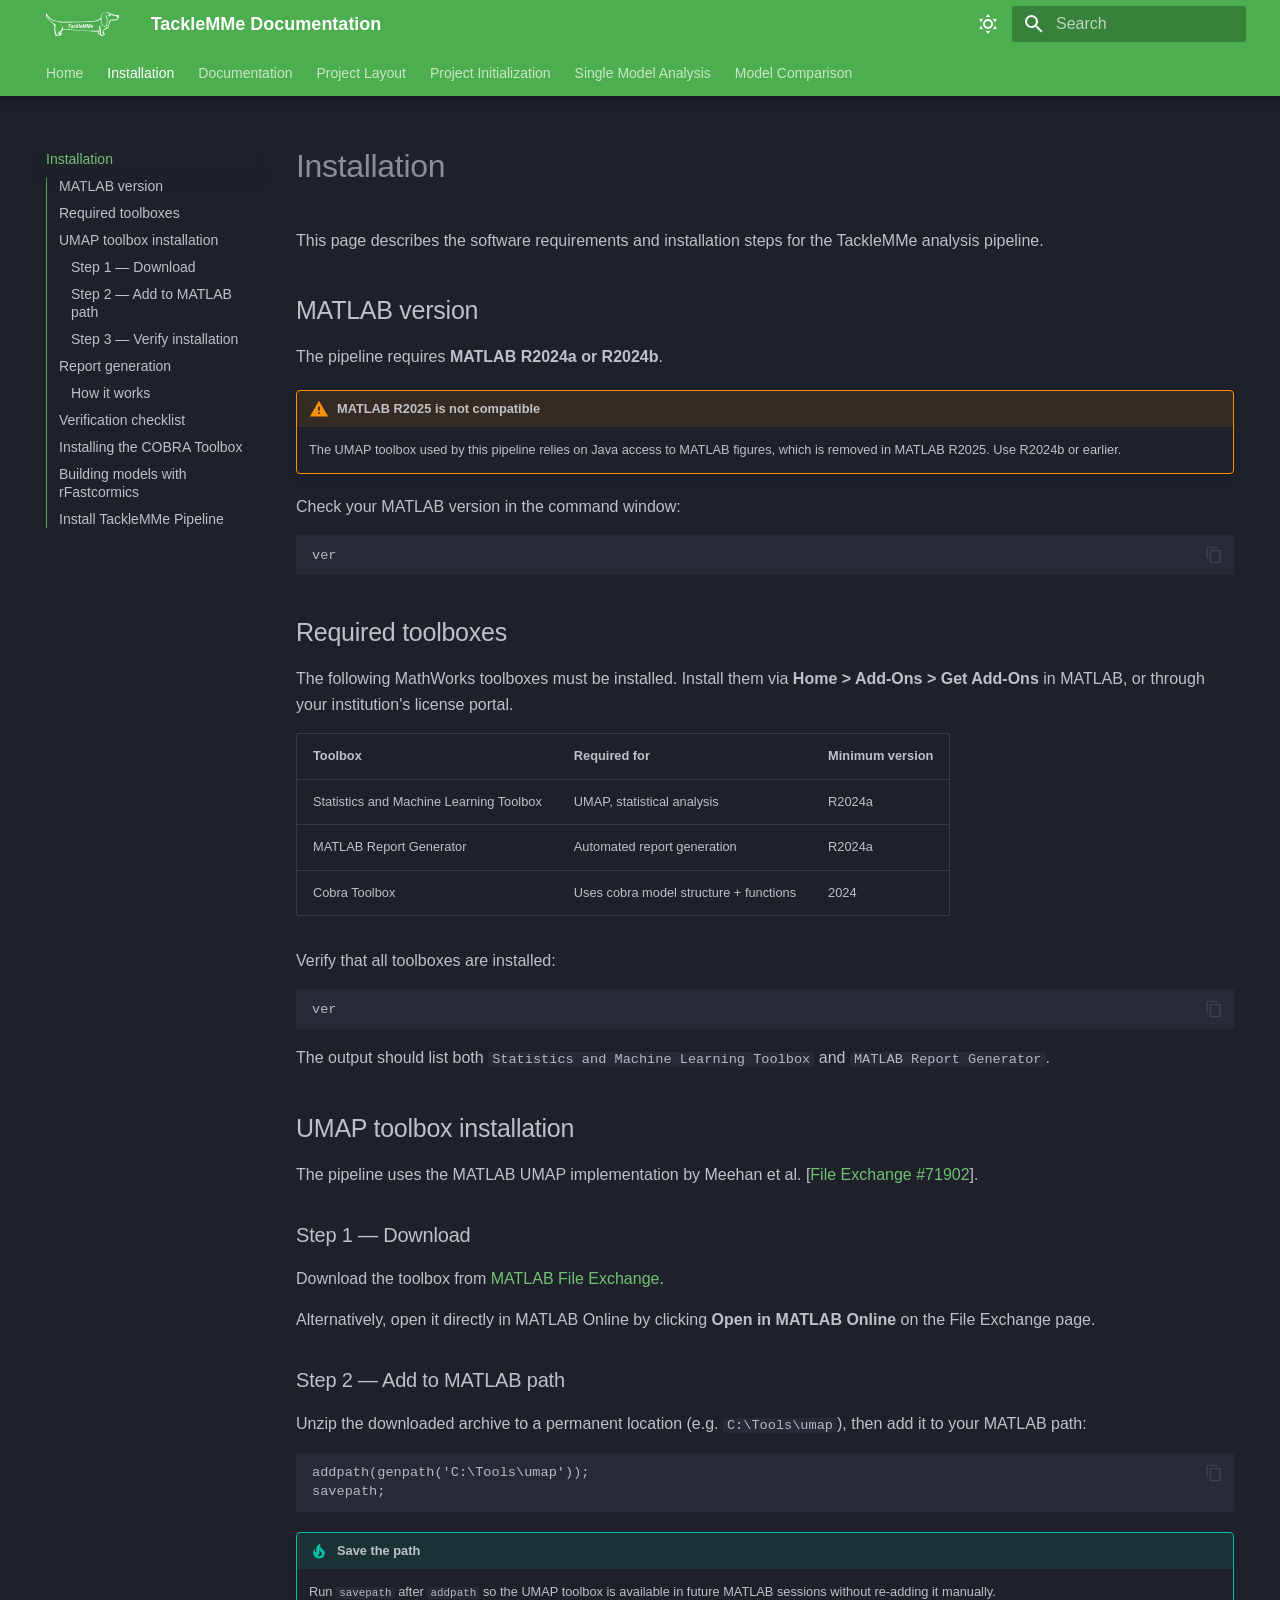
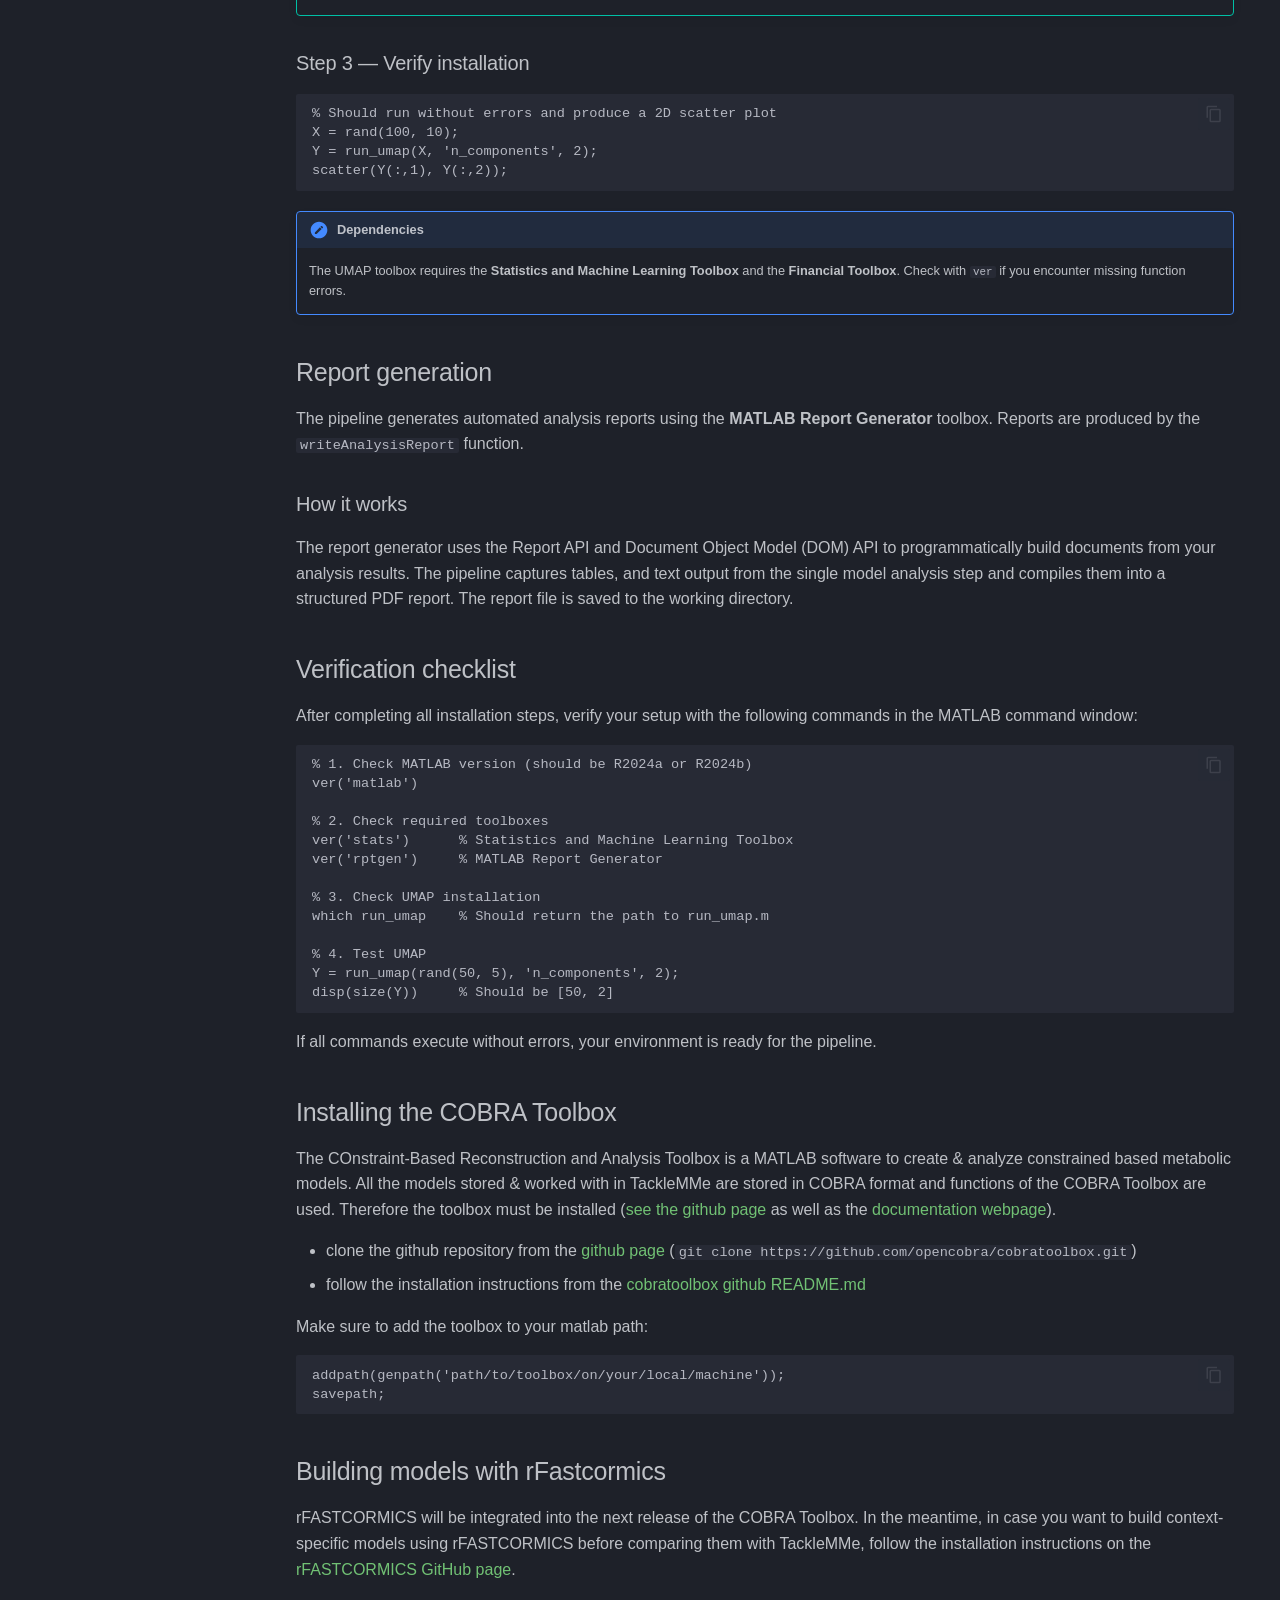
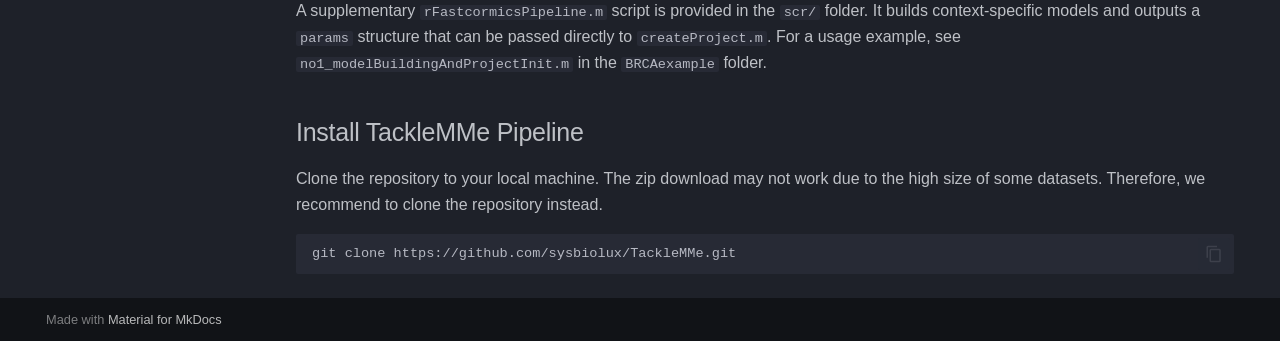
==== commit 55f09460: "Deployed bdb2591 with MkDocs version: 1.6.1" ====
--- a/installation/index.html
+++ b/installation/index.html
@@ -869,7 +869,7 @@
 <div class="language-matlab highlight"><pre class="matlab"><code><span class="tm-source-matlab tm-meta-function-call-parens-matlab tm-entity-name-function-matlab tm-token-function">addpath</span><span class="tm-source-matlab tm-meta-function-call-parens-matlab tm-punctuation-section-parens-begin-matlab">(</span><span class="tm-source-matlab tm-meta-function-call-parens-matlab tm-entity-name-function-matlab tm-token-function">genpath</span><span class="tm-source-matlab tm-meta-function-call-parens-matlab tm-punctuation-section-parens-begin-matlab">(</span><span class="tm-source-matlab tm-meta-function-call-parens-matlab tm-string-quoted-single-matlab tm-punctuation-definition-string-begin-matlab tm-token-string">'</span><span class="tm-source-matlab tm-meta-function-call-parens-matlab tm-string-quoted-single-matlab tm-token-string">path/to/toolbox/on/your/local/machine</span><span class="tm-source-matlab tm-meta-function-call-parens-matlab tm-string-quoted-single-matlab tm-punctuation-definition-string-end-matlab tm-token-string">'</span><span class="tm-source-matlab tm-meta-function-call-parens-matlab tm-punctuation-section-parens-end-matlab">)</span><span class="tm-source-matlab tm-meta-function-call-parens-matlab tm-punctuation-section-parens-end-matlab">)</span><span class="tm-source-matlab tm-punctuation-terminator-semicolon-matlab">;</span><span class="tm-source-matlab tm-punctuation-terminator-semicolon-matlab">
 </span><span class="tm-source-matlab tm-variable-other-readwrite-matlab tm-token-variable">savepath</span><span class="tm-source-matlab tm-punctuation-terminator-semicolon-matlab">;</span></code></pre></div></p>
 <h2 id="building-models-with-rfastcormics">Building models with rFastcormics</h2>
-<p>rFASTCORMICS will be integrated into the next release of the COBRA Toolbox. In the meantime, if you want to build context-specific models using rFASTCORMICS before comparing them with TackleMMe, follow the installation instructions on the <a href="https://github.com/sysbiolux/rFASTCORMICS/tree/master/rFASTCORMICS%20for%20RNA-seq%20data/rFASTCORMICS_v2">rFASTCORMICS GitHub page</a>.</p>
+<p>rFASTCORMICS will be integrated into the next release of the COBRA Toolbox. In the meantime, in case you want to build context-specific models using rFASTCORMICS before comparing them with TackleMMe, follow the installation instructions on the <a href="https://github.com/sysbiolux/rFASTCORMICS/tree/master/rFASTCORMICS%20for%20RNA-seq%20data/rFASTCORMICS_v2">rFASTCORMICS GitHub page</a>.</p>
 <p>A supplementary <code>rFastcormicsPipeline.m</code> script is provided in the <code>scr/</code> folder. It builds context-specific models and outputs a <code>params</code> structure that can be passed directly to <code>createProject.m</code>. For a usage example, see <code>no1_modelBuildingAndProjectInit.m</code> in the <code>BRCAexample</code> folder.</p>
 <h2 id="install-tacklemme-pipeline">Install TackleMMe Pipeline</h2>
 <p>Clone the repository to your local machine. The zip download may not work due to the high size of some datasets. Therefore, we recommend to clone the repository instead.</p>
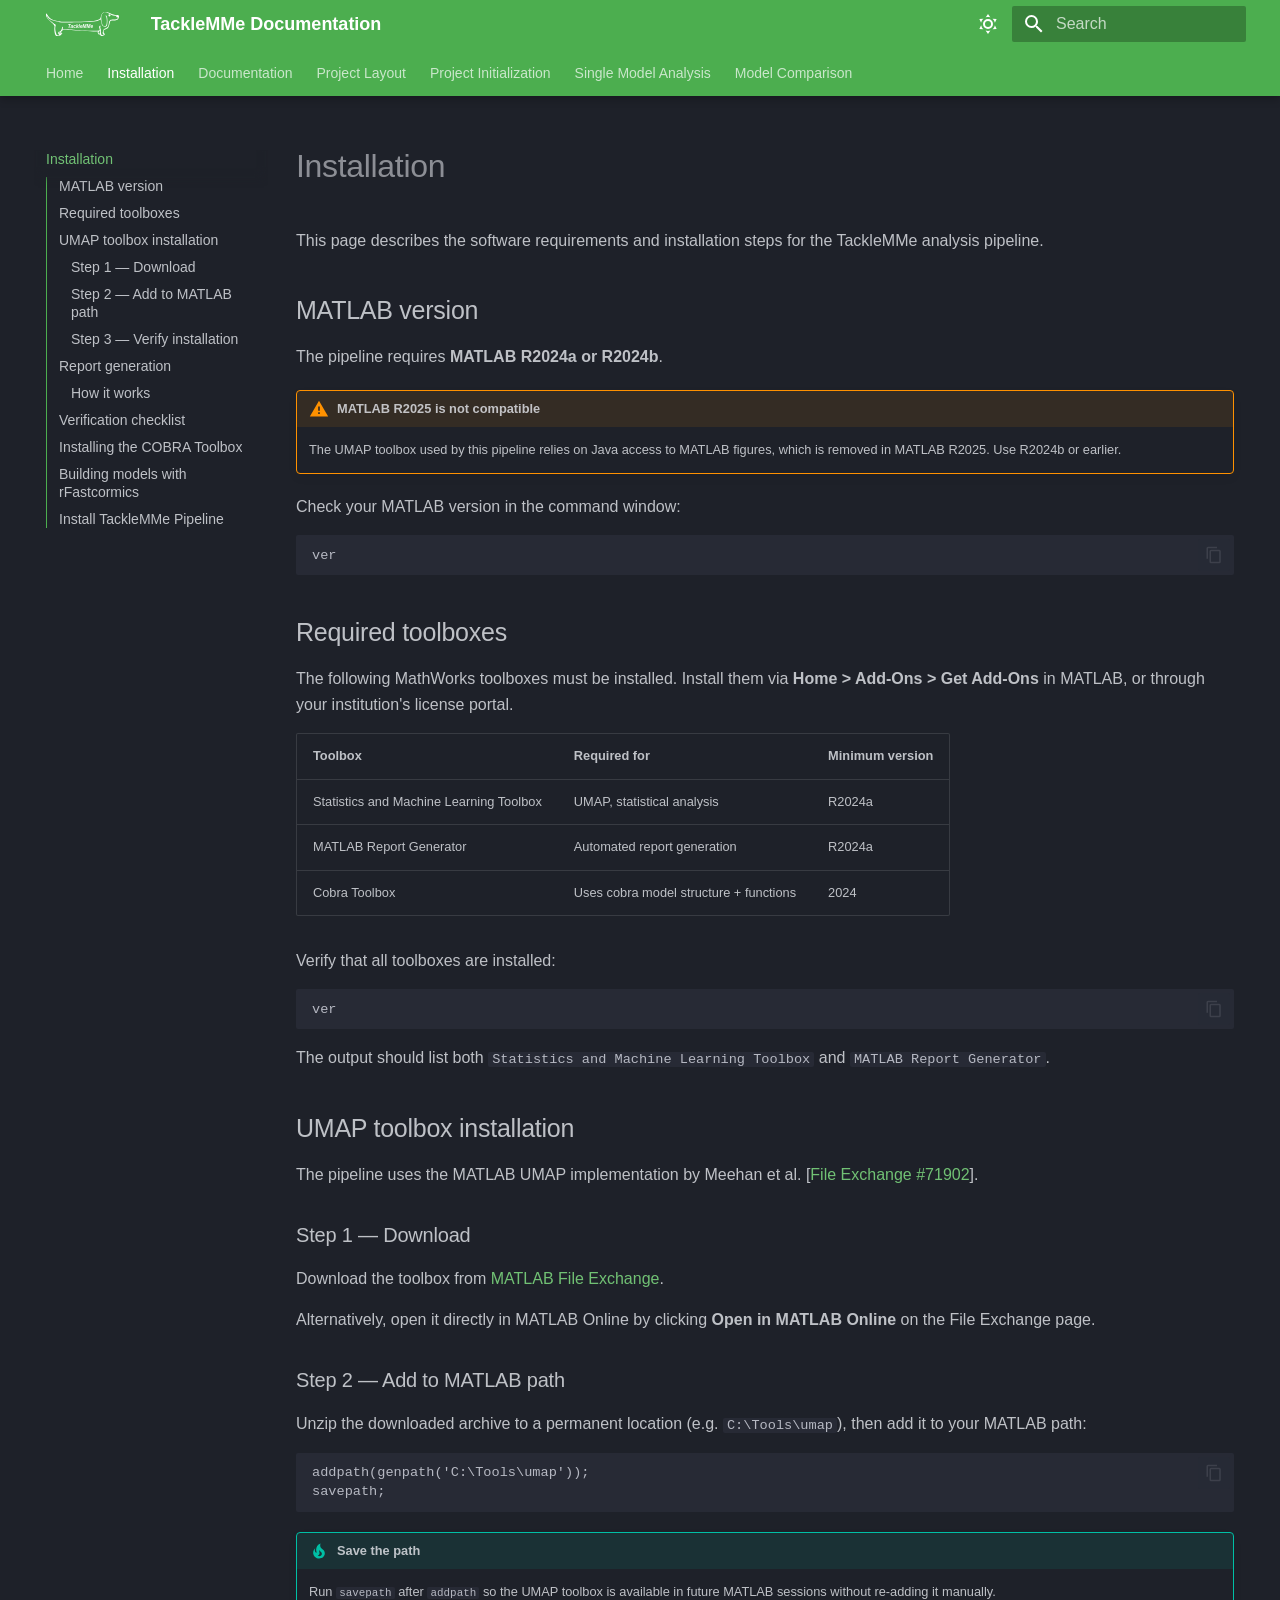
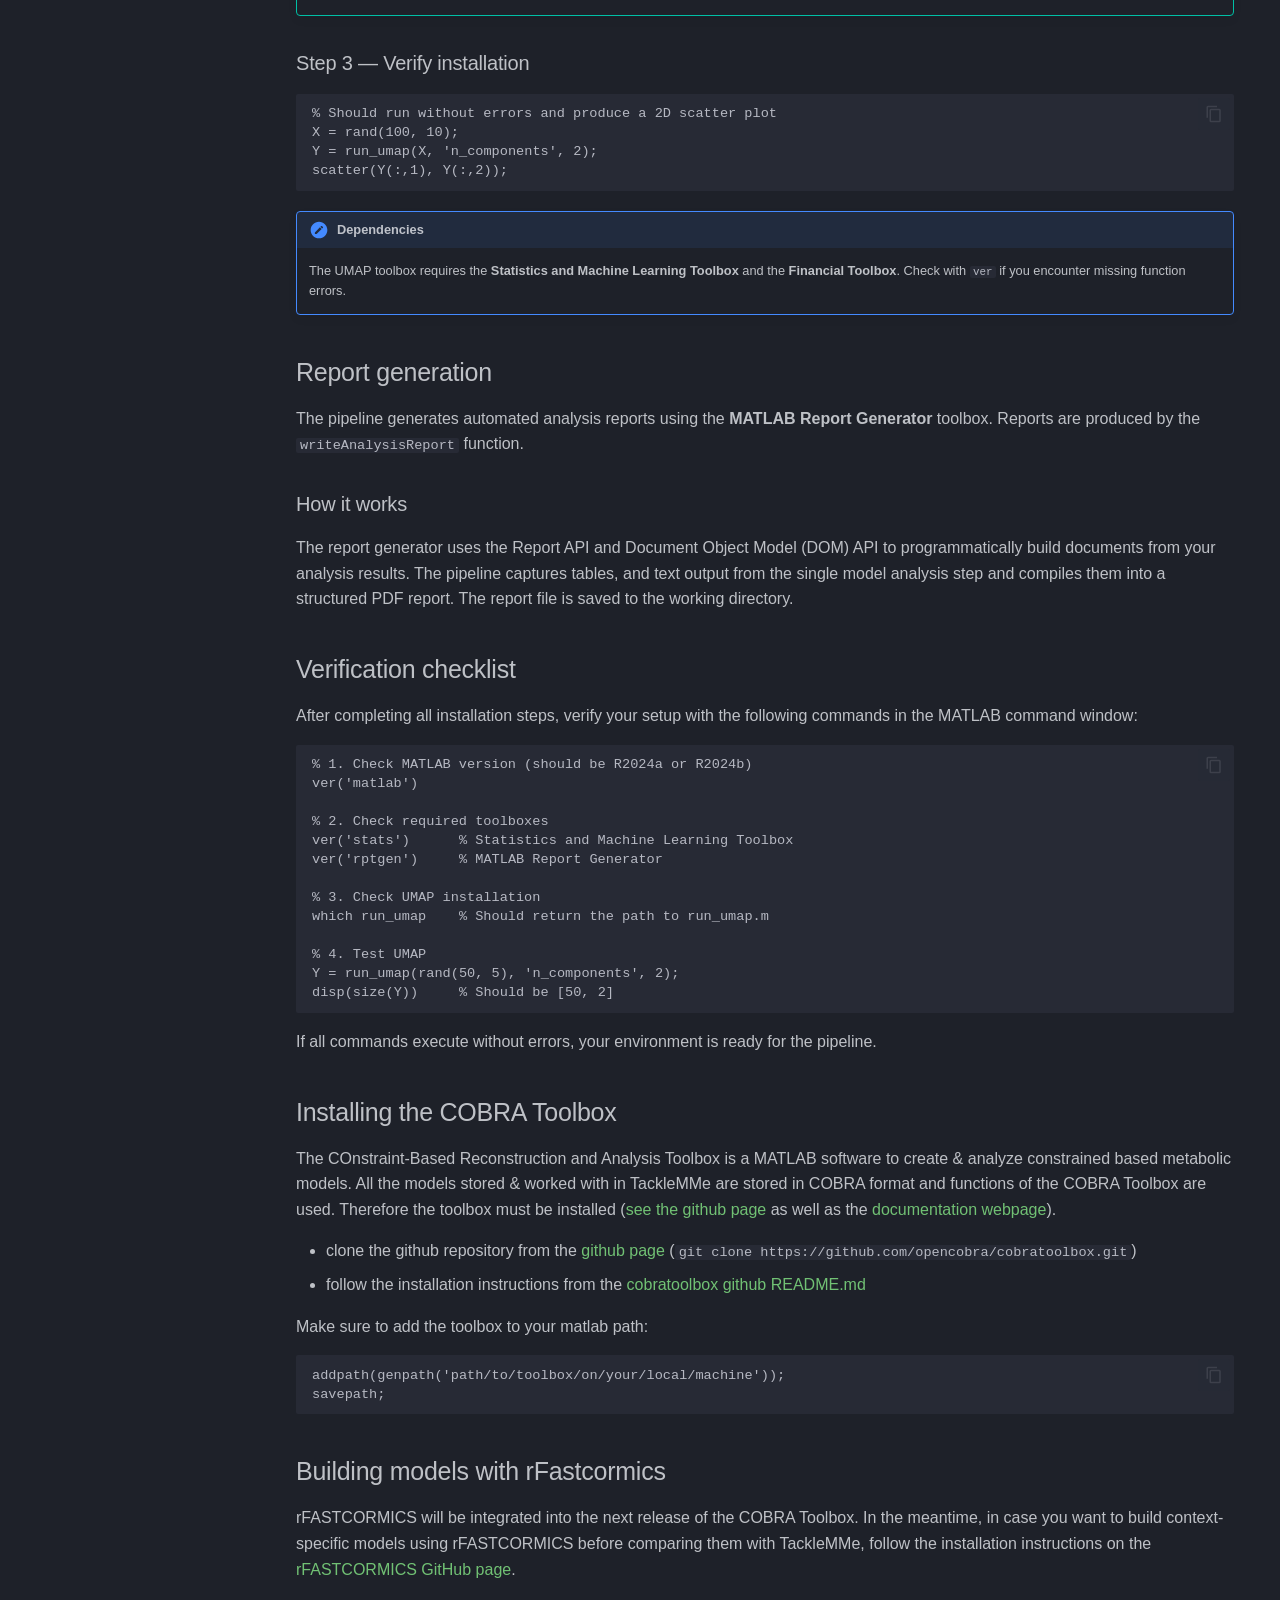
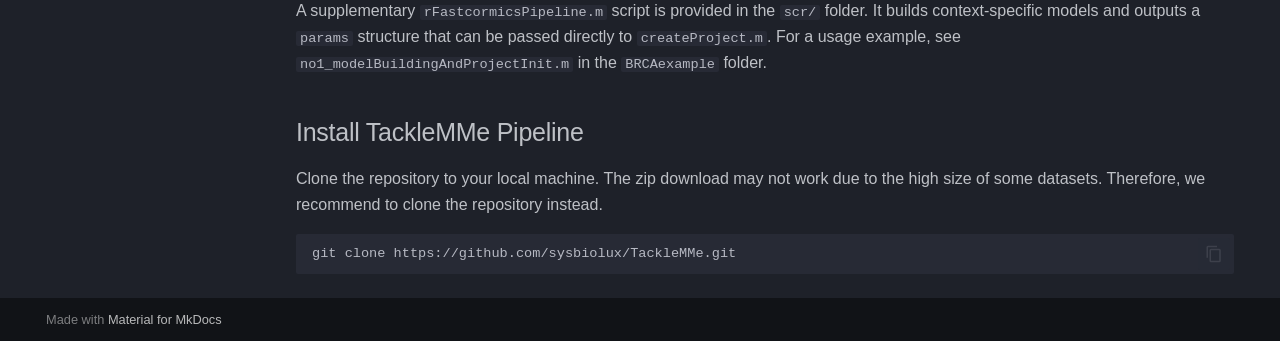
==== commit 939f4dea: "Deployed db40e56 with MkDocs version: 1.6.1" ====
--- a/installation/index.html
+++ b/installation/index.html
@@ -818,9 +818,9 @@
 <div class="language-matlab highlight"><pre class="matlab"><code><span class="tm-source-matlab tm-variable-other-readwrite-matlab tm-token-variable">ver</span></code></pre></div>
 <p>The output should list both <code>Statistics and Machine Learning Toolbox</code> and <code>MATLAB Report Generator</code>.</p>
 <h2 id="umap-toolbox-installation">UMAP toolbox installation</h2>
-<p>The pipeline uses the MATLAB UMAP implementation by Meehan et al. [<a href="https://www.mathworks.com/matlabcentral/fileexchange/71902-uniform-manifold-approximation-and-projection-umap">File Exchange #71902</a>].</p>
+<p>The pipeline uses the MATLAB UMAP implementation by Meehan et al. [<a href="https://www.mathworks.com/matlabcentral/fileexchange/71902-uniform-manifold-approximation-and-projection-umap" rel="noopener noreferrer" target="_blank">File Exchange #71902</a>].</p>
 <h3 id="step-1-download">Step 1 — Download</h3>
-<p>Download the toolbox from <a href="https://www.mathworks.com/matlabcentral/fileexchange/71902-uniform-manifold-approximation-and-projection-umap">MATLAB File Exchange</a>.</p>
+<p>Download the toolbox from <a href="https://www.mathworks.com/matlabcentral/fileexchange/71902-uniform-manifold-approximation-and-projection-umap" rel="noopener noreferrer" target="_blank">MATLAB File Exchange</a>.</p>
 <p>Alternatively, open it directly in MATLAB Online by clicking <strong>Open in MATLAB Online</strong> on the File Exchange page.</p>
 <h3 id="step-2-add-to-matlab-path">Step 2 — Add to MATLAB path</h3>
 <p>Unzip the downloaded archive to a permanent location (e.g. <code>C:\Tools\umap</code>), then add it to your MATLAB path:</p>
@@ -860,16 +860,16 @@
 </span><span class="tm-source-matlab tm-meta-function-call-parens-matlab tm-entity-name-function-matlab tm-token-function">disp</span><span class="tm-source-matlab tm-meta-function-call-parens-matlab tm-punctuation-section-parens-begin-matlab">(</span><span class="tm-source-matlab tm-meta-function-call-parens-matlab tm-entity-name-function-matlab tm-token-function">size</span><span class="tm-source-matlab tm-meta-function-call-parens-matlab tm-punctuation-section-parens-begin-matlab">(</span><span class="tm-source-matlab tm-meta-function-call-parens-matlab tm-variable-other-readwrite-matlab tm-token-variable">Y</span><span class="tm-source-matlab tm-meta-function-call-parens-matlab tm-punctuation-section-parens-end-matlab">)</span><span class="tm-source-matlab tm-meta-function-call-parens-matlab tm-punctuation-section-parens-end-matlab">)</span><span class="tm-source-matlab">     </span><span class="tm-source-matlab tm-comment-line-percentage-matlab tm-punctuation-definition-comment-matlab tm-token-comment">%</span><span class="tm-source-matlab tm-comment-line-percentage-matlab tm-token-comment"> Should be [50, 2]</span></code></pre></div>
 <p>If all commands execute without errors, your environment is ready for the pipeline.</p>
 <h2 id="installing-the-cobra-toolbox">Installing the COBRA Toolbox</h2>
-<p>The COnstraint-Based Reconstruction and Analysis Toolbox is a MATLAB software to create &amp; analyze constrained based metabolic models. All the models stored &amp; worked with in TackleMMe are stored in COBRA format and functions of the COBRA Toolbox are used. Therefore the toolbox must be installed (<a href="https://github.com/opencobra/cobratoolbox">see the github page</a> as well as the <a href="https://opencobra.github.io/cobratoolbox/stable/index.html#">documentation webpage</a>). </p>
+<p>The COnstraint-Based Reconstruction and Analysis Toolbox is a MATLAB software to create &amp; analyze constrained based metabolic models. All the models stored &amp; worked with in TackleMMe are stored in COBRA format and functions of the COBRA Toolbox are used. Therefore the toolbox must be installed (<a href="https://github.com/opencobra/cobratoolbox" rel="noopener noreferrer" target="_blank">see the github page</a> as well as the <a href="https://opencobra.github.io/cobratoolbox/stable/index.html#" rel="noopener noreferrer" target="_blank">documentation webpage</a>). </p>
 <ul>
-<li>clone the github repository from the <a href="https://github.com/opencobra/cobratoolbox">github page</a> (<code>git clone https://github.com/opencobra/cobratoolbox.git</code>)</li>
-<li>follow the installation instructions from the <a href="https://github.com/opencobra/cobratoolbox">cobratoolbox github README.md</a></li>
+<li>clone the github repository from the <a href="https://github.com/opencobra/cobratoolbox" rel="noopener noreferrer" target="_blank">github page</a> (<code>git clone https://github.com/opencobra/cobratoolbox.git</code>)</li>
+<li>follow the installation instructions from the <a href="https://github.com/opencobra/cobratoolbox" rel="noopener noreferrer" target="_blank">cobratoolbox github README.md</a></li>
 </ul>
 <p>Make sure to add the toolbox to your matlab path:
 <div class="language-matlab highlight"><pre class="matlab"><code><span class="tm-source-matlab tm-meta-function-call-parens-matlab tm-entity-name-function-matlab tm-token-function">addpath</span><span class="tm-source-matlab tm-meta-function-call-parens-matlab tm-punctuation-section-parens-begin-matlab">(</span><span class="tm-source-matlab tm-meta-function-call-parens-matlab tm-entity-name-function-matlab tm-token-function">genpath</span><span class="tm-source-matlab tm-meta-function-call-parens-matlab tm-punctuation-section-parens-begin-matlab">(</span><span class="tm-source-matlab tm-meta-function-call-parens-matlab tm-string-quoted-single-matlab tm-punctuation-definition-string-begin-matlab tm-token-string">'</span><span class="tm-source-matlab tm-meta-function-call-parens-matlab tm-string-quoted-single-matlab tm-token-string">path/to/toolbox/on/your/local/machine</span><span class="tm-source-matlab tm-meta-function-call-parens-matlab tm-string-quoted-single-matlab tm-punctuation-definition-string-end-matlab tm-token-string">'</span><span class="tm-source-matlab tm-meta-function-call-parens-matlab tm-punctuation-section-parens-end-matlab">)</span><span class="tm-source-matlab tm-meta-function-call-parens-matlab tm-punctuation-section-parens-end-matlab">)</span><span class="tm-source-matlab tm-punctuation-terminator-semicolon-matlab">;</span><span class="tm-source-matlab tm-punctuation-terminator-semicolon-matlab">
 </span><span class="tm-source-matlab tm-variable-other-readwrite-matlab tm-token-variable">savepath</span><span class="tm-source-matlab tm-punctuation-terminator-semicolon-matlab">;</span></code></pre></div></p>
 <h2 id="building-models-with-rfastcormics">Building models with rFastcormics</h2>
-<p>rFASTCORMICS will be integrated into the next release of the COBRA Toolbox. In the meantime, in case you want to build context-specific models using rFASTCORMICS before comparing them with TackleMMe, follow the installation instructions on the <a href="https://github.com/sysbiolux/rFASTCORMICS/tree/master/rFASTCORMICS%20for%20RNA-seq%20data/rFASTCORMICS_v2">rFASTCORMICS GitHub page</a>.</p>
+<p>rFASTCORMICS will be integrated into the next release of the COBRA Toolbox. In the meantime, in case you want to build context-specific models using rFASTCORMICS before comparing them with TackleMMe, follow the installation instructions on the <a href="https://github.com/sysbiolux/rFASTCORMICS/tree/master/rFASTCORMICS%20for%20RNA-seq%20data/rFASTCORMICS_v2" rel="noopener noreferrer" target="_blank">rFASTCORMICS GitHub page</a>.</p>
 <p>A supplementary <code>rFastcormicsPipeline.m</code> script is provided in the <code>scr/</code> folder. It builds context-specific models and outputs a <code>params</code> structure that can be passed directly to <code>createProject.m</code>. For a usage example, see <code>no1_modelBuildingAndProjectInit.m</code> in the <code>BRCAexample</code> folder.</p>
 <h2 id="install-tacklemme-pipeline">Install TackleMMe Pipeline</h2>
 <p>Clone the repository to your local machine. The zip download may not work due to the high size of some datasets. Therefore, we recommend to clone the repository instead.</p>
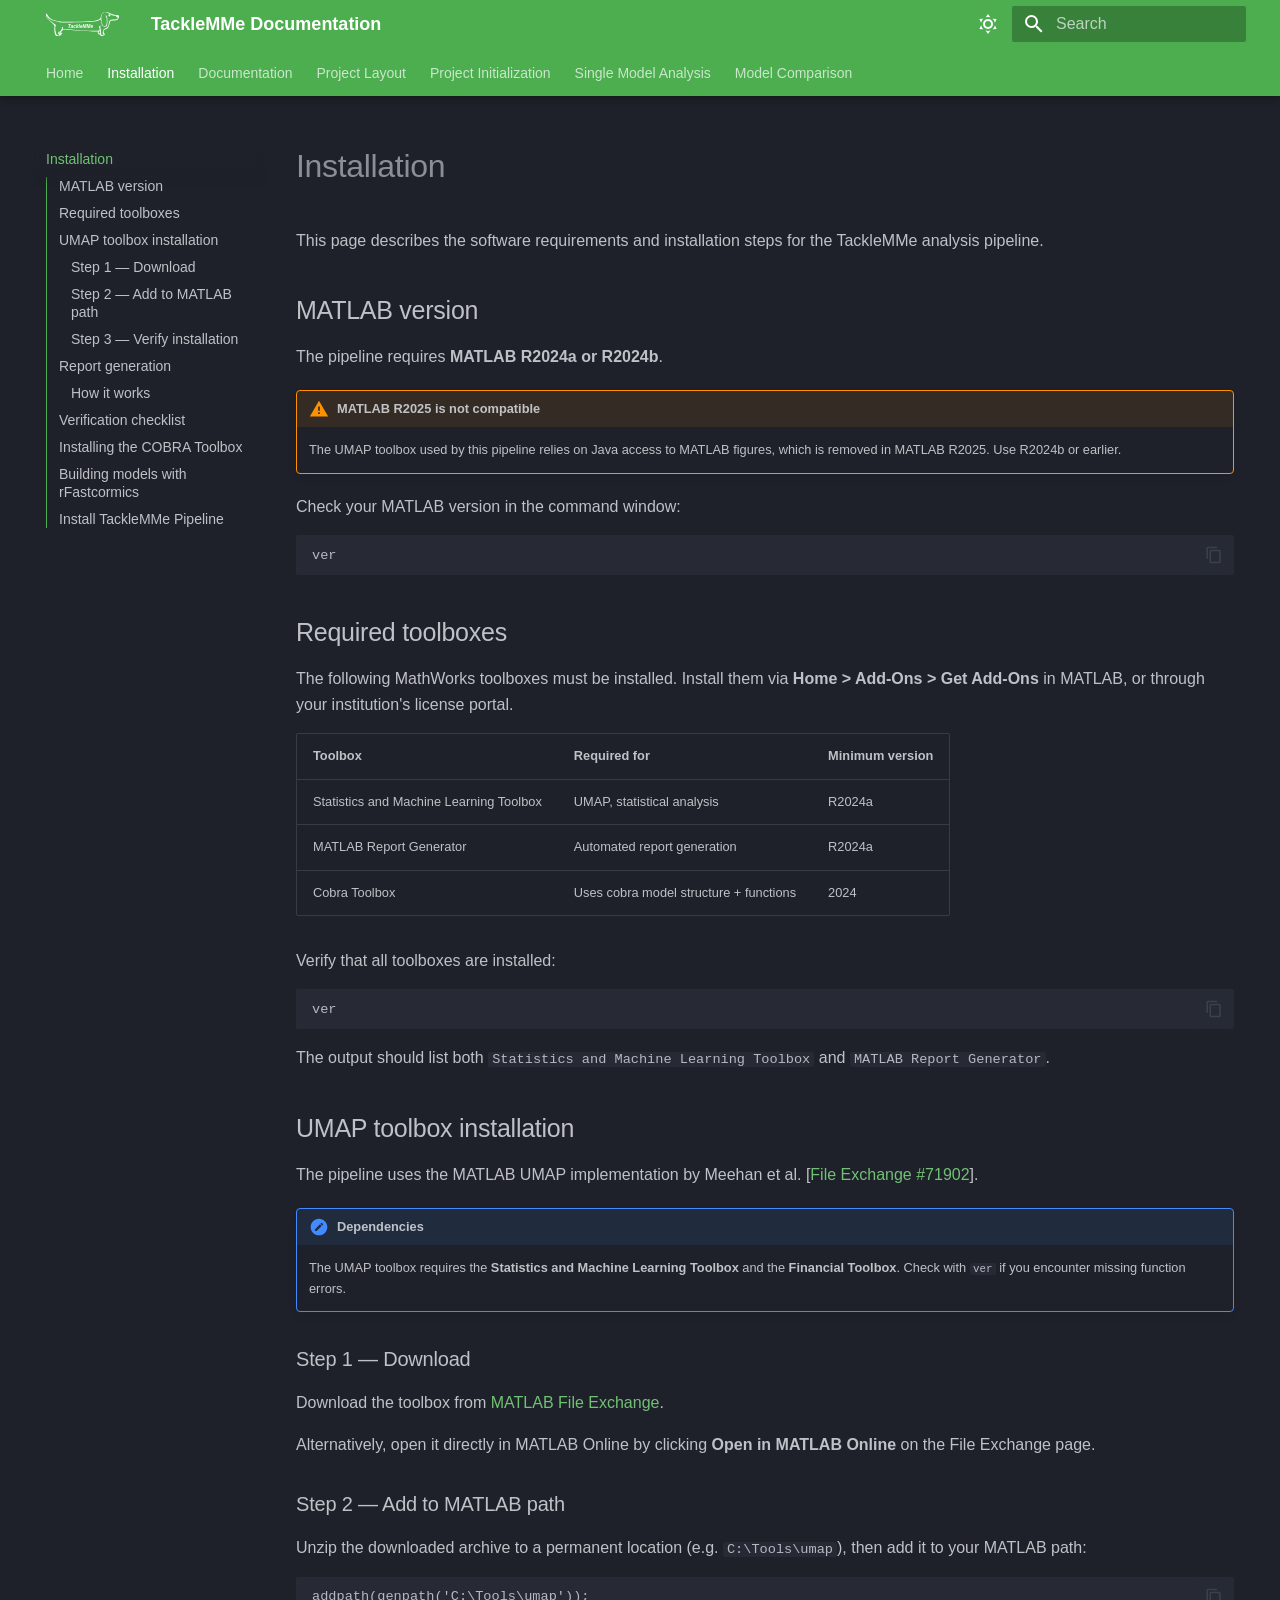
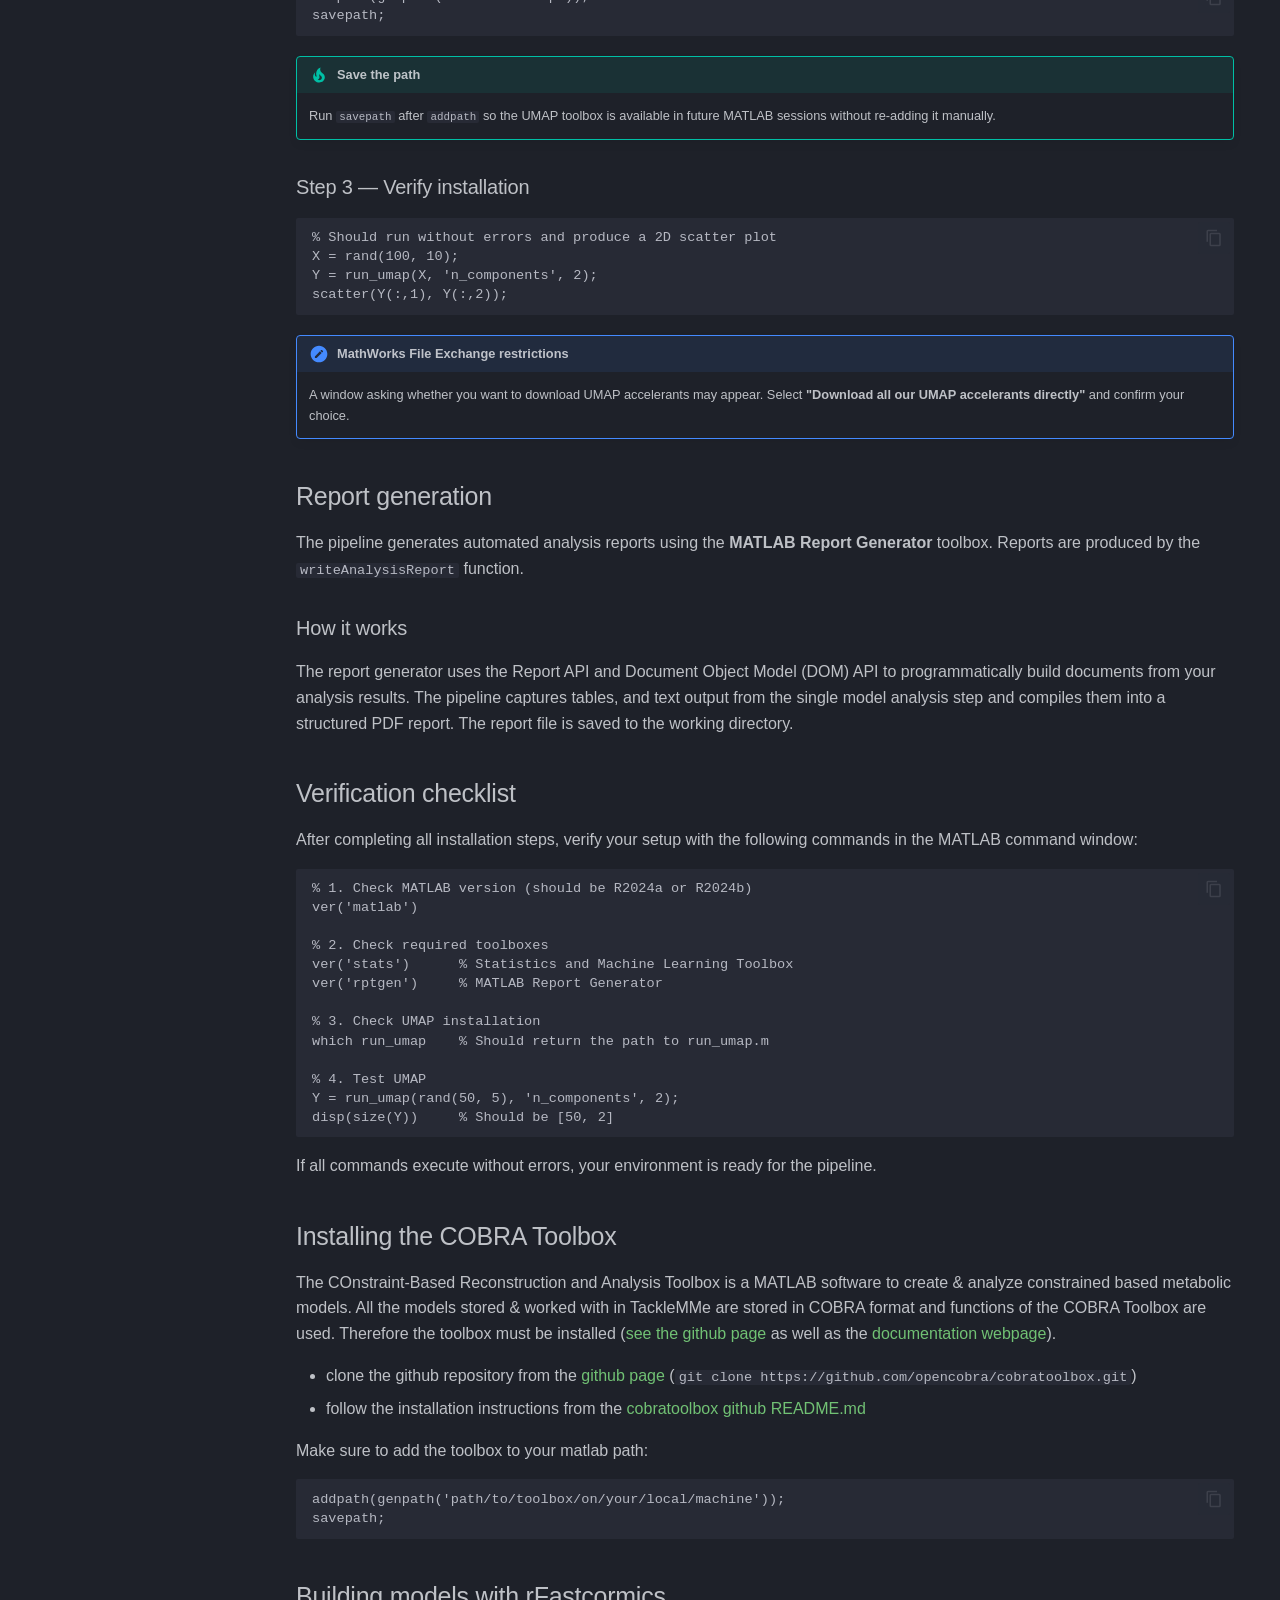
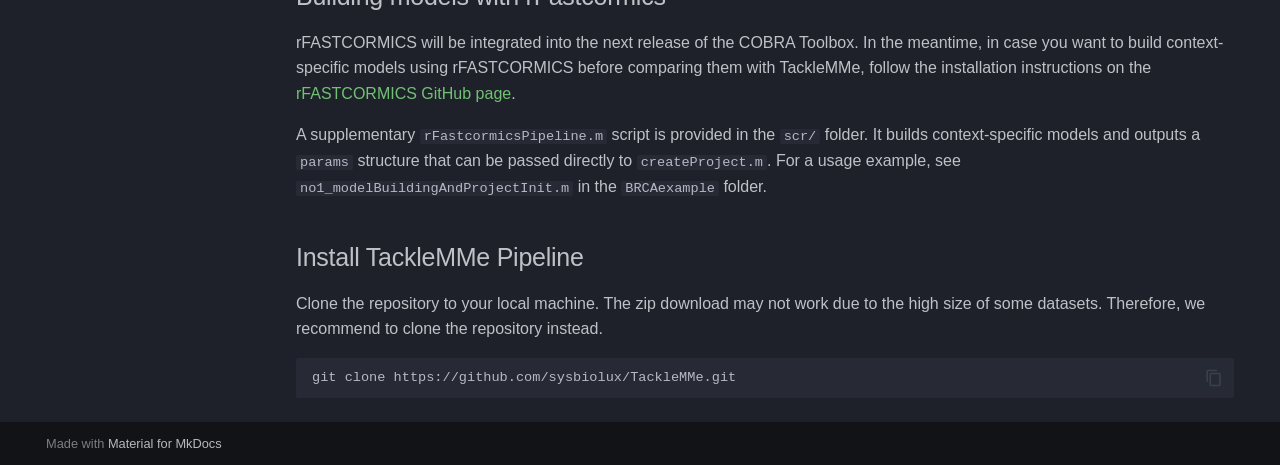
==== commit 57433d48: "Deployed 198cf06 with MkDocs version: 1.6.1" ====
--- a/installation/index.html
+++ b/installation/index.html
@@ -819,6 +819,10 @@
 <p>The output should list both <code>Statistics and Machine Learning Toolbox</code> and <code>MATLAB Report Generator</code>.</p>
 <h2 id="umap-toolbox-installation">UMAP toolbox installation</h2>
 <p>The pipeline uses the MATLAB UMAP implementation by Meehan et al. [<a href="https://www.mathworks.com/matlabcentral/fileexchange/71902-uniform-manifold-approximation-and-projection-umap" rel="noopener noreferrer" target="_blank">File Exchange #71902</a>].</p>
+<div class="admonition note">
+<p class="admonition-title">Dependencies</p>
+<p>The UMAP toolbox requires the <strong>Statistics and Machine Learning Toolbox</strong> and the <strong>Financial Toolbox</strong>. Check with <code>ver</code> if you encounter missing function errors.</p>
+</div>
 <h3 id="step-1-download">Step 1 — Download</h3>
 <p>Download the toolbox from <a href="https://www.mathworks.com/matlabcentral/fileexchange/71902-uniform-manifold-approximation-and-projection-umap" rel="noopener noreferrer" target="_blank">MATLAB File Exchange</a>.</p>
 <p>Alternatively, open it directly in MATLAB Online by clicking <strong>Open in MATLAB Online</strong> on the File Exchange page.</p>
@@ -836,8 +840,8 @@
 </span><span class="tm-source-matlab tm-meta-assignment-variable-single-matlab tm-variable-other-readwrite-matlab tm-token-variable">Y</span><span class="tm-source-matlab"> </span><span class="tm-source-matlab tm-keyword-operator-assignment-matlab tm-token-keyword">=</span><span class="tm-source-matlab"> </span><span class="tm-source-matlab tm-meta-function-call-parens-matlab tm-entity-name-function-matlab tm-token-function">run_umap</span><span class="tm-source-matlab tm-meta-function-call-parens-matlab tm-punctuation-section-parens-begin-matlab">(</span><span class="tm-source-matlab tm-meta-function-call-parens-matlab tm-variable-other-readwrite-matlab tm-token-variable">X</span><span class="tm-source-matlab tm-meta-function-call-parens-matlab tm-punctuation-separator-comma-matlab">,</span><span class="tm-source-matlab tm-meta-function-call-parens-matlab"> </span><span class="tm-source-matlab tm-meta-function-call-parens-matlab tm-string-quoted-single-matlab tm-punctuation-definition-string-begin-matlab tm-token-string">'</span><span class="tm-source-matlab tm-meta-function-call-parens-matlab tm-string-quoted-single-matlab tm-token-string">n_components</span><span class="tm-source-matlab tm-meta-function-call-parens-matlab tm-string-quoted-single-matlab tm-punctuation-definition-string-end-matlab tm-token-string">'</span><span class="tm-source-matlab tm-meta-function-call-parens-matlab tm-punctuation-separator-comma-matlab">,</span><span class="tm-source-matlab tm-meta-function-call-parens-matlab"> </span><span class="tm-source-matlab tm-meta-function-call-parens-matlab tm-constant-numeric-decimal-matlab tm-token-number">2</span><span class="tm-source-matlab tm-meta-function-call-parens-matlab tm-punctuation-section-parens-end-matlab">)</span><span class="tm-source-matlab tm-punctuation-terminator-semicolon-matlab">;</span><span class="tm-source-matlab tm-punctuation-terminator-semicolon-matlab">
 </span><span class="tm-source-matlab tm-meta-function-call-parens-matlab tm-entity-name-function-matlab tm-token-function">scatter</span><span class="tm-source-matlab tm-meta-function-call-parens-matlab tm-punctuation-section-parens-begin-matlab">(</span><span class="tm-source-matlab tm-meta-function-call-parens-matlab tm-entity-name-function-matlab tm-token-function">Y</span><span class="tm-source-matlab tm-meta-function-call-parens-matlab tm-punctuation-section-parens-begin-matlab">(</span><span class="tm-source-matlab tm-meta-function-call-parens-matlab tm-keyword-operator-vector-colon-matlab tm-token-keyword">:</span><span class="tm-source-matlab tm-meta-function-call-parens-matlab tm-punctuation-separator-comma-matlab">,</span><span class="tm-source-matlab tm-meta-function-call-parens-matlab tm-constant-numeric-decimal-matlab tm-token-number">1</span><span class="tm-source-matlab tm-meta-function-call-parens-matlab tm-punctuation-section-parens-end-matlab">)</span><span class="tm-source-matlab tm-meta-function-call-parens-matlab tm-punctuation-separator-comma-matlab">,</span><span class="tm-source-matlab tm-meta-function-call-parens-matlab"> </span><span class="tm-source-matlab tm-meta-function-call-parens-matlab tm-entity-name-function-matlab tm-token-function">Y</span><span class="tm-source-matlab tm-meta-function-call-parens-matlab tm-punctuation-section-parens-begin-matlab">(</span><span class="tm-source-matlab tm-meta-function-call-parens-matlab tm-keyword-operator-vector-colon-matlab tm-token-keyword">:</span><span class="tm-source-matlab tm-meta-function-call-parens-matlab tm-punctuation-separator-comma-matlab">,</span><span class="tm-source-matlab tm-meta-function-call-parens-matlab tm-constant-numeric-decimal-matlab tm-token-number">2</span><span class="tm-source-matlab tm-meta-function-call-parens-matlab tm-punctuation-section-parens-end-matlab">)</span><span class="tm-source-matlab tm-meta-function-call-parens-matlab tm-punctuation-section-parens-end-matlab">)</span><span class="tm-source-matlab tm-punctuation-terminator-semicolon-matlab">;</span></code></pre></div>
 <div class="admonition note">
-<p class="admonition-title">Dependencies</p>
-<p>The UMAP toolbox requires the <strong>Statistics and Machine Learning Toolbox</strong> and the <strong>Financial Toolbox</strong>. Check with <code>ver</code> if you encounter missing function errors.</p>
+<p class="admonition-title">MathWorks File Exchange restrictions</p>
+<p>A window asking whether you want to download UMAP accelerants may appear. Select <strong>"Download all our UMAP accelerants directly"</strong> and confirm your choice.</p>
 </div>
 <h2 id="report-generation">Report generation</h2>
 <p>The pipeline generates automated analysis reports using the <strong>MATLAB Report Generator</strong> toolbox. Reports are produced by the <code>writeAnalysisReport</code> function.</p>
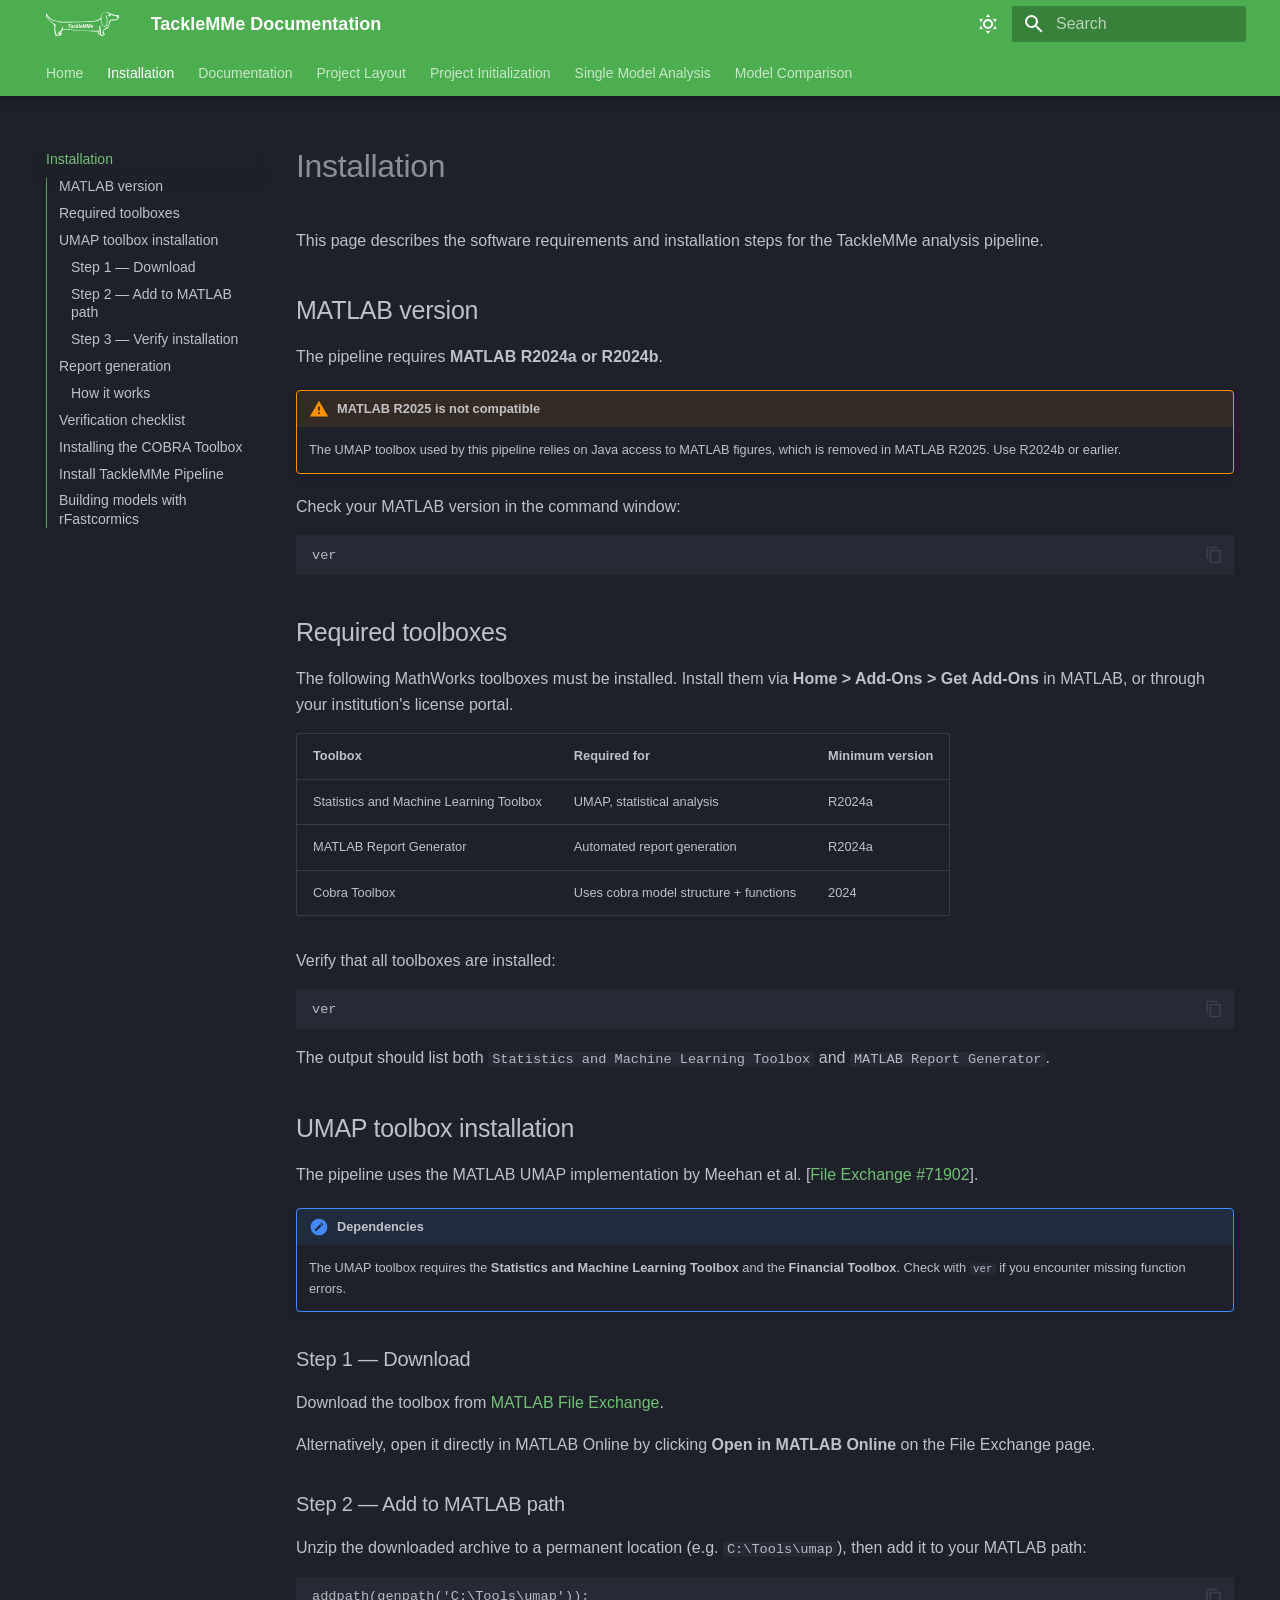
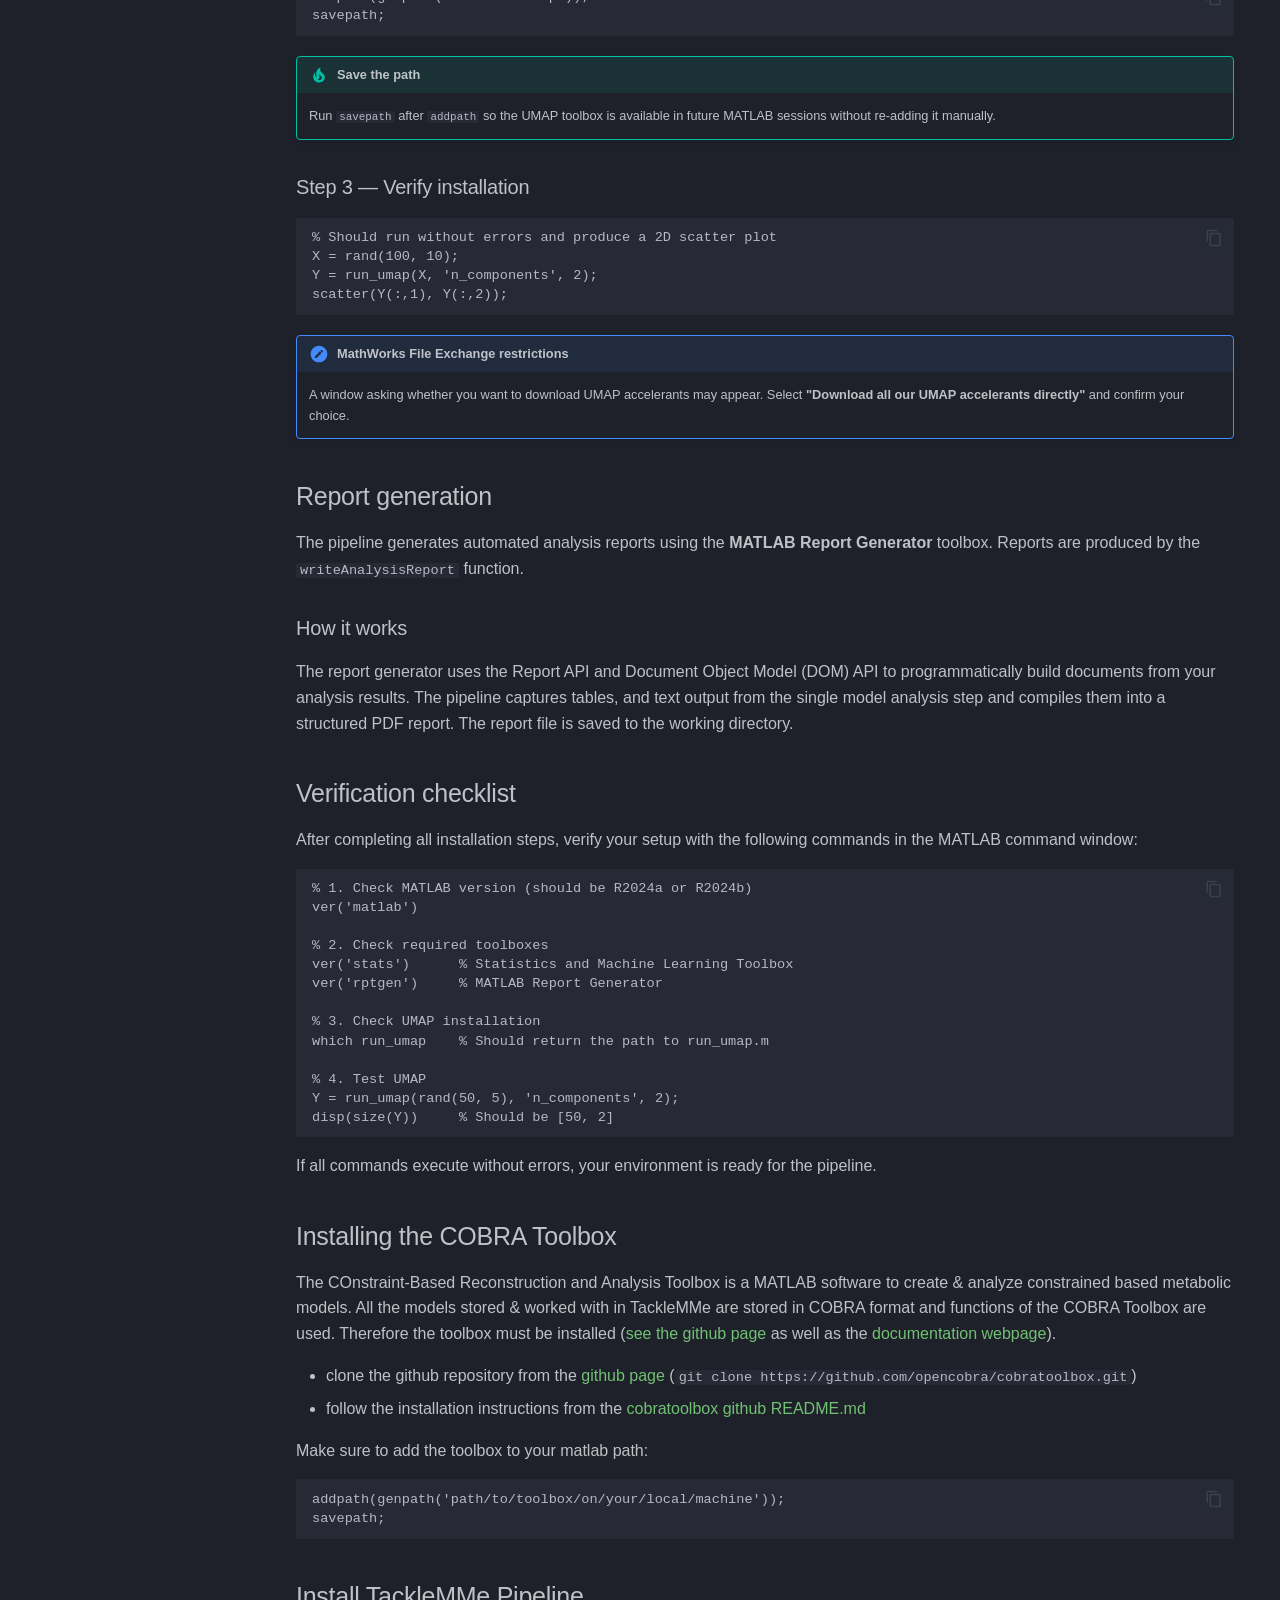
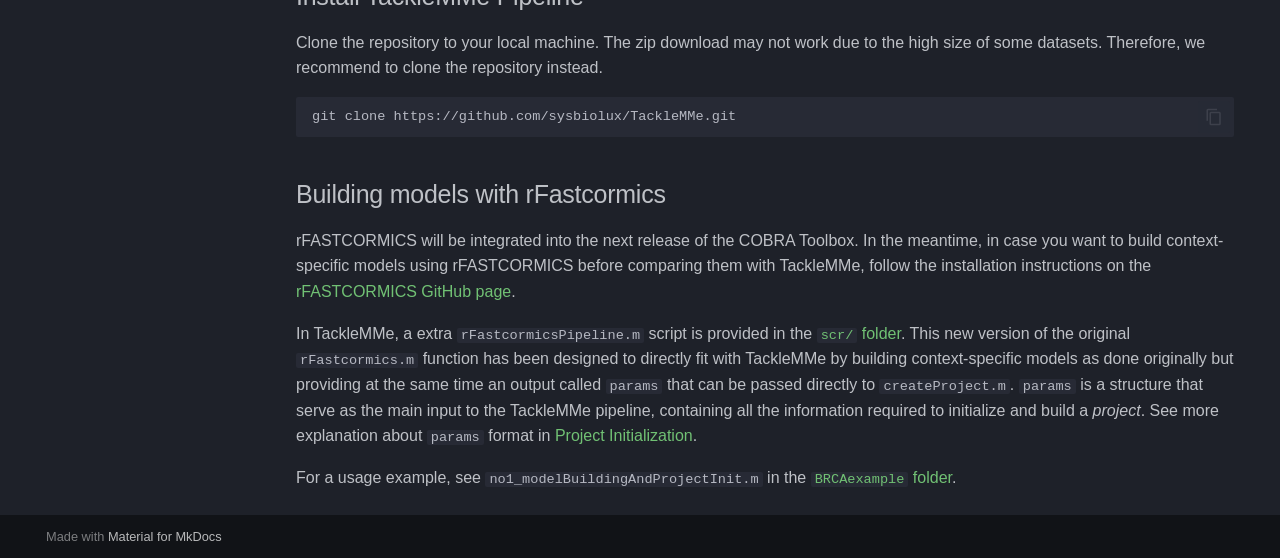
==== commit 0bdb1fc5: "Deployed 22f0c2e with MkDocs version: 1.6.1" ====
--- a/installation/index.html
+++ b/installation/index.html
@@ -595,21 +595,21 @@
 </li>
       
         <li class="md-nav__item">
+  <a href="#install-tacklemme-pipeline" class="md-nav__link">
+    <span class="md-ellipsis">
+      
+        Install TackleMMe Pipeline
+      
+    </span>
+  </a>
+  
+</li>
+      
+        <li class="md-nav__item">
   <a href="#building-models-with-rfastcormics" class="md-nav__link">
     <span class="md-ellipsis">
       
         Building models with rFastcormics
-      
-    </span>
-  </a>
-  
-</li>
-      
-        <li class="md-nav__item">
-  <a href="#install-tacklemme-pipeline" class="md-nav__link">
-    <span class="md-ellipsis">
-      
-        Install TackleMMe Pipeline
       
     </span>
   </a>
@@ -872,13 +872,14 @@
 <p>Make sure to add the toolbox to your matlab path:
 <div class="language-matlab highlight"><pre class="matlab"><code><span class="tm-source-matlab tm-meta-function-call-parens-matlab tm-entity-name-function-matlab tm-token-function">addpath</span><span class="tm-source-matlab tm-meta-function-call-parens-matlab tm-punctuation-section-parens-begin-matlab">(</span><span class="tm-source-matlab tm-meta-function-call-parens-matlab tm-entity-name-function-matlab tm-token-function">genpath</span><span class="tm-source-matlab tm-meta-function-call-parens-matlab tm-punctuation-section-parens-begin-matlab">(</span><span class="tm-source-matlab tm-meta-function-call-parens-matlab tm-string-quoted-single-matlab tm-punctuation-definition-string-begin-matlab tm-token-string">'</span><span class="tm-source-matlab tm-meta-function-call-parens-matlab tm-string-quoted-single-matlab tm-token-string">path/to/toolbox/on/your/local/machine</span><span class="tm-source-matlab tm-meta-function-call-parens-matlab tm-string-quoted-single-matlab tm-punctuation-definition-string-end-matlab tm-token-string">'</span><span class="tm-source-matlab tm-meta-function-call-parens-matlab tm-punctuation-section-parens-end-matlab">)</span><span class="tm-source-matlab tm-meta-function-call-parens-matlab tm-punctuation-section-parens-end-matlab">)</span><span class="tm-source-matlab tm-punctuation-terminator-semicolon-matlab">;</span><span class="tm-source-matlab tm-punctuation-terminator-semicolon-matlab">
 </span><span class="tm-source-matlab tm-variable-other-readwrite-matlab tm-token-variable">savepath</span><span class="tm-source-matlab tm-punctuation-terminator-semicolon-matlab">;</span></code></pre></div></p>
-<h2 id="building-models-with-rfastcormics">Building models with rFastcormics</h2>
-<p>rFASTCORMICS will be integrated into the next release of the COBRA Toolbox. In the meantime, in case you want to build context-specific models using rFASTCORMICS before comparing them with TackleMMe, follow the installation instructions on the <a href="https://github.com/sysbiolux/rFASTCORMICS/tree/master/rFASTCORMICS%20for%20RNA-seq%20data/rFASTCORMICS_v2" rel="noopener noreferrer" target="_blank">rFASTCORMICS GitHub page</a>.</p>
-<p>A supplementary <code>rFastcormicsPipeline.m</code> script is provided in the <code>scr/</code> folder. It builds context-specific models and outputs a <code>params</code> structure that can be passed directly to <code>createProject.m</code>. For a usage example, see <code>no1_modelBuildingAndProjectInit.m</code> in the <code>BRCAexample</code> folder.</p>
 <h2 id="install-tacklemme-pipeline">Install TackleMMe Pipeline</h2>
 <p>Clone the repository to your local machine. The zip download may not work due to the high size of some datasets. Therefore, we recommend to clone the repository instead.</p>
 <div class="highlight"><pre><span></span><code>git clone https://github.com/sysbiolux/TackleMMe.git
 </code></pre></div>
+<h2 id="building-models-with-rfastcormics">Building models with rFastcormics</h2>
+<p>rFASTCORMICS will be integrated into the next release of the COBRA Toolbox. In the meantime, in case you want to build context-specific models using rFASTCORMICS before comparing them with TackleMMe, follow the installation instructions on the <a href="https://github.com/sysbiolux/rFASTCORMICS/tree/master/rFASTCORMICS%20for%20RNA-seq%20data/rFASTCORMICS_v2" rel="noopener noreferrer" target="_blank">rFASTCORMICS GitHub page</a>.</p>
+<p>In TackleMMe, a extra <code>rFastcormicsPipeline.m</code> script is provided in the <a href="https://github.com/sysbiolux/TackleMMe/tree/main/scr" rel="noopener noreferrer" target="_blank"><code>scr/</code> folder</a>. This new version of the original <code>rFastcormics.m</code> function has been designed to directly fit with TackleMMe by building context-specific models as done originally but providing at the same time an output called <code>params</code>  that can be passed directly to <code>createProject.m</code>. <code>params</code> is a structure that serve as the main input to the TackleMMe pipeline, containing all the information required to initialize and build a <em>project</em>. See more explanation about <code>params</code> format in <a href="../project_init/">Project Initialization</a>. </p>
+<p>For a usage example, see <code>no1_modelBuildingAndProjectInit.m</code> in the <a href="https://github.com/sysbiolux/TackleMMe/tree/main/BRCAexample" rel="noopener noreferrer" target="_blank"><code>BRCAexample</code> folder</a>.</p>
 
 
 
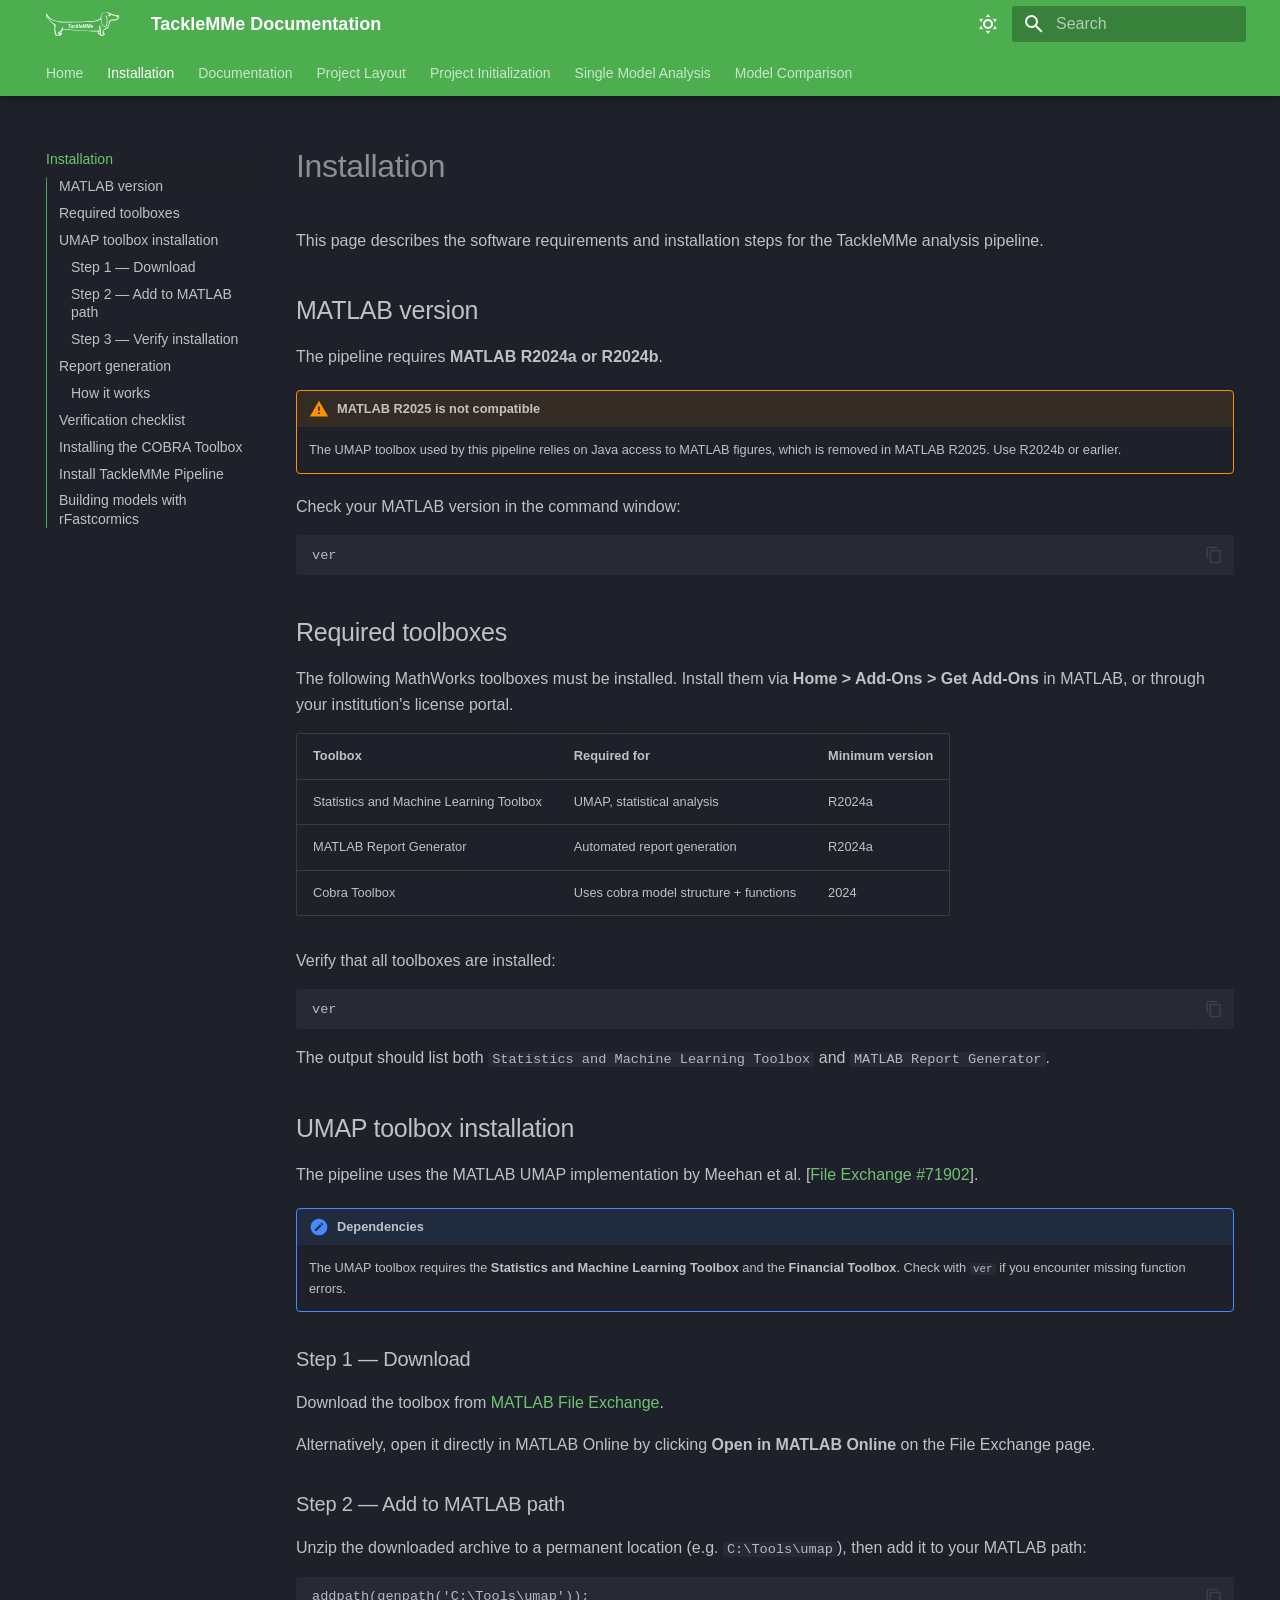
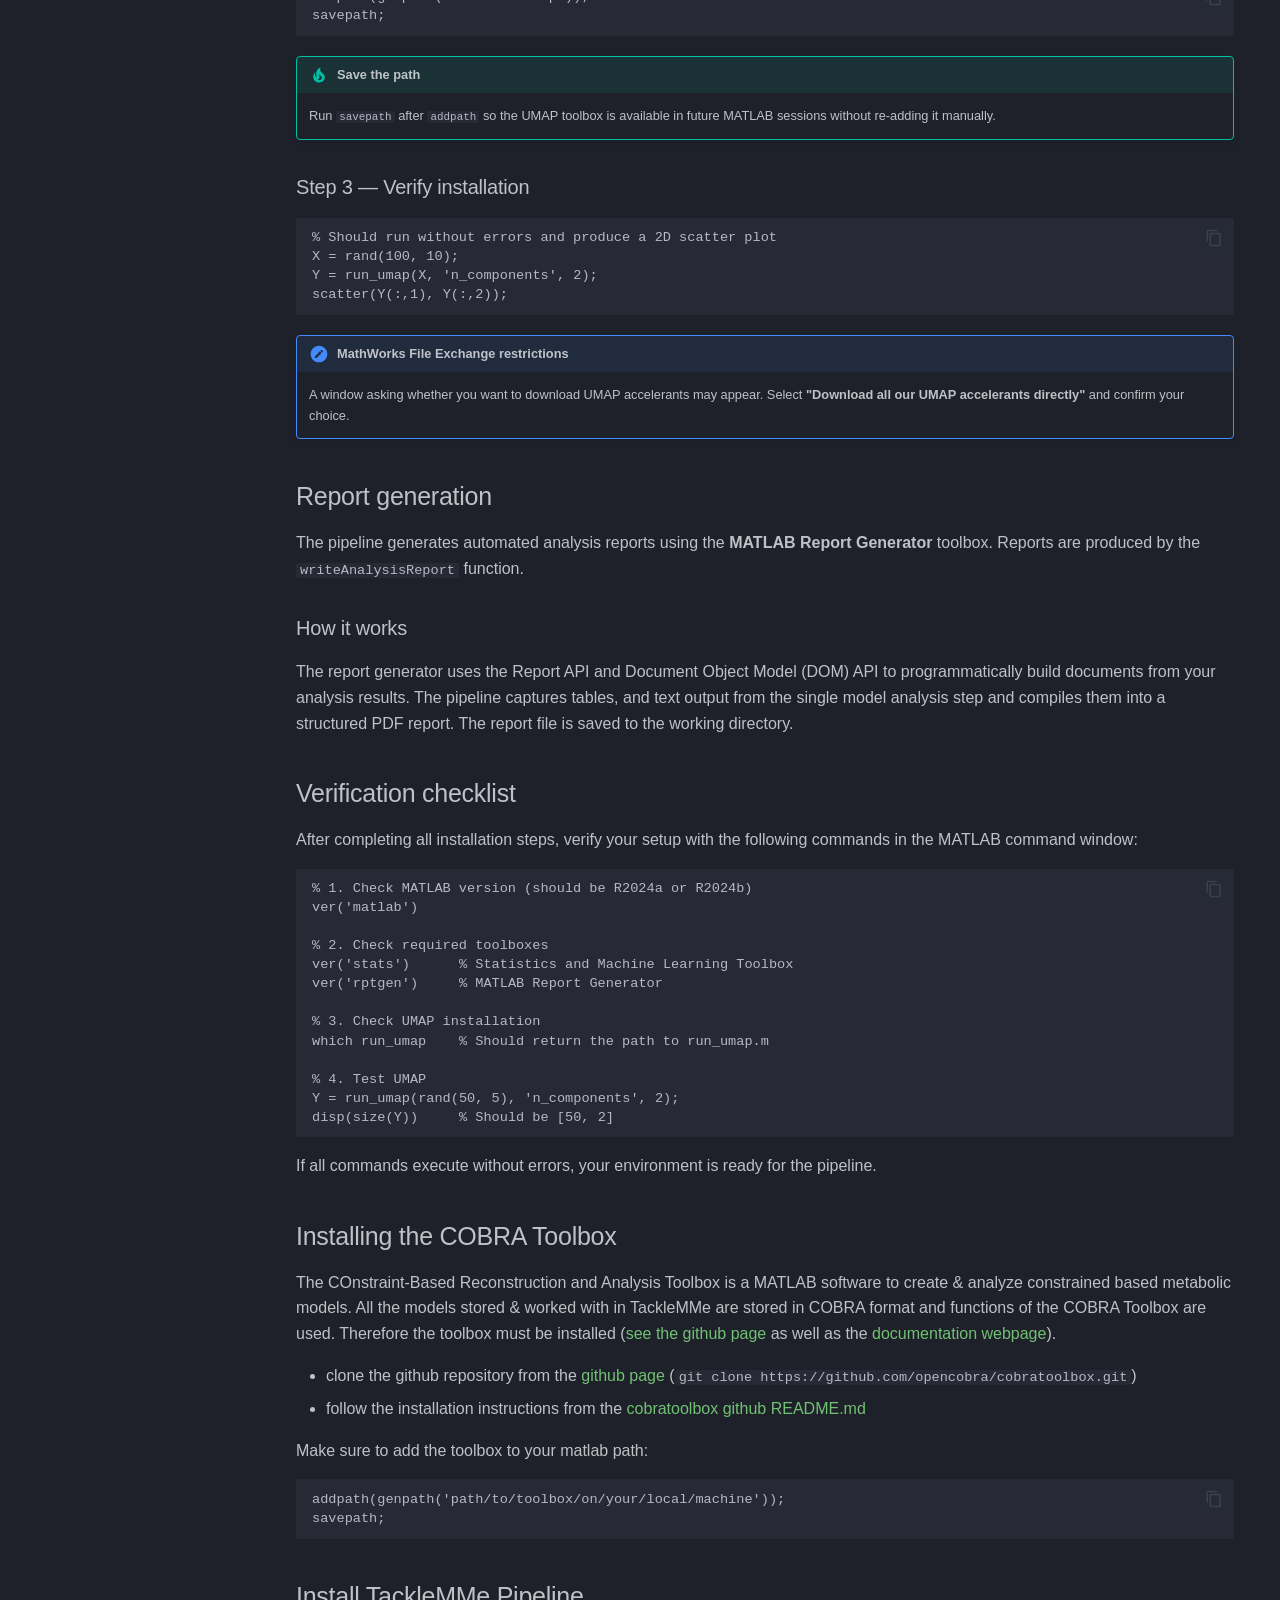
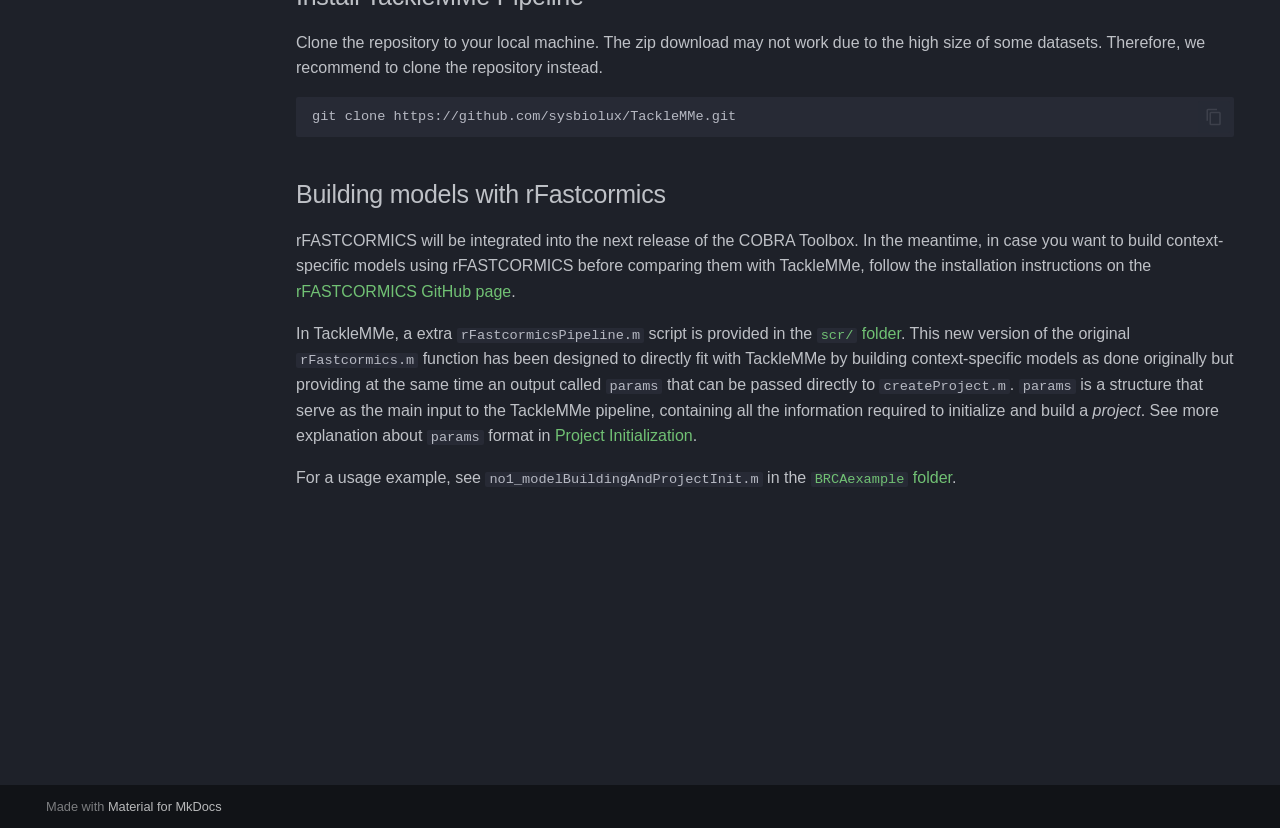
==== commit ab24f454: "Deployed 4c9799d with MkDocs version: 1.6.1" ====
--- a/installation/index.html
+++ b/installation/index.html
@@ -929,7 +929,7 @@
     
       
       
-      <script id="__config" type="application/json">{"annotate": null, "base": "..", "features": ["navigation.tabs.sticky", "navigation.expand", "navigation.tabs", "search.suggest", "search.highlight", "content.code.annotate", "content.code.copy", "content.code.fold", "toc.integrate"], "search": "../assets/javascripts/workers/search.a7633da7.min.js", "tags": null, "translations": {"clipboard.copied": "Copied to clipboard", "clipboard.copy": "Copy to clipboard", "search.result.more.one": "1 more on this page", "search.result.more.other": "# more on this page", "search.result.none": "No matching documents", "search.result.one": "1 matching document", "search.result.other": "# matching documents", "search.result.placeholder": "Type to start searching", "search.result.term.missing": "Missing", "select.version": "Select version"}, "version": null}</script>
+      <script id="__config" type="application/json">{"annotate": null, "base": "..", "features": ["navigation.tabs.sticky", "navigation.expand", "navigation.tabs", "search.suggest", "search.highlight", "content.code.annotate", "content.code.copy", "content.code.fold", "toc.integrate", "toc.follow"], "search": "../assets/javascripts/workers/search.a7633da7.min.js", "tags": null, "translations": {"clipboard.copied": "Copied to clipboard", "clipboard.copy": "Copy to clipboard", "search.result.more.one": "1 more on this page", "search.result.more.other": "# more on this page", "search.result.none": "No matching documents", "search.result.one": "1 matching document", "search.result.other": "# matching documents", "search.result.placeholder": "Type to start searching", "search.result.term.missing": "Missing", "select.version": "Select version"}, "version": null}</script>
     
     
       <script src="../assets/javascripts/bundle.a5f9d56c.min.js"></script>
--- a/stylesheets/extra.css
+++ b/stylesheets/extra.css
@@ -24,3 +24,8 @@
   padding-top: 0.5em;
   text-align: center;
 }
+
+/* Add extra space at the end of a page for table of content highlights being able to follow scrolling of the page when arriving to the bottom */
+.md-content__inner {
+    padding-bottom: 30vh;
+}
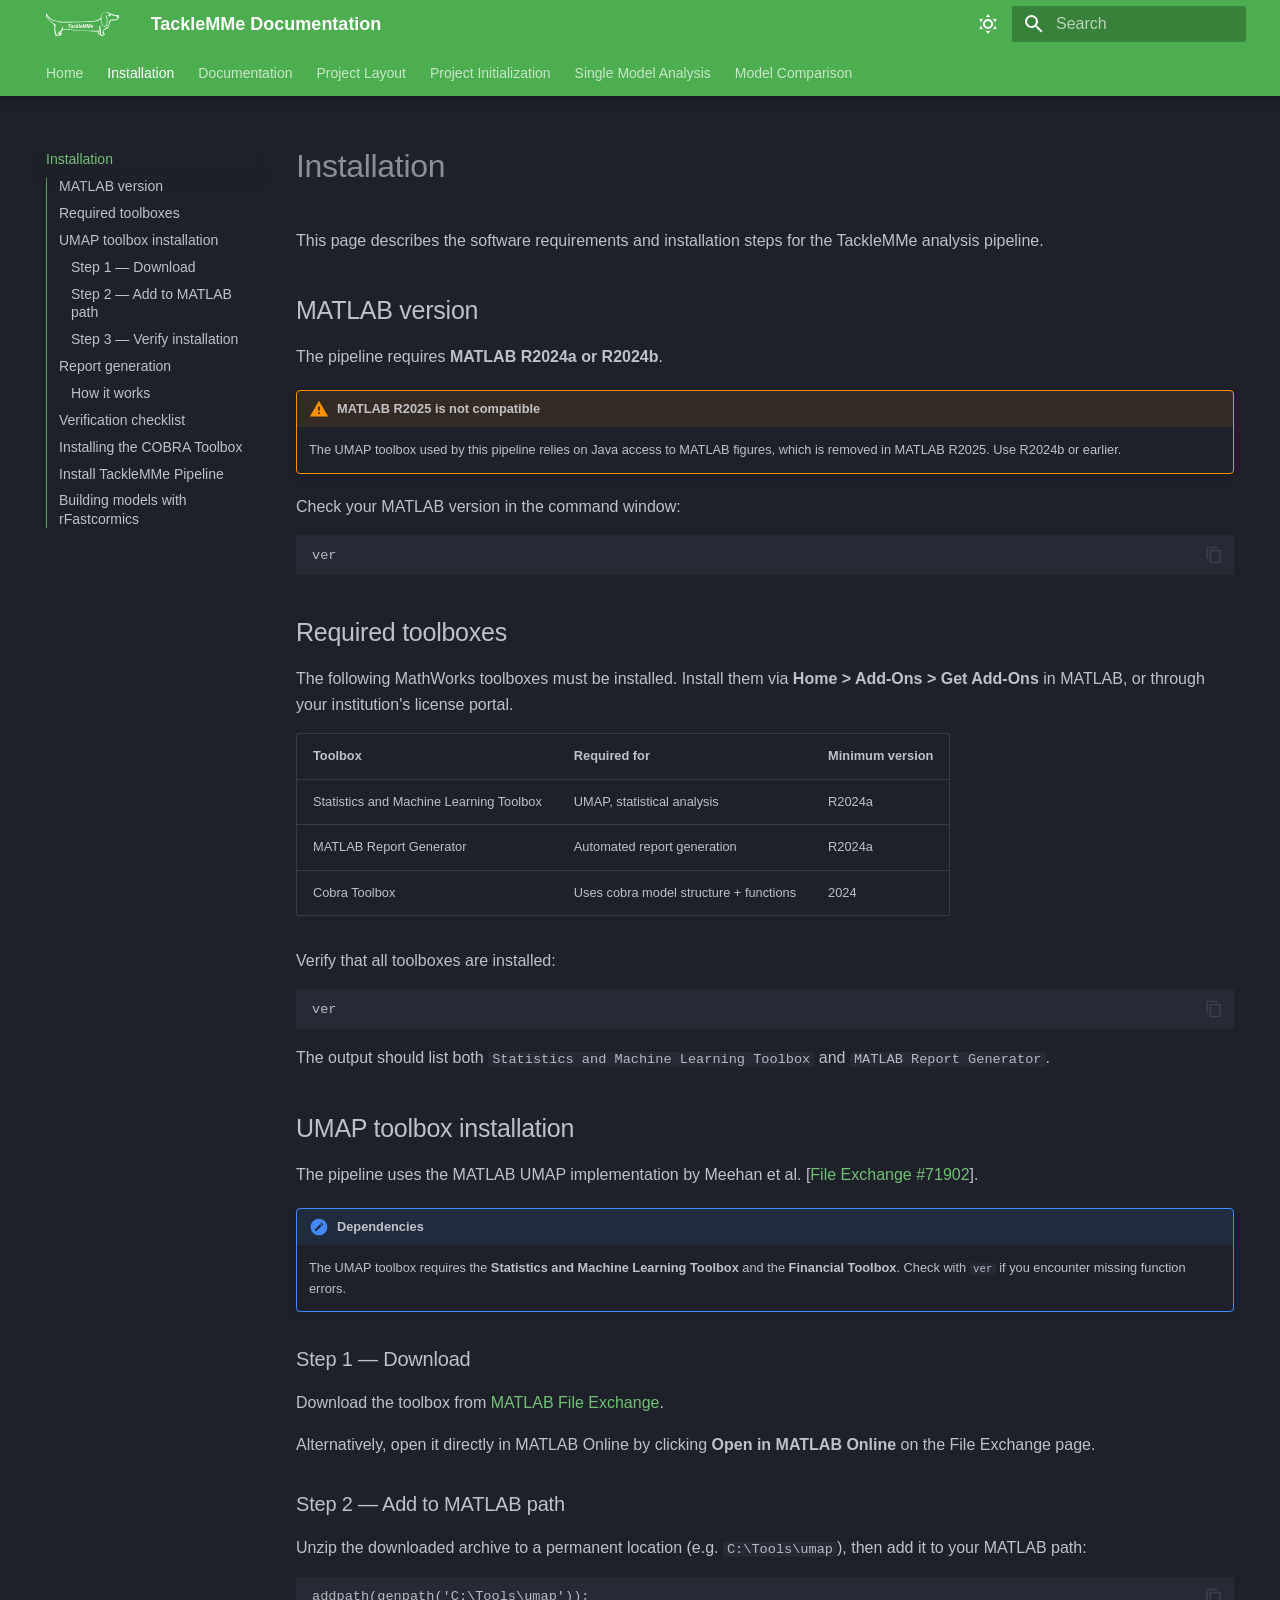
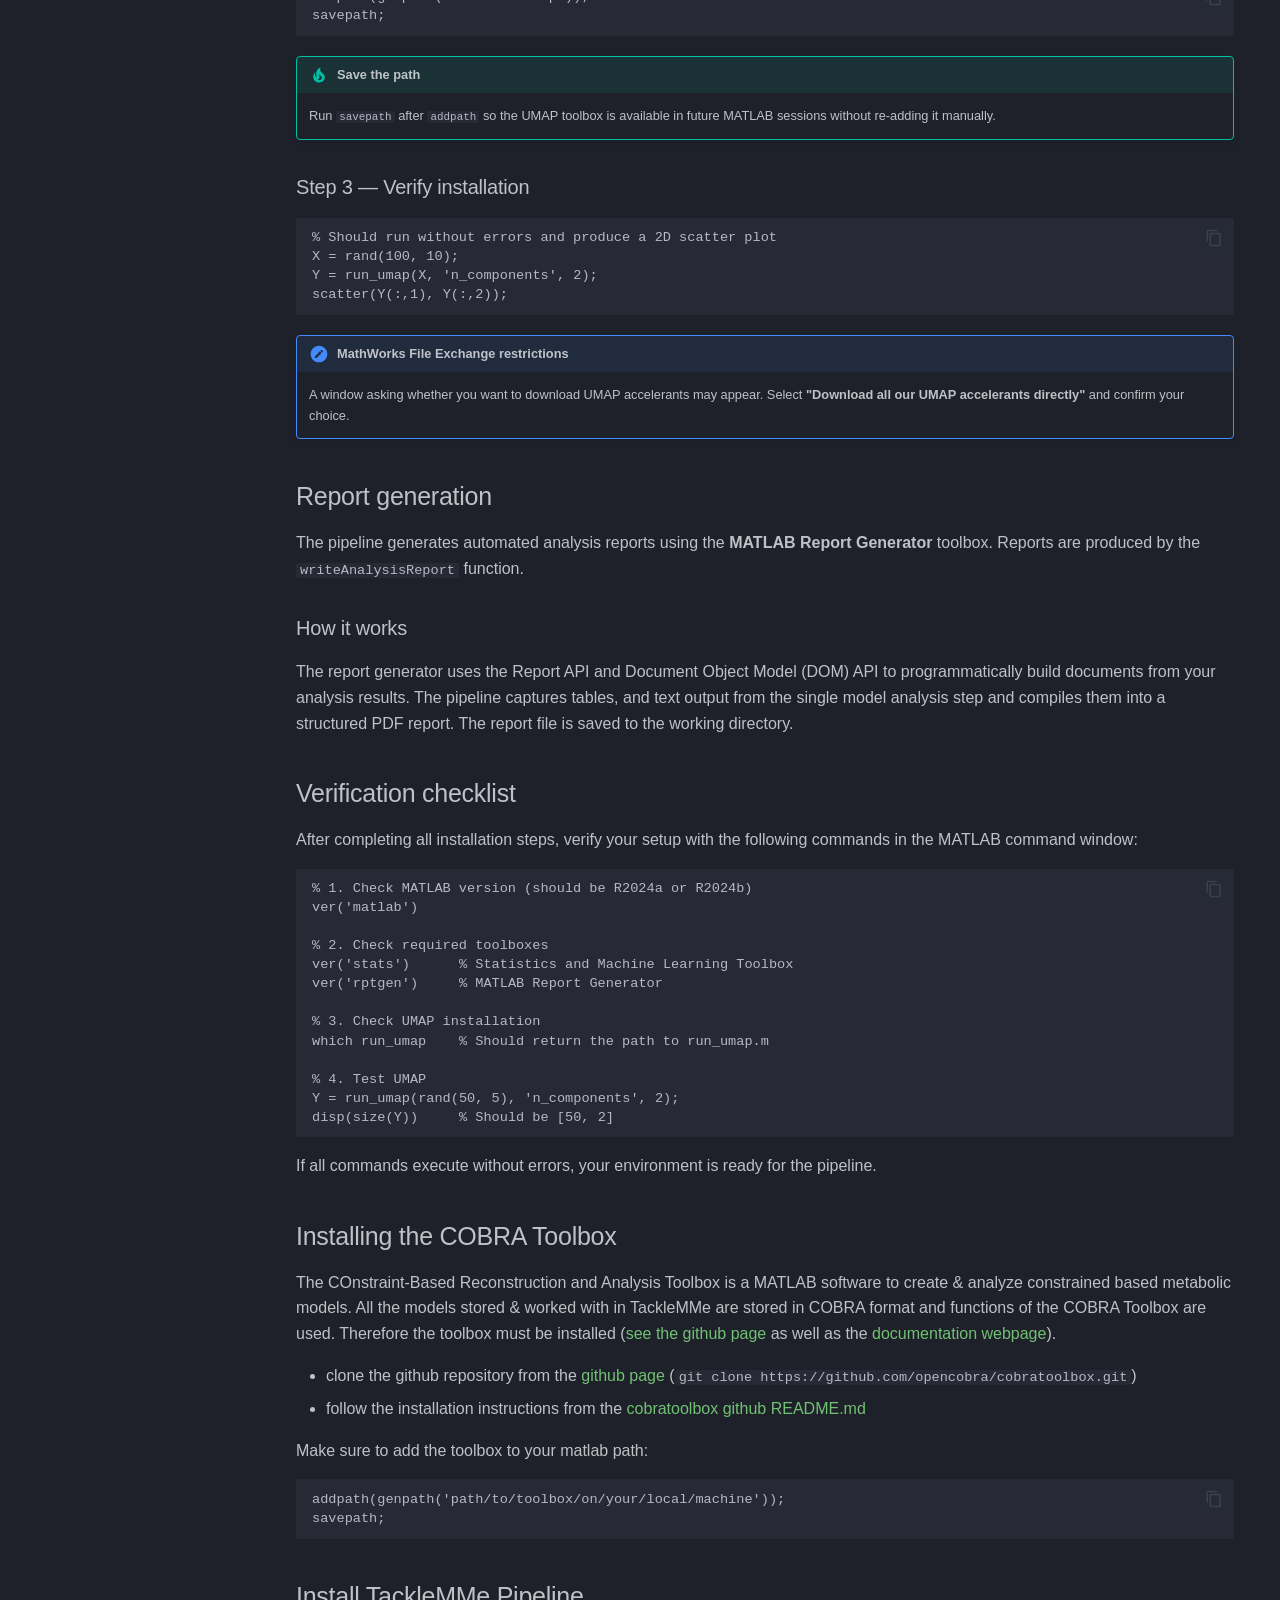
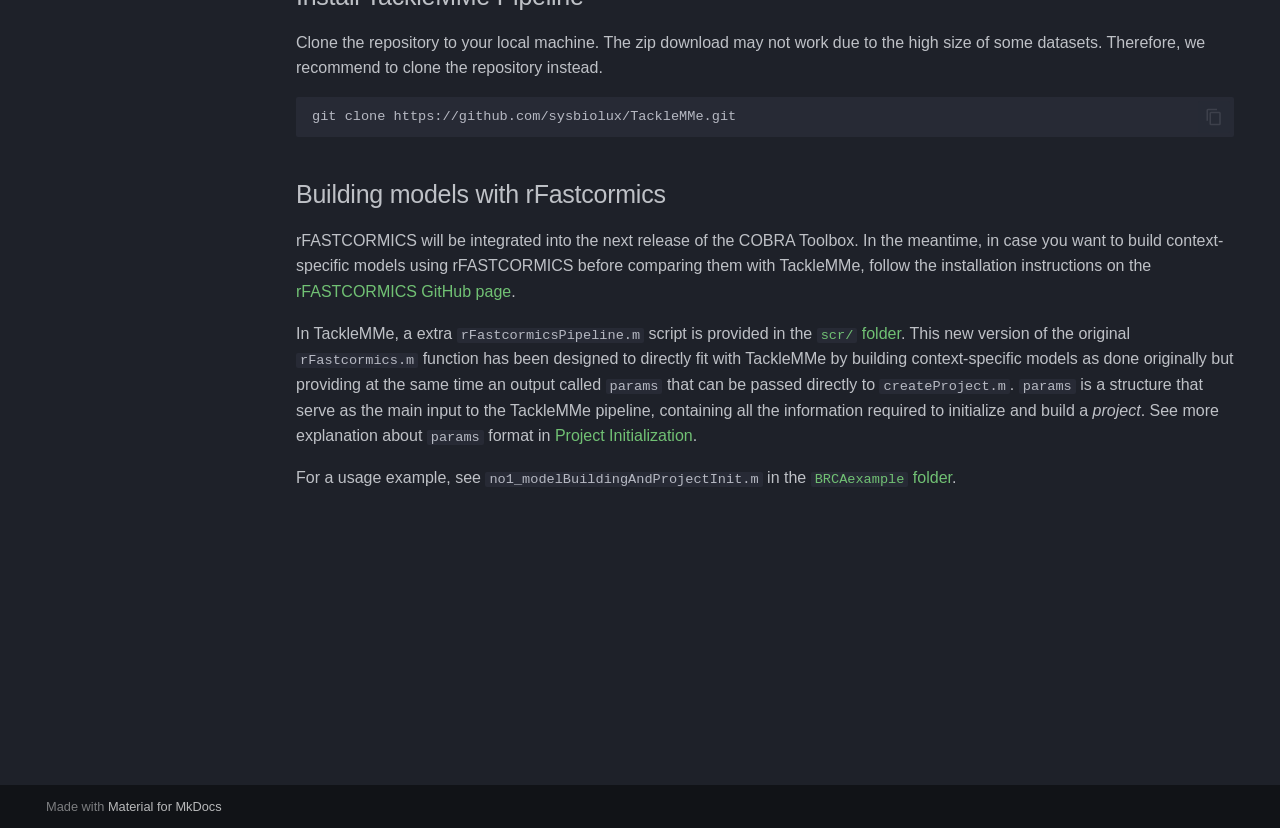
==== commit 506fb40d: "Deployed 3370979 with MkDocs version: 1.6.1" ====
--- a/installation/index.html
+++ b/installation/index.html
@@ -929,7 +929,7 @@
     
       
       
-      <script id="__config" type="application/json">{"annotate": null, "base": "..", "features": ["navigation.tabs.sticky", "navigation.expand", "navigation.tabs", "search.suggest", "search.highlight", "content.code.annotate", "content.code.copy", "content.code.fold", "toc.integrate", "toc.follow"], "search": "../assets/javascripts/workers/search.a7633da7.min.js", "tags": null, "translations": {"clipboard.copied": "Copied to clipboard", "clipboard.copy": "Copy to clipboard", "search.result.more.one": "1 more on this page", "search.result.more.other": "# more on this page", "search.result.none": "No matching documents", "search.result.one": "1 matching document", "search.result.other": "# matching documents", "search.result.placeholder": "Type to start searching", "search.result.term.missing": "Missing", "select.version": "Select version"}, "version": null}</script>
+      <script id="__config" type="application/json">{"annotate": null, "base": "..", "features": ["navigation.tabs.sticky", "navigation.expand", "navigation.tabs", "search.suggest", "search.highlight", "content.code.annotate", "content.code.copy", "toc.integrate", "toc.follow"], "search": "../assets/javascripts/workers/search.a7633da7.min.js", "tags": null, "translations": {"clipboard.copied": "Copied to clipboard", "clipboard.copy": "Copy to clipboard", "search.result.more.one": "1 more on this page", "search.result.more.other": "# more on this page", "search.result.none": "No matching documents", "search.result.one": "1 matching document", "search.result.other": "# matching documents", "search.result.placeholder": "Type to start searching", "search.result.term.missing": "Missing", "select.version": "Select version"}, "version": null}</script>
     
     
       <script src="../assets/javascripts/bundle.a5f9d56c.min.js"></script>
